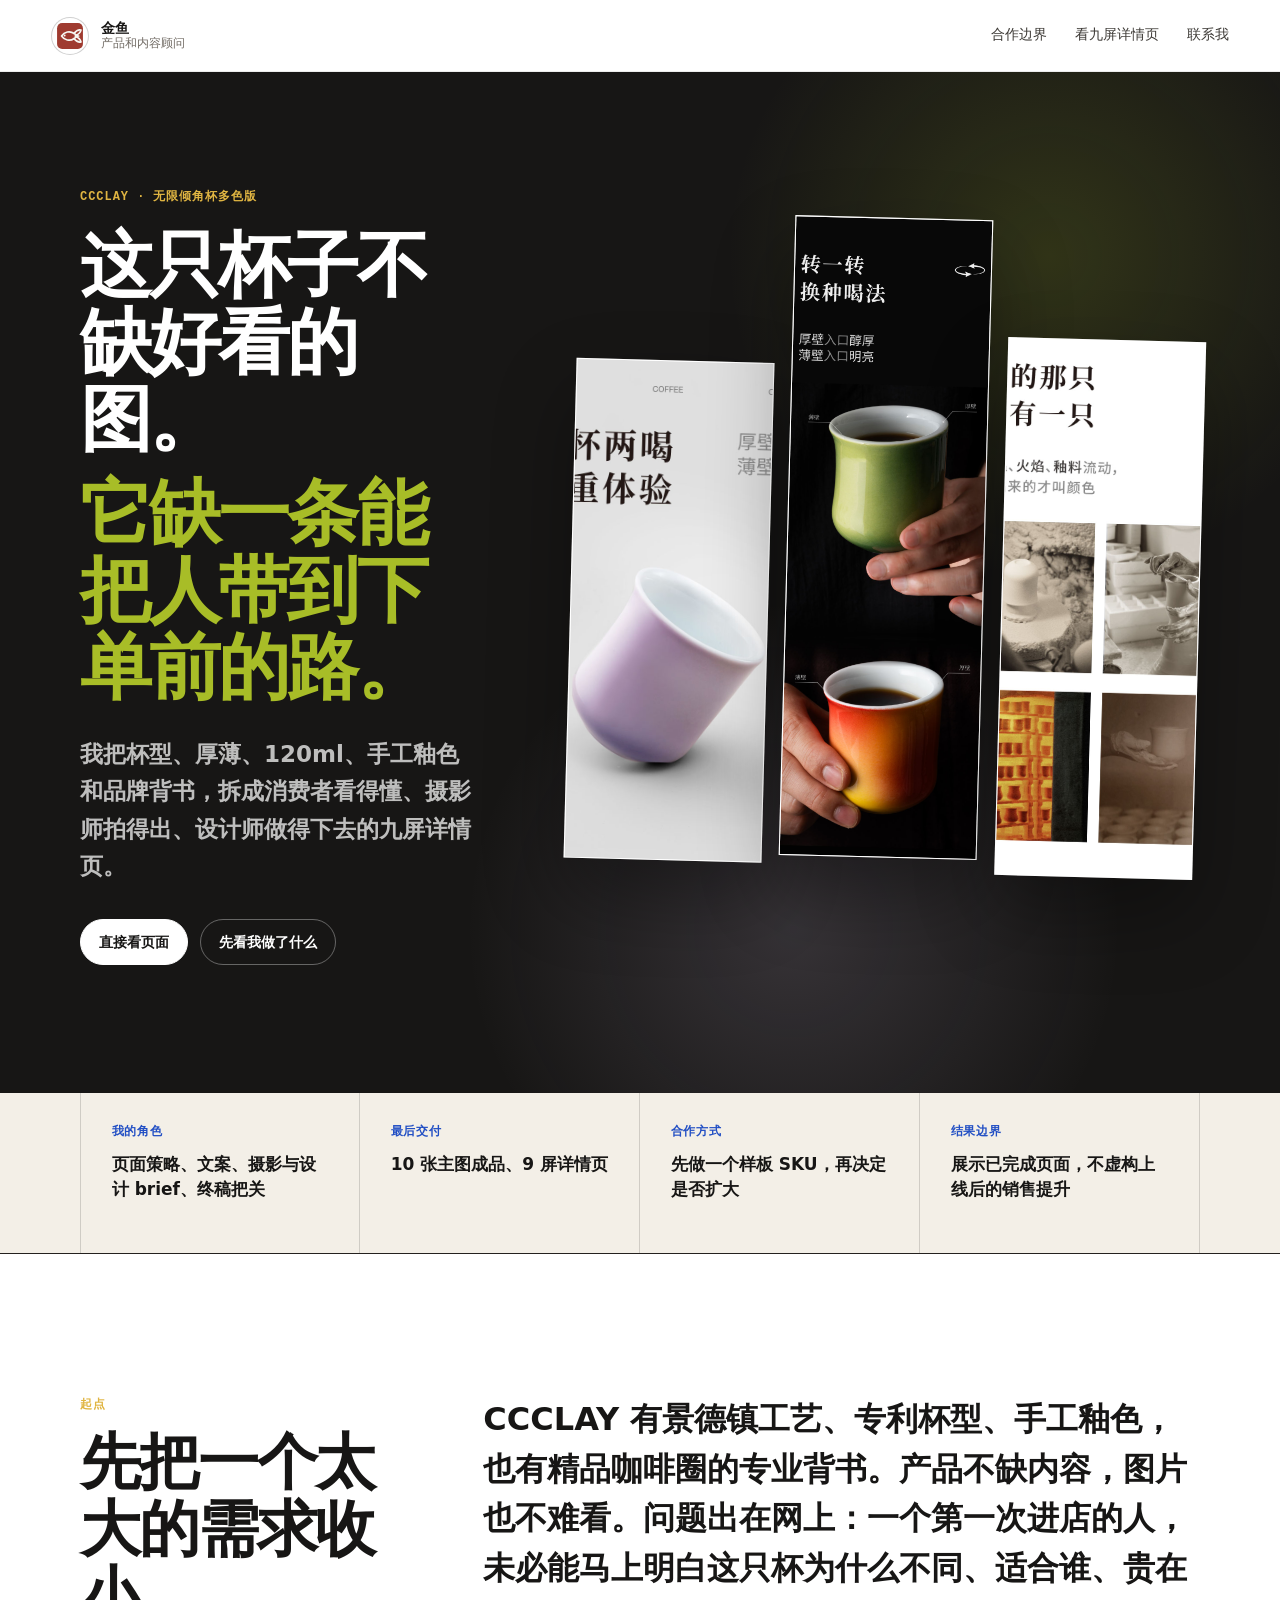
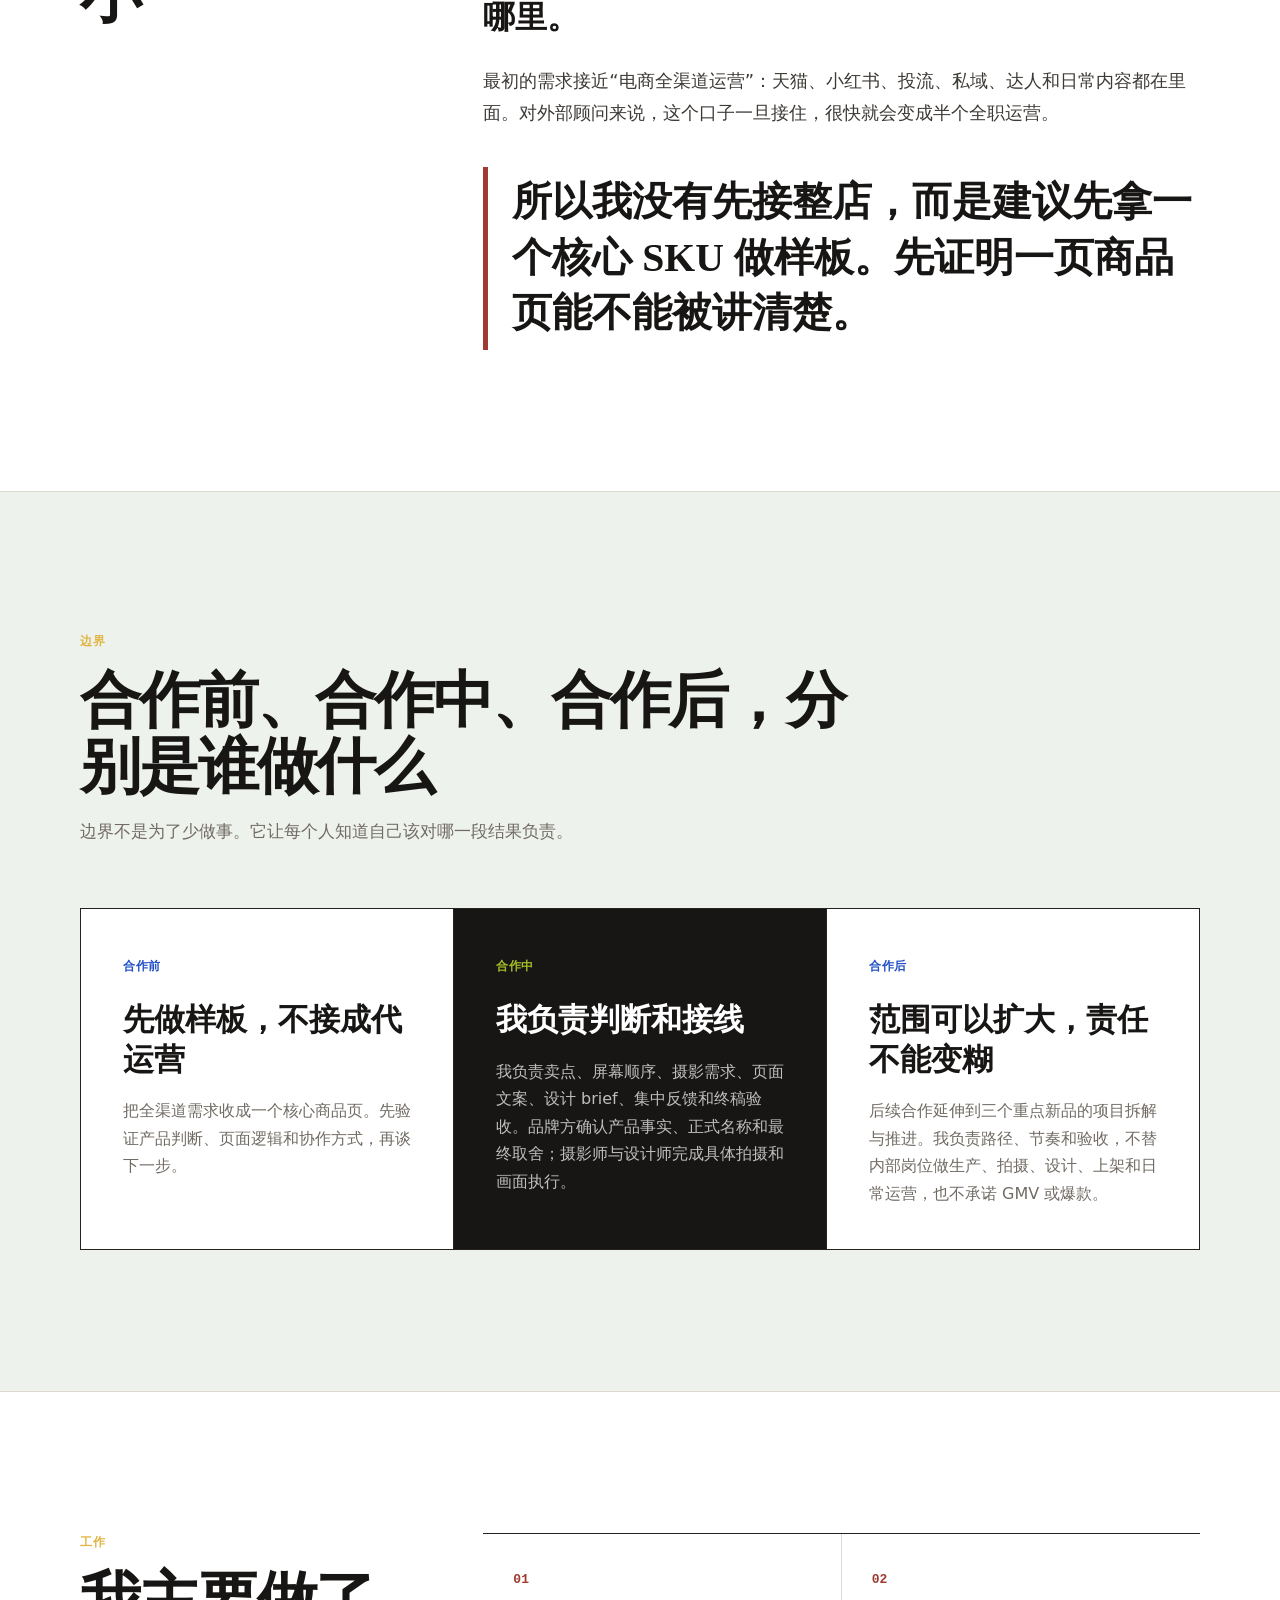
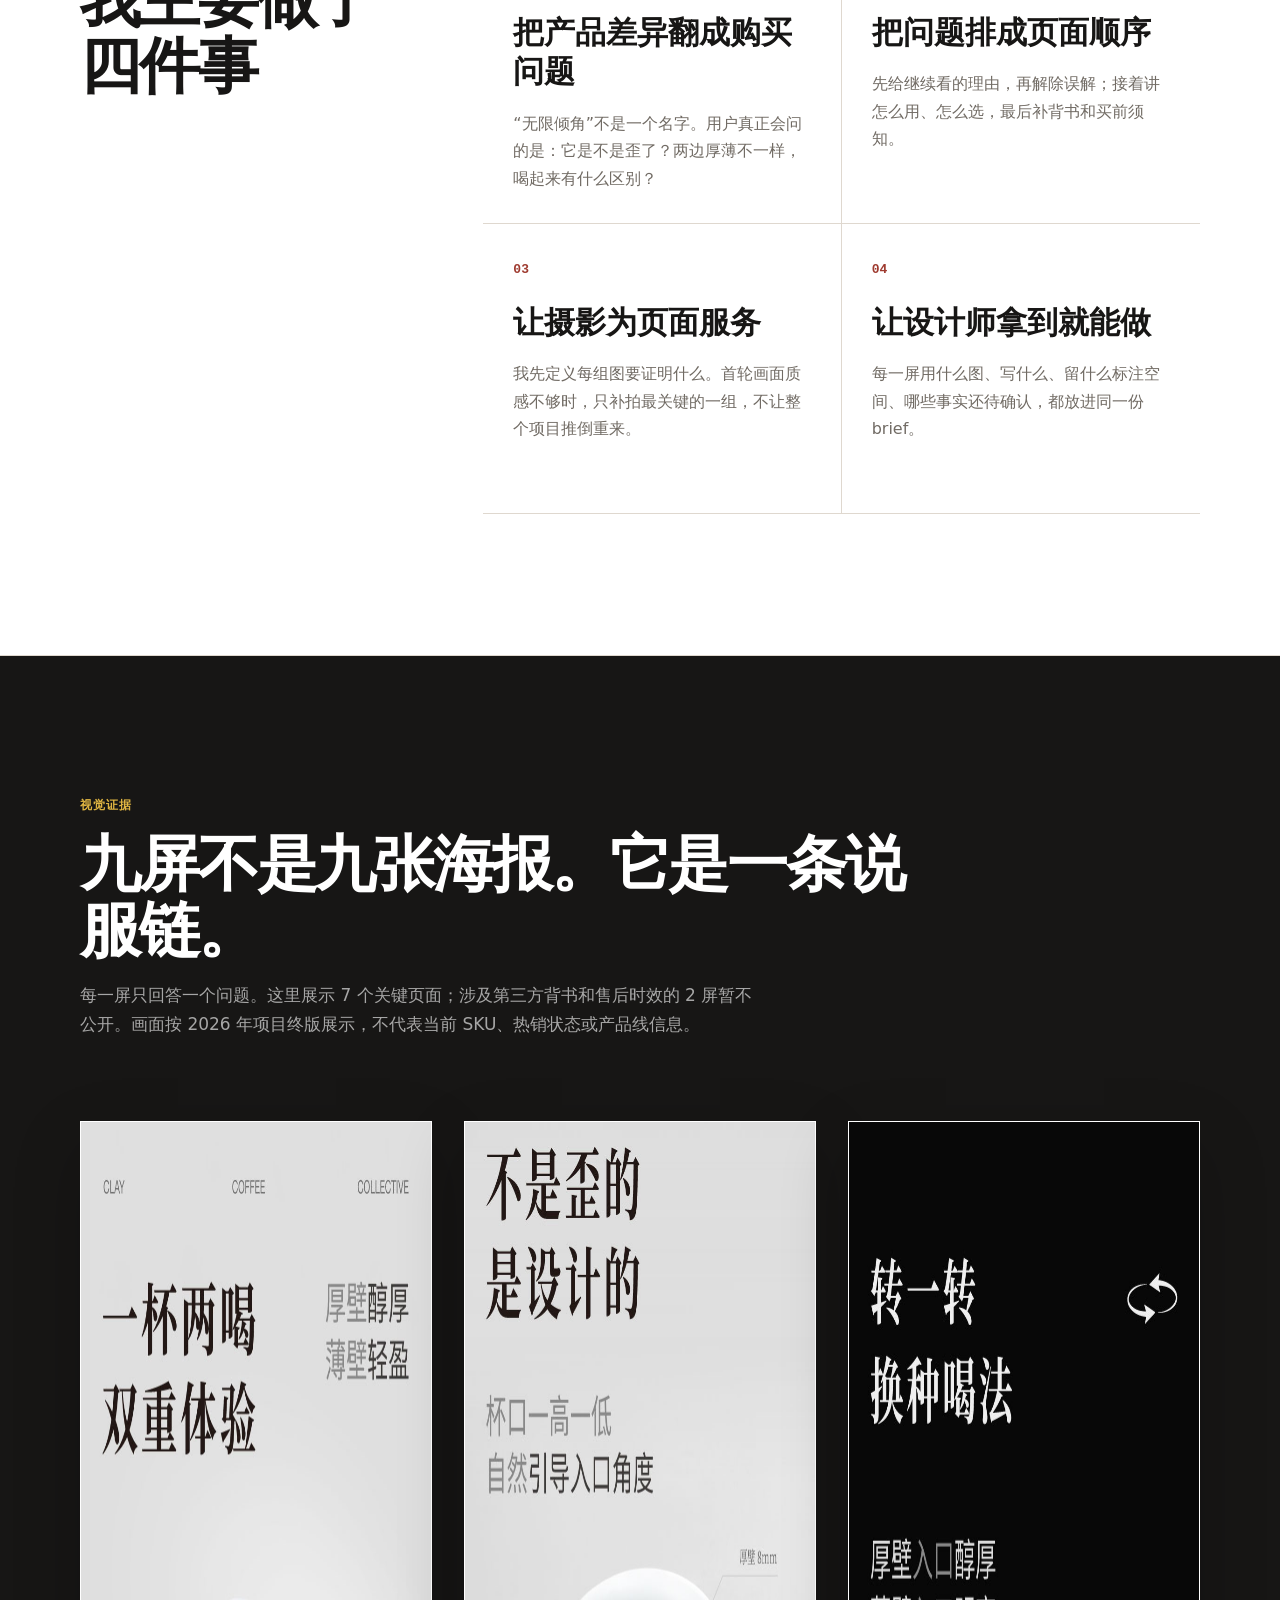
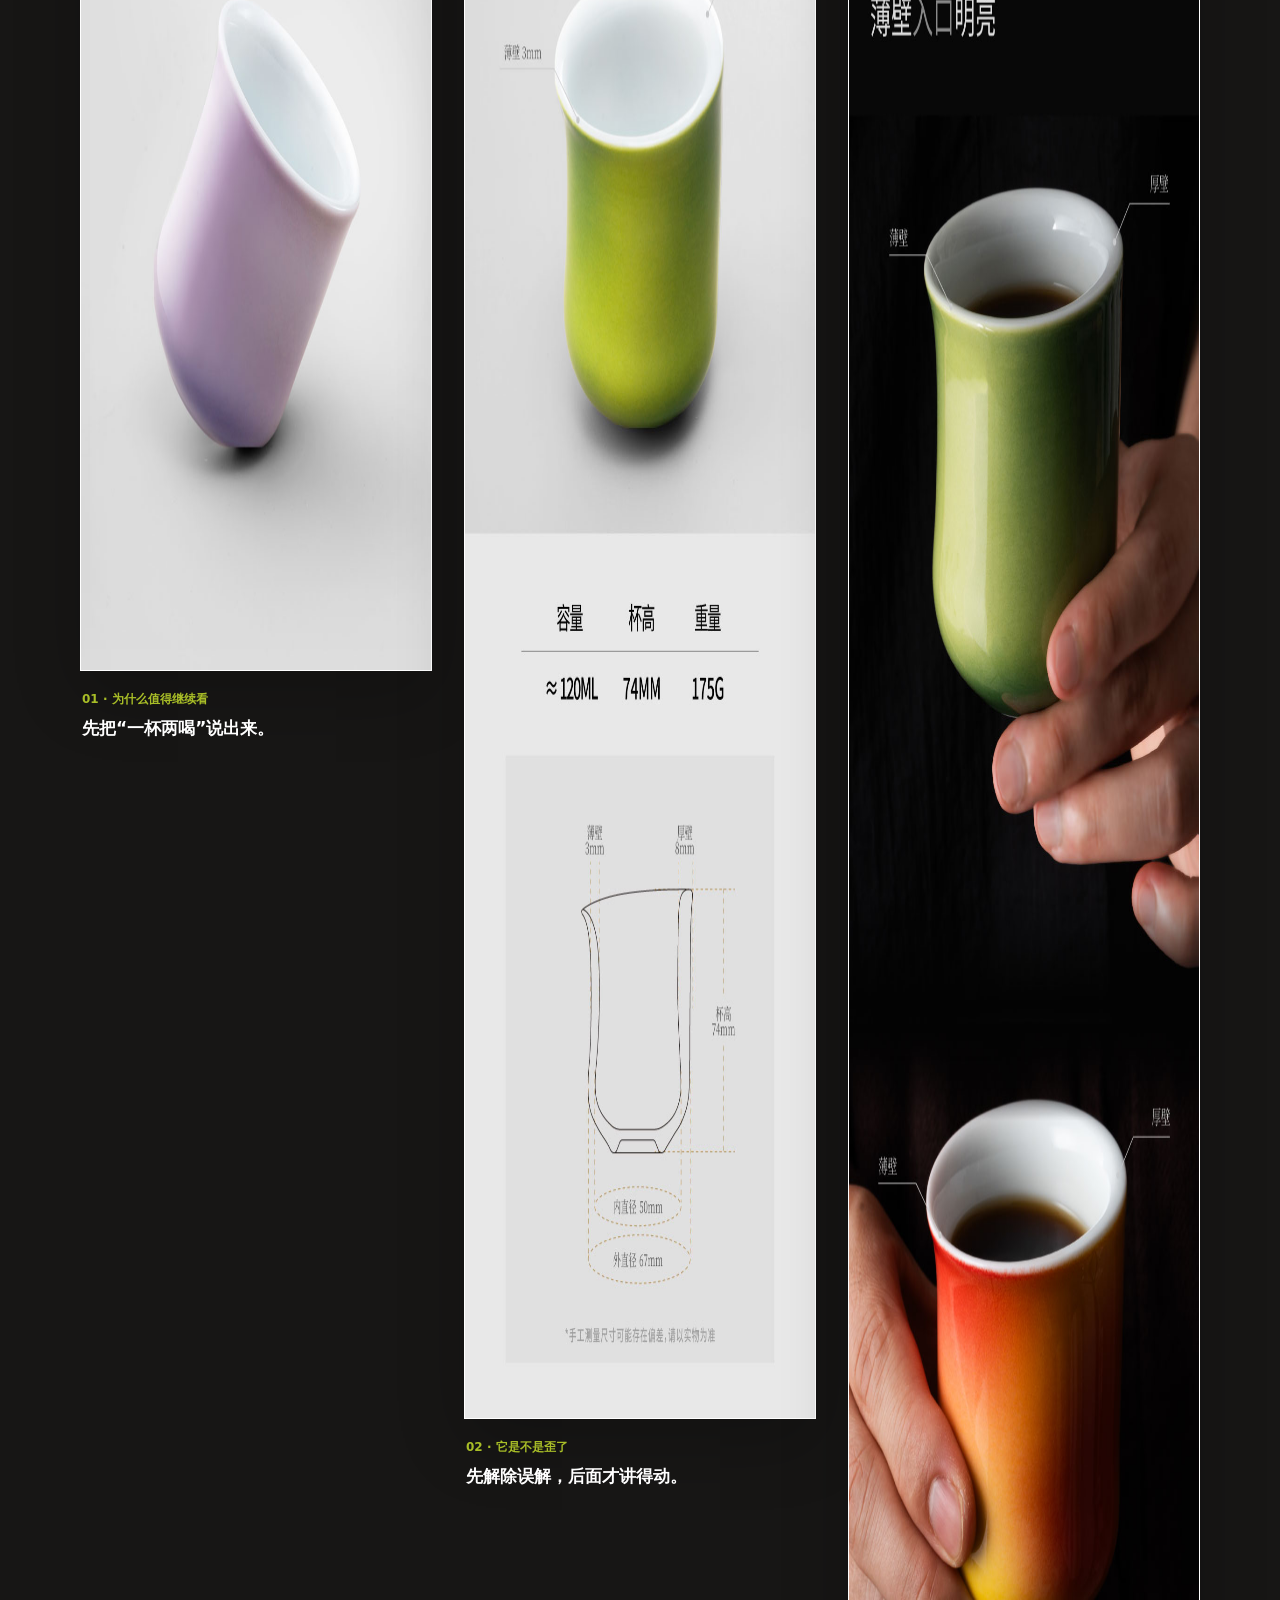
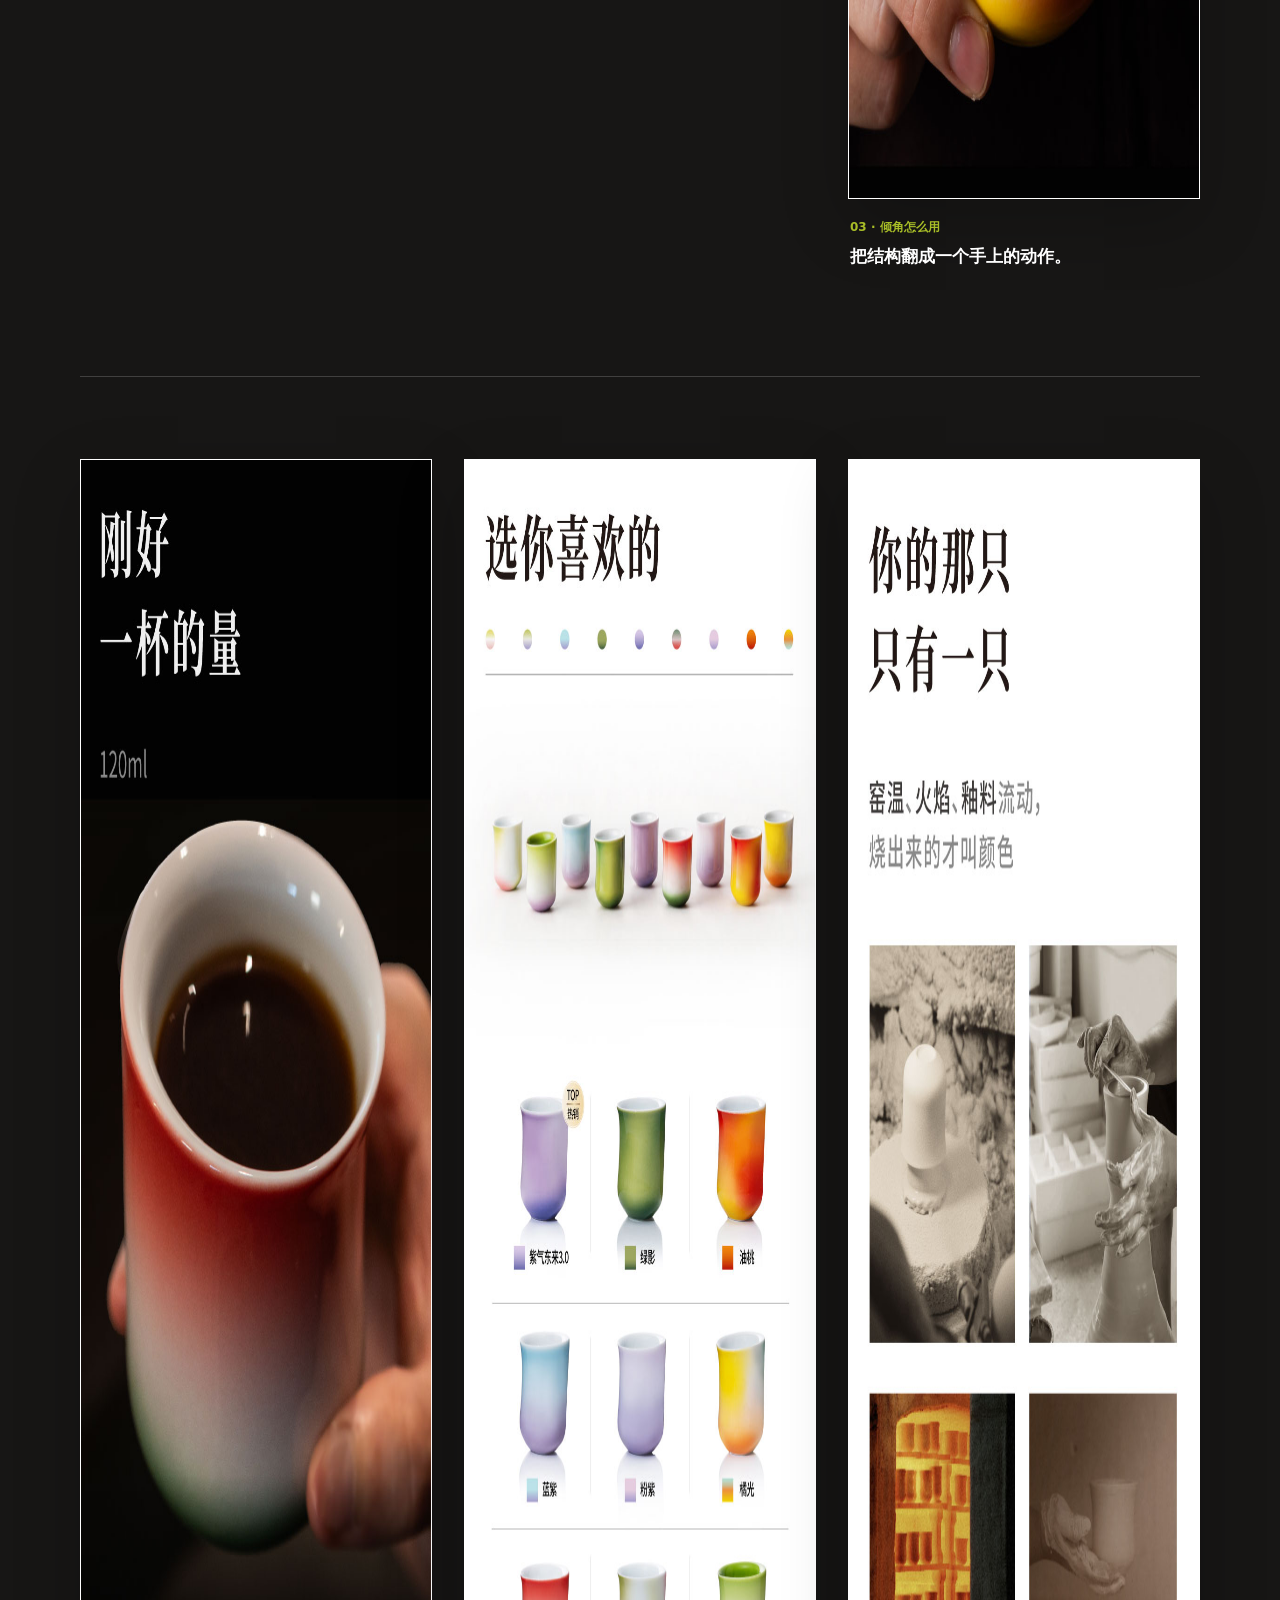
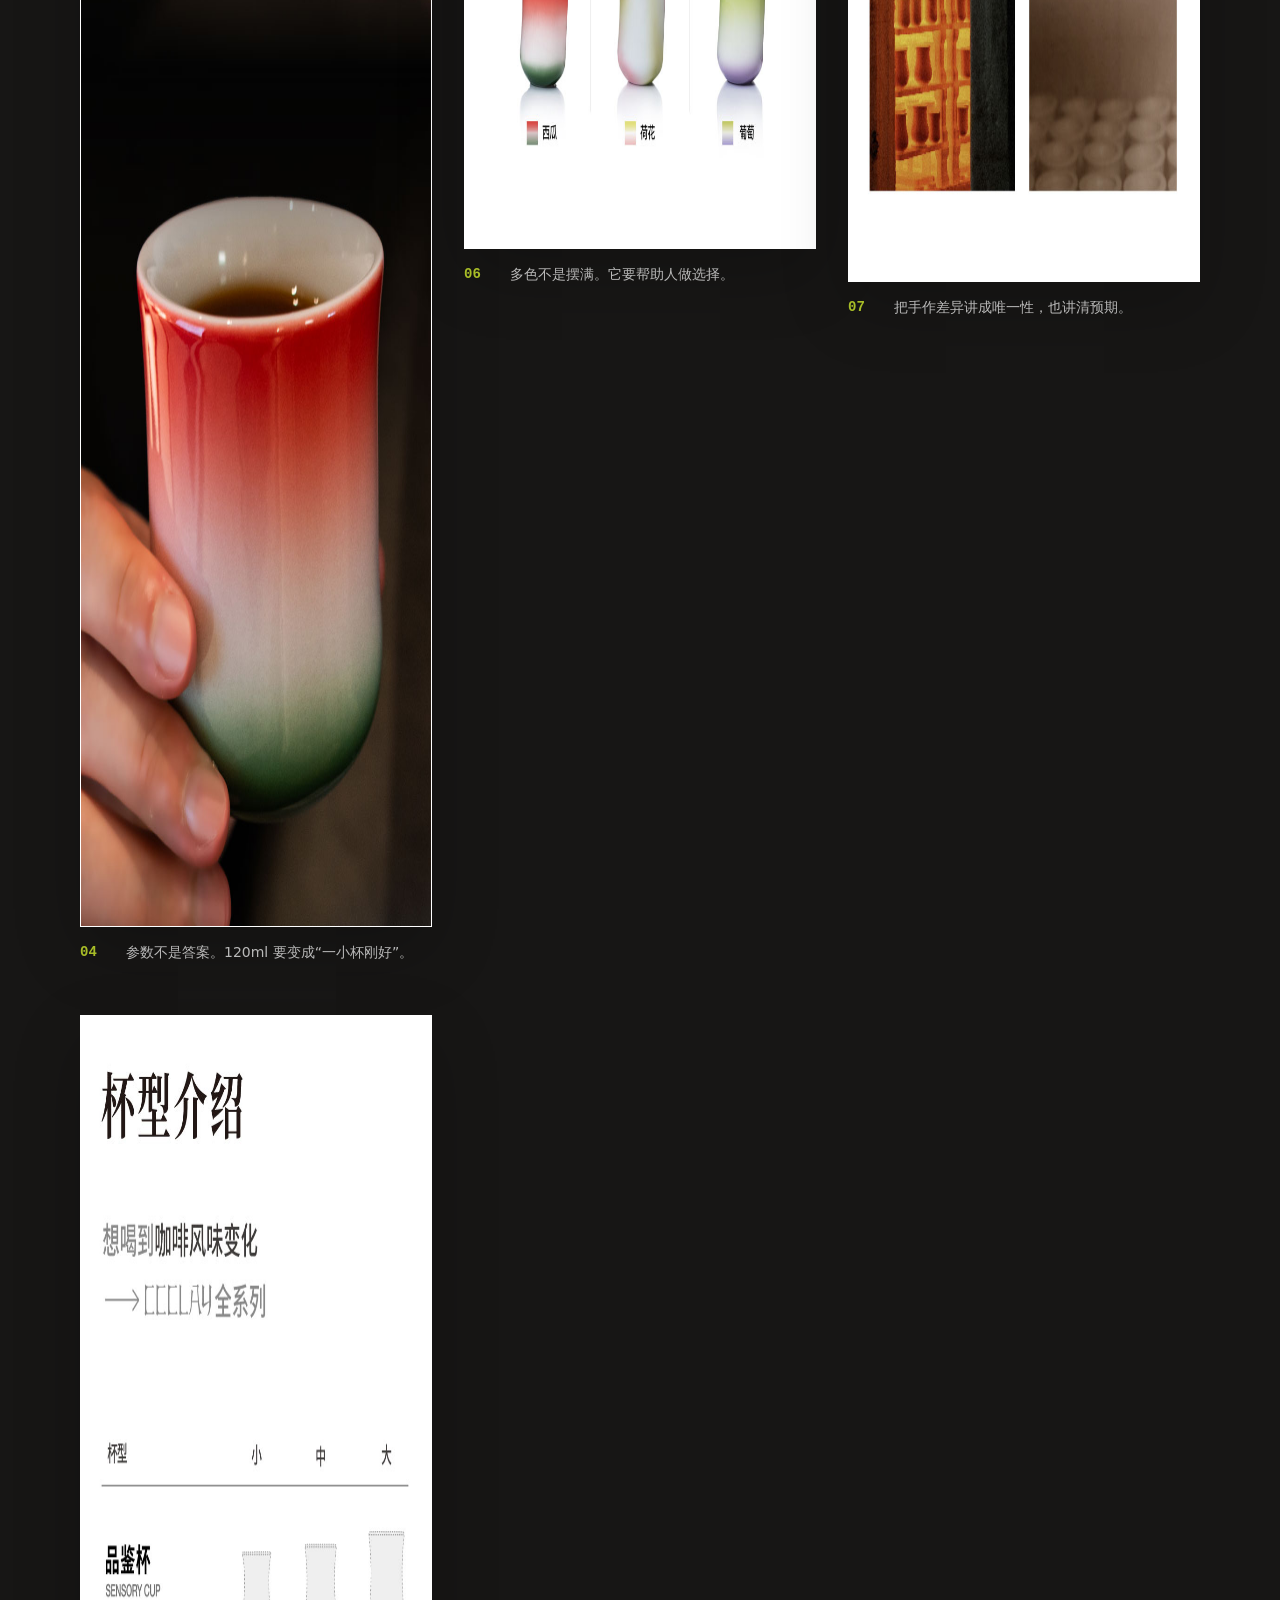
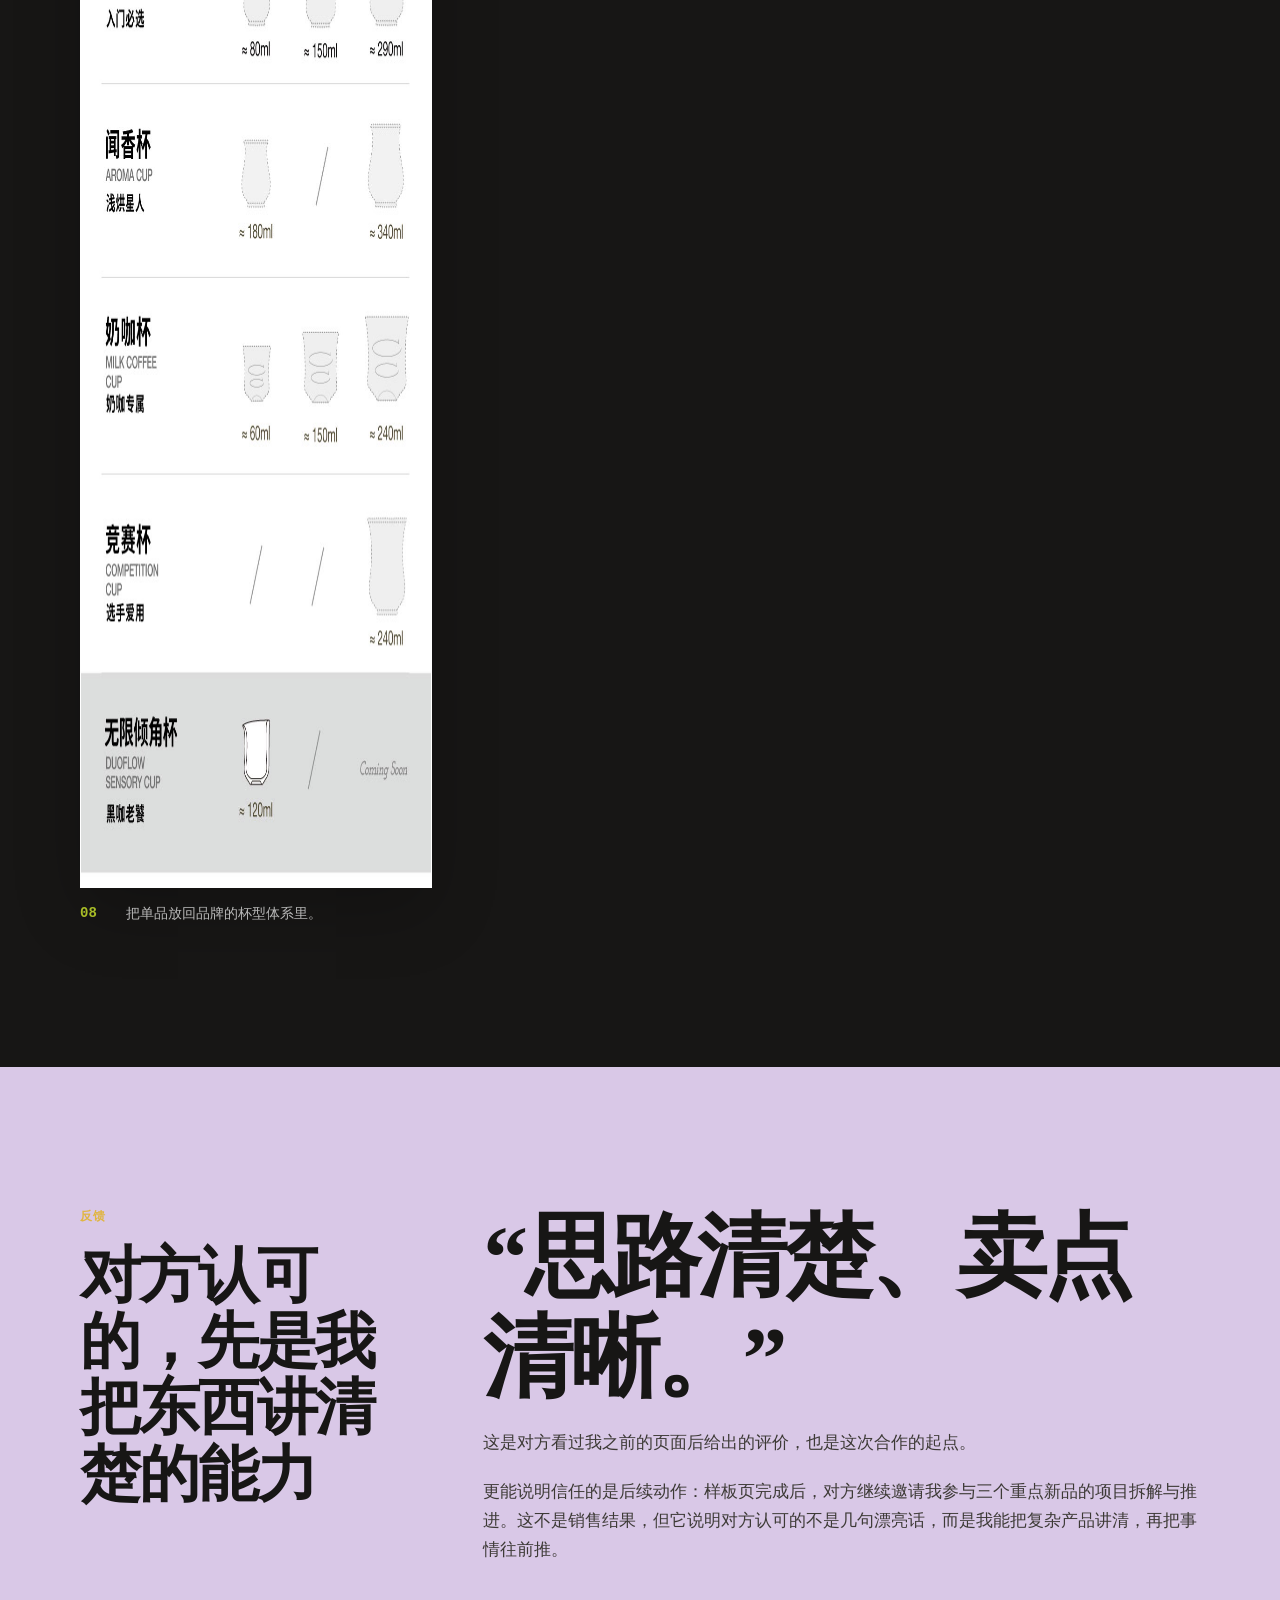
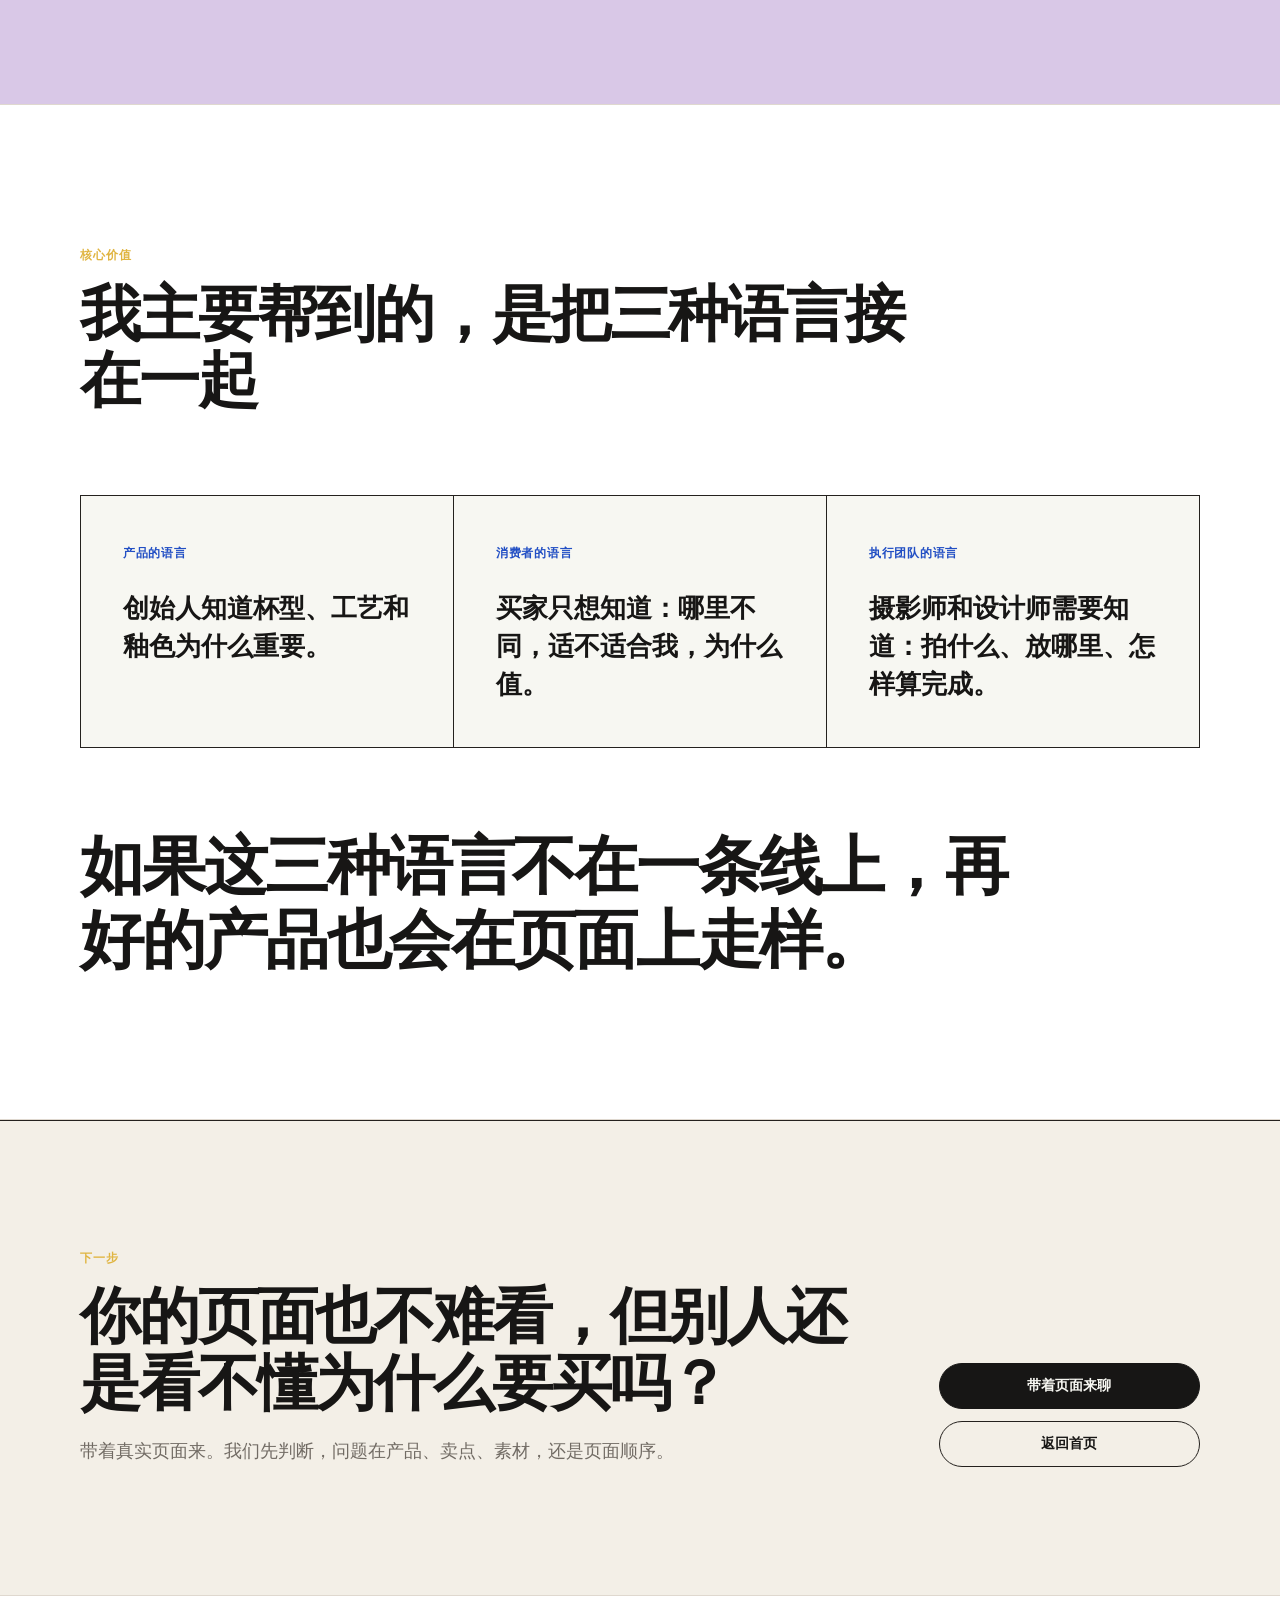
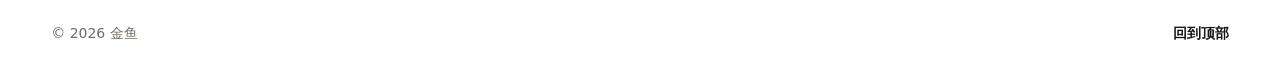
==== work/ccclay/index.html @ 34e86afd "Publish product operating case studies" ====
<!doctype html>
<html lang="zh-CN">
  <head>
    <meta charset="utf-8" />
    <meta name="viewport" content="width=device-width, initial-scale=1" />
    <title>CCCLAY 无限倾角杯案例｜金鱼</title>
    <meta
      name="description"
      content="我如何把一个有产品力、却不容易在线上讲清楚的咖啡杯，拆成消费者看得懂、摄影师拍得出、设计师做得下去的商品页。"
    />
    <link rel="canonical" href="https://siyaoworks.com/work/ccclay/" />
    <meta property="og:type" content="article" />
    <meta property="og:title" content="CCCLAY 无限倾角杯：从产品判断到九屏详情页" />
    <meta
      property="og:description"
      content="页面策略、转化文案、摄影需求、设计 brief 与合作边界。"
    />
    <meta property="og:url" content="https://siyaoworks.com/work/ccclay/" />
    <meta property="og:image" content="https://siyaoworks.com/ccclay-case-hero.webp" />
    <link rel="icon" href="../../goldfish-mark.svg" type="image/svg+xml" />
    <link rel="stylesheet" href="../../styles.css" />
    <link rel="stylesheet" href="./case.css" />
  </head>
  <body class="case-study-page">
    <a class="skip-link" href="#case-main">跳到案例正文</a>

    <header class="site-header" aria-label="主导航">
      <a class="brand" href="../../" aria-label="返回金鱼首页">
        <span class="brand-mark">
          <img src="../../goldfish-mark.svg" alt="" />
        </span>
        <span class="brand-text">
          <strong>金鱼</strong>
          <small>产品和内容顾问</small>
        </span>
      </a>
      <nav class="nav-links case-nav" aria-label="案例页导航">
        <a href="#scope">合作边界</a>
        <a href="#detail-page">看九屏详情页</a>
        <a href="../../#contact">联系我</a>
      </nav>
    </header>

    <main id="case-main">
      <article>
        <header class="case-hero">
          <div class="section-shell case-hero-grid">
            <div class="case-hero-copy">
              <p class="case-eyebrow">CCCLAY · 无限倾角杯多色版</p>
              <h1 class="case-title">
                这只杯子不缺好看的图。
                <span>它缺一条能把人带到下单前的路。</span>
              </h1>
              <p class="case-lead">
                我把杯型、厚薄、120ml、手工釉色和品牌背书，拆成消费者看得懂、摄影师拍得出、设计师做得下去的九屏详情页。
              </p>
              <div class="case-actions" aria-label="案例主要行动">
                <a class="button case-button-primary" href="#detail-page">直接看页面</a>
                <a class="button case-button-ghost" href="#scope">先看我做了什么</a>
              </div>
            </div>

            <div class="case-hero-collage" aria-label="CCCLAY 详情页局部预览">
              <figure>
                <img
                  src="./assets/detail-01-core-promise.jpg"
                  alt="详情页首屏，一杯两喝，双重体验"
                  width="750"
                  height="1150"
                />
              </figure>
              <figure>
                <img
                  src="./assets/detail-03-turn-to-taste.jpg"
                  alt="详情页第三屏，转一转，换种喝法"
                  width="750"
                  height="2278"
                />
              </figure>
              <figure>
                <img
                  src="./assets/detail-07-handmade.jpg"
                  alt="详情页第七屏，用制作过程解释每只杯子的手工差异"
                  width="750"
                  height="1423"
                />
              </figure>
            </div>
          </div>
        </header>

        <section class="case-facts" aria-label="项目摘要">
          <div class="section-shell case-facts-grid">
            <div>
              <span>我的角色</span>
              <strong>页面策略、文案、摄影与设计 brief、终稿把关</strong>
            </div>
            <div>
              <span>最后交付</span>
              <strong>10 张主图成品、9 屏详情页</strong>
            </div>
            <div>
              <span>合作方式</span>
              <strong>先做一个样板 SKU，再决定是否扩大</strong>
            </div>
            <div>
              <span>结果边界</span>
              <strong>展示已完成页面，不虚构上线后的销售提升</strong>
            </div>
          </div>
        </section>

        <section class="case-chapter" aria-labelledby="starting-point-title">
          <div class="section-shell case-chapter-grid">
            <header class="case-chapter-heading">
              <p class="case-index">起点</p>
              <h2 id="starting-point-title">先把一个太大的需求收小</h2>
            </header>
            <div class="case-prose case-prose-large">
              <p>
                CCCLAY 有景德镇工艺、专利杯型、手工釉色，也有精品咖啡圈的专业背书。产品不缺内容，图片也不难看。问题出在网上：一个第一次进店的人，未必能马上明白这只杯为什么不同、适合谁、贵在哪里。
              </p>
              <p>
                最初的需求接近“电商全渠道运营”：天猫、小红书、投流、私域、达人和日常内容都在里面。对外部顾问来说，这个口子一旦接住，很快就会变成半个全职运营。
              </p>
              <blockquote>
                所以我没有先接整店，而是建议先拿一个核心 SKU 做样板。先证明一页商品页能不能被讲清楚。
              </blockquote>
            </div>
          </div>
        </section>

        <section class="case-chapter case-chapter-tinted" id="scope" aria-labelledby="scope-title">
          <div class="section-shell">
            <header class="case-chapter-heading case-chapter-heading-wide">
              <p class="case-index">边界</p>
              <h2 id="scope-title">合作前、合作中、合作后，分别是谁做什么</h2>
              <p>边界不是为了少做事。它让每个人知道自己该对哪一段结果负责。</p>
            </header>

            <div class="boundary-grid">
              <article>
                <span>合作前</span>
                <h3>先做样板，不接成代运营</h3>
                <p>把全渠道需求收成一个核心商品页。先验证产品判断、页面逻辑和协作方式，再谈下一步。</p>
              </article>
              <article class="boundary-card-primary">
                <span>合作中</span>
                <h3>我负责判断和接线</h3>
                <p>
                  我负责卖点、屏幕顺序、摄影需求、页面文案、设计 brief、集中反馈和终稿验收。品牌方确认产品事实、正式名称和最终取舍；摄影师与设计师完成具体拍摄和画面执行。
                </p>
              </article>
              <article>
                <span>合作后</span>
                <h3>范围可以扩大，责任不能变糊</h3>
                <p>
                  后续合作延伸到三个重点新品的项目拆解与推进。我负责路径、节奏和验收，不替内部岗位做生产、拍摄、设计、上架和日常运营，也不承诺 GMV 或爆款。
                </p>
              </article>
            </div>
          </div>
        </section>

        <section class="case-chapter" aria-labelledby="work-title">
          <div class="section-shell case-chapter-grid">
            <header class="case-chapter-heading">
              <p class="case-index">工作</p>
              <h2 id="work-title">我主要做了四件事</h2>
            </header>
            <div class="work-grid">
              <article>
                <span>01</span>
                <h3>把产品差异翻成购买问题</h3>
                <p>“无限倾角”不是一个名字。用户真正会问的是：它是不是歪了？两边厚薄不一样，喝起来有什么区别？</p>
              </article>
              <article>
                <span>02</span>
                <h3>把问题排成页面顺序</h3>
                <p>先给继续看的理由，再解除误解；接着讲怎么用、怎么选，最后补背书和买前须知。</p>
              </article>
              <article>
                <span>03</span>
                <h3>让摄影为页面服务</h3>
                <p>我先定义每组图要证明什么。首轮画面质感不够时，只补拍最关键的一组，不让整个项目推倒重来。</p>
              </article>
              <article>
                <span>04</span>
                <h3>让设计师拿到就能做</h3>
                <p>每一屏用什么图、写什么、留什么标注空间、哪些事实还待确认，都放进同一份 brief。</p>
              </article>
            </div>
          </div>
        </section>

        <section class="case-visual-story" id="detail-page" aria-labelledby="detail-page-title">
          <div class="section-shell">
            <header class="case-story-heading">
              <p class="case-index">视觉证据</p>
              <h2 id="detail-page-title">九屏不是九张海报。它是一条说服链。</h2>
              <p>
                每一屏只回答一个问题。这里展示 7 个关键页面；涉及第三方背书和售后时效的 2 屏暂不公开。画面按 2026 年项目终版展示，不代表当前 SKU、热销状态或产品线信息。
              </p>
            </header>

            <div class="key-screen-grid">
              <a class="screen-card" href="./assets/detail-01-core-promise.jpg" target="_blank" rel="noreferrer">
                <figure>
                  <img
                    src="./assets/detail-01-core-promise.jpg"
                    alt="详情页第一屏，一杯两喝，双重体验"
                    width="750"
                    height="1150"
                    loading="lazy"
                  />
                  <figcaption>
                    <span>01 · 为什么值得继续看</span>
                    <strong>先把“一杯两喝”说出来。</strong>
                  </figcaption>
                </figure>
              </a>
              <a class="screen-card" href="./assets/detail-02-not-crooked.jpg" target="_blank" rel="noreferrer">
                <figure>
                  <img
                    src="./assets/detail-02-not-crooked.jpg"
                    alt="详情页第二屏，不是歪的，是设计的"
                    width="750"
                    height="1898"
                    loading="lazy"
                  />
                  <figcaption>
                    <span>02 · 它是不是歪了</span>
                    <strong>先解除误解，后面才讲得动。</strong>
                  </figcaption>
                </figure>
              </a>
              <a class="screen-card" href="./assets/detail-03-turn-to-taste.jpg" target="_blank" rel="noreferrer">
                <figure>
                  <img
                    src="./assets/detail-03-turn-to-taste.jpg"
                    alt="详情页第三屏，转一转，换种喝法"
                    width="750"
                    height="2278"
                    loading="lazy"
                  />
                  <figcaption>
                    <span>03 · 倾角怎么用</span>
                    <strong>把结构翻成一个手上的动作。</strong>
                  </figcaption>
                </figure>
              </a>
            </div>

            <div class="screen-gallery">
              <a href="./assets/detail-04-just-enough.jpg" target="_blank" rel="noreferrer">
                <figure>
                  <img
                    src="./assets/detail-04-just-enough.jpg"
                    alt="详情页第四屏，用一小杯刚好的场景解释 120ml 容量"
                    width="750"
                    height="2068"
                    loading="lazy"
                  />
                  <figcaption><strong>04</strong><span>参数不是答案。120ml 要变成“一小杯刚好”。</span></figcaption>
                </figure>
              </a>
              <a href="./assets/detail-06-colors.jpg" target="_blank" rel="noreferrer">
                <figure>
                  <img
                    src="./assets/detail-06-colors.jpg"
                    alt="详情页第六屏，用统一排列帮助用户比较不同釉色"
                    width="750"
                    height="1390"
                    loading="lazy"
                  />
                  <figcaption><strong>06</strong><span>多色不是摆满。它要帮助人做选择。</span></figcaption>
                </figure>
              </a>
              <a href="./assets/detail-07-handmade.jpg" target="_blank" rel="noreferrer">
                <figure>
                  <img
                    src="./assets/detail-07-handmade.jpg"
                    alt="详情页第七屏，用手工制作过程解释每只杯子的差异"
                    width="750"
                    height="1423"
                    loading="lazy"
                  />
                  <figcaption><strong>07</strong><span>把手作差异讲成唯一性，也讲清预期。</span></figcaption>
                </figure>
              </a>
              <a href="./assets/detail-08-cup-guide.jpg" target="_blank" rel="noreferrer">
                <figure>
                  <img
                    src="./assets/detail-08-cup-guide.jpg"
                    alt="详情页第八屏，展示 CCCLAY 不同杯型与饮用方式"
                    width="750"
                    height="1473"
                    loading="lazy"
                  />
                  <figcaption><strong>08</strong><span>把单品放回品牌的杯型体系里。</span></figcaption>
                </figure>
              </a>
            </div>
          </div>
        </section>

        <section class="case-chapter case-feedback" aria-labelledby="feedback-title">
          <div class="section-shell feedback-grid">
            <header class="case-chapter-heading">
              <p class="case-index">反馈</p>
              <h2 id="feedback-title">对方认可的，先是我把东西讲清楚的能力</h2>
            </header>
            <div class="feedback-copy">
              <blockquote>“思路清楚、卖点清晰。”</blockquote>
              <p>这是对方看过我之前的页面后给出的评价，也是这次合作的起点。</p>
              <p>
                更能说明信任的是后续动作：样板页完成后，对方继续邀请我参与三个重点新品的项目拆解与推进。这不是销售结果，但它说明对方认可的不是几句漂亮话，而是我能把复杂产品讲清，再把事情往前推。
              </p>
            </div>
          </div>
        </section>

        <section class="case-chapter case-value" aria-labelledby="value-title">
          <div class="section-shell">
            <header class="case-story-heading case-story-heading-light">
              <p class="case-index">核心价值</p>
              <h2 id="value-title">我主要帮到的，是把三种语言接在一起</h2>
            </header>

            <div class="value-grid">
              <article>
                <span>产品的语言</span>
                <p>创始人知道杯型、工艺和釉色为什么重要。</p>
              </article>
              <article>
                <span>消费者的语言</span>
                <p>买家只想知道：哪里不同，适不适合我，为什么值。</p>
              </article>
              <article>
                <span>执行团队的语言</span>
                <p>摄影师和设计师需要知道：拍什么、放哪里、怎样算完成。</p>
              </article>
            </div>

            <p class="value-closing">
              如果这三种语言不在一条线上，再好的产品也会在页面上走样。
            </p>
          </div>
        </section>

        <section class="case-cta" aria-labelledby="case-cta-title">
          <div class="section-shell case-cta-grid">
            <div>
              <p class="case-index">下一步</p>
              <h2 id="case-cta-title">你的页面也不难看，但别人还是看不懂为什么要买吗？</h2>
              <p>带着真实页面来。我们先判断，问题在产品、卖点、素材，还是页面顺序。</p>
            </div>
            <div class="case-actions">
              <a class="button primary" href="../../#contact">带着页面来聊</a>
              <a class="button ghost" href="../../">返回首页</a>
            </div>
          </div>
        </section>
      </article>
    </main>

    <footer class="site-footer">
      <span>© 2026 金鱼</span>
      <a href="#case-main">回到顶部</a>
    </footer>

    <script src="../../script.js"></script>
  </body>
</html>
---- styles.css ----
:root {
  --paper: #f7f7f2;
  --surface: #ffffff;
  --paper-warm: #eef2ec;
  --ink: #171615;
  --soft-ink: #3d3a36;
  --muted: #716b64;
  --line: #dfd8cf;
  --line-dark: #24211e;
  --blue: #224fc4;
  --red: #9f3b30;
  --green: #254f43;
  --yellow: #e0b542;
  --shadow: 0 24px 64px rgba(23, 22, 21, 0.08);
  color: var(--ink);
  background: var(--paper);
  font-family:
    "Inter", "Noto Sans SC", "Microsoft YaHei", "PingFang SC", system-ui,
    sans-serif;
}

* {
  box-sizing: border-box;
}

html {
  scroll-behavior: smooth;
}

section[id] {
  scroll-margin-top: 92px;
}

body {
  margin: 0;
  min-width: 320px;
  background: var(--paper);
  color: var(--ink);
  line-height: 1.7;
}

body::selection {
  background: var(--yellow);
  color: var(--ink);
}

a {
  color: inherit;
  text-decoration: none;
}

.skip-link {
  position: fixed;
  z-index: 100;
  top: 10px;
  left: 10px;
  transform: translateY(-160%);
  border: 2px solid var(--ink);
  background: #ffffff;
  color: var(--ink);
  padding: 10px 14px;
  font-weight: 850;
}

.skip-link:focus {
  transform: translateY(0);
}

a:focus-visible,
button:focus-visible {
  outline: 3px solid var(--blue);
  outline-offset: 4px;
}

img {
  max-width: 100%;
  display: block;
}

h1,
h2,
h3,
p {
  overflow-wrap: anywhere;
}

.site-header {
  position: sticky;
  z-index: 20;
  top: 0;
  display: flex;
  align-items: center;
  justify-content: space-between;
  gap: 24px;
  min-height: 72px;
  padding: 14px clamp(20px, 4vw, 56px);
  border-bottom: 1px solid rgba(23, 22, 21, 0.08);
  background: rgba(247, 247, 242, 0.9);
  backdrop-filter: blur(18px);
}

.brand {
  display: inline-flex;
  align-items: center;
  gap: 12px;
  min-width: max-content;
}

.brand-mark {
  display: grid;
  width: 38px;
  height: 38px;
  place-items: center;
  border: 1px solid rgba(23, 22, 21, 0.2);
  border-radius: 50%;
  background: #ffffff;
  overflow: hidden;
}

.brand-mark img {
  width: 100%;
  height: 100%;
  object-fit: contain;
}

.brand-text {
  display: grid;
  gap: 1px;
  line-height: 1.1;
}

.brand-text strong {
  font-size: 14px;
}

.brand-text small {
  color: var(--muted);
  font-size: 12px;
}

.nav-links {
  display: flex;
  align-items: center;
  gap: clamp(14px, 2.2vw, 28px);
  color: var(--soft-ink);
  font-size: 14px;
}

.nav-links a {
  border-bottom: 1px solid transparent;
}

.nav-links a:hover {
  border-color: currentColor;
}

.section-shell {
  width: min(1120px, calc(100% - 44px));
  margin: 0 auto;
}

.hero {
  display: grid;
  min-height: calc(88svh - 72px);
  align-items: center;
  padding: clamp(58px, 8vw, 102px) 0 clamp(46px, 8vw, 96px);
  border-bottom: 1px solid var(--line);
  background:
    linear-gradient(90deg, rgba(23, 22, 21, 0.035) 1px, transparent 1px),
    linear-gradient(180deg, #ffffff 0%, var(--paper) 100%);
  background-size: 84px 84px, auto;
}

.hero-grid {
  display: grid;
  grid-template-columns: minmax(0, 0.95fr) minmax(360px, 0.72fr);
  gap: clamp(38px, 6vw, 84px);
  align-items: center;
}

.kicker {
  margin: 0 0 18px;
  color: var(--blue);
  font-size: 12px;
  font-weight: 900;
  letter-spacing: 0.08em;
  text-transform: uppercase;
}

h1 {
  display: grid;
  gap: 10px;
  margin: 0;
  line-height: 0.98;
}

h1 span {
  font-family:
    "Noto Serif SC", "Source Han Serif SC", "Songti SC", "SimSun", serif;
  font-size: clamp(70px, 11vw, 132px);
  font-weight: 800;
}

h1 em {
  color: var(--red);
  font-size: clamp(30px, 4.5vw, 56px);
  font-style: normal;
  font-weight: 850;
}

.hero-lead {
  max-width: 780px;
  margin: 34px 0 0;
  color: var(--soft-ink);
  font-size: clamp(22px, 2.8vw, 34px);
  font-weight: 750;
  line-height: 1.38;
}

.hero-sublead {
  max-width: 620px;
  margin: 18px 0 0;
  color: var(--muted);
  font-size: 17px;
  font-weight: 650;
  line-height: 1.62;
}

.hero-actions {
  display: flex;
  flex-wrap: wrap;
  gap: 12px;
  margin-top: 34px;
}

.button {
  display: inline-flex;
  min-height: 46px;
  align-items: center;
  justify-content: center;
  border: 1px solid var(--line-dark);
  border-radius: 999px;
  padding: 10px 18px;
  font-size: 14px;
  font-weight: 850;
  line-height: 1.2;
  transition:
    transform 160ms ease,
    background 160ms ease,
    color 160ms ease,
    border-color 160ms ease;
}

.button:hover {
  transform: translateY(-1px);
}

.button.primary {
  border-color: var(--ink);
  background: var(--ink);
  color: var(--paper);
}

.button.ghost {
  background: transparent;
  color: var(--ink);
}

.button.text-link {
  border-color: transparent;
  background: transparent;
  color: var(--green);
  padding-inline: 8px;
}

.button.text-link:hover {
  color: var(--blue);
}

.hero-visual {
  position: relative;
  min-height: 520px;
}

.hero-visual img {
  width: 100%;
  height: min(62vh, 640px);
  min-height: 430px;
  border: 1px solid var(--line-dark);
  object-fit: cover;
  object-position: 58% 50%;
  box-shadow: 0 28px 80px rgba(23, 22, 21, 0.12);
}

.visual-note {
  position: absolute;
  right: clamp(16px, 3vw, 34px);
  bottom: clamp(16px, 3vw, 34px);
  width: min(310px, calc(100% - 32px));
  border: 1px solid var(--line-dark);
  background: rgba(255, 255, 255, 0.94);
  padding: 18px;
  backdrop-filter: blur(14px);
}

.visual-note span {
  display: block;
  color: var(--red);
  font-size: 12px;
  font-weight: 900;
  letter-spacing: 0.04em;
}

.visual-note strong {
  display: block;
  margin-top: 8px;
  font-size: 24px;
  line-height: 1.18;
}

.snapshot {
  padding: clamp(40px, 6vw, 72px) 0;
  border-bottom: 1px solid var(--line);
  background: var(--paper-warm);
}

.snapshot-grid {
  display: grid;
  grid-template-columns: minmax(0, 1fr) minmax(280px, 0.64fr);
  gap: clamp(28px, 6vw, 72px);
  align-items: center;
}

.snapshot p {
  margin: 0;
  font-size: clamp(20px, 2.5vw, 31px);
  font-weight: 800;
  line-height: 1.42;
}

.signal-list {
  display: flex;
  flex-wrap: wrap;
  gap: 8px;
}

.signal-list span {
  border: 1px solid rgba(23, 22, 21, 0.18);
  border-radius: 999px;
  padding: 8px 12px;
  background: rgba(255, 255, 255, 0.72);
  font-size: 13px;
  font-weight: 800;
}

.featured-work {
  padding: clamp(72px, 10vw, 132px) 0;
  border-bottom: 1px solid var(--line-dark);
  background:
    radial-gradient(circle at 80% 18%, rgba(224, 181, 66, 0.13), transparent 24%),
    var(--ink);
  color: #ffffff;
}

.featured-work-grid {
  display: grid;
  grid-template-columns: minmax(300px, 0.72fr) minmax(520px, 1.28fr);
  gap: clamp(46px, 7vw, 96px);
  align-items: center;
}

.featured-work .kicker {
  color: var(--yellow);
}

.featured-work-copy h2 {
  max-width: 660px;
  margin: 0;
  font-family:
    "Noto Serif SC", "Source Han Serif SC", "Songti SC", "SimSun", serif;
  font-size: clamp(42px, 5.5vw, 76px);
  line-height: 1.08;
  letter-spacing: -0.035em;
}

.featured-work-lead {
  max-width: 650px;
  margin: 26px 0 0;
  color: rgba(255, 255, 255, 0.72);
  font-size: clamp(18px, 1.8vw, 23px);
  font-weight: 650;
  line-height: 1.68;
}

.featured-work-role {
  max-width: 620px;
  margin: 24px 0 0;
  border-left: 3px solid var(--yellow);
  padding-left: 16px;
  color: rgba(255, 255, 255, 0.7);
  font-size: 14px;
  font-weight: 750;
}

.featured-work-actions {
  display: flex;
  flex-wrap: wrap;
  gap: 12px;
  margin-top: 32px;
}

.featured-work-actions .button.primary {
  border-color: #ffffff;
  background: #ffffff;
  color: var(--ink);
}

.featured-work-actions .button.text-link {
  color: var(--yellow);
}

.featured-work-visual {
  display: grid;
  grid-template-columns: minmax(0, 1.25fr) minmax(220px, 0.75fr);
  grid-template-rows: repeat(2, minmax(0, 1fr));
  gap: 14px;
  height: 640px;
  min-height: 0;
}

.featured-work-tile {
  position: relative;
  overflow: hidden;
  min-height: 0;
  border: 1px solid rgba(255, 255, 255, 0.26);
  background: #ffffff;
}

.featured-work-tile-main {
  grid-row: 1 / 3;
}

.featured-work-tile figure {
  height: 100%;
  margin: 0;
}

.featured-work-tile img {
  width: 100%;
  height: 100%;
  object-fit: cover;
  object-position: top;
  transition: transform 220ms ease;
}

.featured-work-tile:hover img {
  transform: scale(1.025);
}

.featured-work-tile figcaption {
  position: absolute;
  right: 12px;
  bottom: 12px;
  left: 12px;
  border: 1px solid rgba(255, 255, 255, 0.34);
  background: rgba(23, 22, 21, 0.84);
  color: #ffffff;
  padding: 10px 12px;
  backdrop-filter: blur(12px);
  font-size: 13px;
  font-weight: 800;
  line-height: 1.4;
}

.routing-case {
  position: relative;
  overflow: hidden;
  padding: clamp(76px, 10vw, 132px) 0;
  border-bottom: 1px solid var(--line-dark);
  background:
    linear-gradient(90deg, rgba(23, 22, 21, 0.045) 1px, transparent 1px),
    linear-gradient(180deg, #f3f0e8 0%, #ffffff 100%);
  background-size: 72px 72px, auto;
}

.routing-case::before {
  position: absolute;
  top: 0;
  right: clamp(22px, 5vw, 72px);
  width: 1px;
  height: 100%;
  background: rgba(23, 22, 21, 0.12);
  content: "";
}

.routing-case-heading {
  display: grid;
  grid-template-columns: minmax(0, 1.15fr) minmax(280px, 0.55fr);
  gap: clamp(32px, 7vw, 88px);
  align-items: end;
}

.routing-case-heading h2 {
  max-width: 850px;
  margin: 0;
  font-family:
    "Noto Serif SC", "Source Han Serif SC", "Songti SC", "SimSun", serif;
  font-size: clamp(40px, 5.6vw, 74px);
  line-height: 1.08;
  letter-spacing: -0.035em;
}

.routing-case-heading > p {
  margin: 0 0 7px;
  color: var(--soft-ink);
  font-size: clamp(17px, 1.7vw, 21px);
  font-weight: 680;
  line-height: 1.62;
}

.fault-router {
  display: grid;
  grid-template-columns: minmax(0, 1fr) 128px minmax(330px, 0.72fr);
  margin-top: clamp(42px, 7vw, 78px);
  border: 1px solid var(--line-dark);
  background: #ffffff;
  box-shadow: 0 30px 80px rgba(23, 22, 21, 0.09);
}

.fault-signals {
  display: grid;
  margin: 0;
  padding: 0;
  list-style: none;
}

.fault-signals li {
  position: relative;
  display: grid;
  grid-template-columns: 54px minmax(0, 1fr);
  gap: clamp(16px, 3vw, 34px);
  align-items: center;
  min-height: 118px;
  padding: 22px clamp(22px, 3.2vw, 40px);
  border-bottom: 1px solid var(--line);
}

.fault-signals li:last-child {
  border-bottom: 0;
}

.fault-signals li::after {
  position: absolute;
  top: 50%;
  right: -1px;
  width: clamp(28px, 4vw, 58px);
  height: 1px;
  background: var(--line-dark);
  content: "";
}

.fault-index {
  display: grid;
  width: 46px;
  height: 46px;
  place-items: center;
  border: 1px solid var(--line-dark);
  border-radius: 50%;
  color: var(--blue);
  font-family: ui-monospace, "SFMono-Regular", Consolas, monospace;
  font-size: 12px;
  font-weight: 900;
}

.fault-signals li:nth-child(2) .fault-index {
  color: var(--red);
}

.fault-signals li:nth-child(3) .fault-index {
  color: var(--green);
}

.fault-signals li:nth-child(4) .fault-index {
  color: #8a6514;
}

.fault-signals p {
  max-width: 650px;
  margin: 0;
  color: var(--ink);
  font-size: clamp(17px, 1.7vw, 22px);
  font-weight: 780;
  line-height: 1.48;
}

.fault-junction {
  position: relative;
  display: grid;
  place-items: center;
  border-right: 1px solid var(--line-dark);
  border-left: 1px solid var(--line-dark);
  background:
    linear-gradient(var(--line-dark), var(--line-dark)) center / 1px calc(100% - 116px) no-repeat,
    #f0ede5;
}

.fault-junction::after {
  position: absolute;
  top: 50%;
  right: -1px;
  left: 50%;
  height: 1px;
  background: var(--line-dark);
  content: "";
}

.fault-junction span {
  z-index: 1;
  writing-mode: vertical-rl;
  border: 1px solid var(--line-dark);
  border-radius: 999px;
  background: var(--paper);
  padding: 15px 8px;
  color: var(--muted);
  font-size: 11px;
  font-weight: 900;
  letter-spacing: 0.12em;
}

.route-destination {
  position: relative;
  display: grid;
  align-content: center;
  min-height: 100%;
  padding: clamp(30px, 4.6vw, 58px);
  background: var(--ink);
  color: #ffffff;
  transition:
    background 180ms ease,
    transform 180ms ease;
}

.route-destination::before {
  position: absolute;
  top: 50%;
  left: -7px;
  width: 13px;
  height: 13px;
  transform: translateY(-50%) rotate(45deg);
  background: var(--yellow);
  content: "";
}

.route-destination:hover {
  background: #292623;
}

.route-destination-label {
  color: var(--yellow);
  font-family: ui-monospace, "SFMono-Regular", Consolas, monospace;
  font-size: 12px;
  font-weight: 900;
  letter-spacing: 0.07em;
  text-transform: uppercase;
}

.route-destination strong {
  display: block;
  margin-top: 22px;
  font-family:
    "Noto Serif SC", "Source Han Serif SC", "Songti SC", "SimSun", serif;
  font-size: clamp(28px, 3.3vw, 46px);
  line-height: 1.2;
  letter-spacing: -0.025em;
}

.route-proof {
  display: block;
  margin-top: 28px;
  border-top: 1px solid rgba(255, 255, 255, 0.24);
  padding-top: 18px;
  color: rgba(255, 255, 255, 0.64);
  font-size: 13px;
  font-weight: 760;
  line-height: 1.65;
}

.route-closing {
  display: block;
  margin-top: 22px;
  color: rgba(255, 255, 255, 0.82);
  font-size: 16px;
  line-height: 1.6;
}

.route-action {
  display: inline-flex;
  width: max-content;
  align-items: center;
  gap: 12px;
  margin-top: 30px;
  border-bottom: 1px solid var(--yellow);
  padding-bottom: 5px;
  color: var(--yellow);
  font-size: 14px;
  font-weight: 900;
}

.section {
  padding: clamp(76px, 10vw, 132px) 0;
}

.split-layout {
  display: grid;
  grid-template-columns: minmax(220px, 0.38fr) minmax(0, 1fr);
  gap: clamp(36px, 7vw, 92px);
  align-items: start;
}

.section-heading {
  position: sticky;
  top: 104px;
}

.section-heading.wide {
  position: static;
  max-width: 770px;
  margin-bottom: clamp(34px, 5vw, 56px);
}

.section-heading h2 {
  margin: 0;
  font-family:
    "Noto Serif SC", "Source Han Serif SC", "Songti SC", "SimSun", serif;
  font-size: clamp(38px, 5.4vw, 72px);
  line-height: 1.05;
}

.section-heading p:not(.kicker) {
  margin: 18px 0 0;
  color: var(--muted);
  font-size: 17px;
}

.fit-list {
  display: grid;
  border-top: 1px solid var(--line-dark);
}

.fit-list article {
  display: grid;
  grid-template-columns: 54px minmax(0, 0.92fr) minmax(240px, 0.8fr);
  gap: clamp(18px, 4vw, 48px);
  padding: 28px 0;
  border-bottom: 1px solid var(--line);
}

.fit-list span {
  color: var(--blue);
  font-size: 13px;
  font-weight: 900;
}

.fit-list h3,
.case-body h3,
.service-grid h3,
.resource-list h3 {
  margin: 0;
  color: var(--ink);
  font-size: clamp(21px, 2vw, 28px);
  line-height: 1.28;
}

.fit-list p,
.case-body p,
.case-body li,
.service-grid p,
.resource-list p,
.about-copy p,
.contact-layout p {
  color: var(--muted);
  font-size: 16px;
}

.fit-list p {
  margin: 0;
}

.case-section {
  border-top: 1px solid var(--line);
  border-bottom: 1px solid var(--line);
  background: var(--surface);
}

.services-section {
  border-top: 1px solid var(--line);
  background: #ffffff;
}

.service-grid {
  display: grid;
  grid-template-columns: repeat(4, minmax(0, 1fr));
  border: 1px solid var(--line);
  background: var(--line);
  gap: 1px;
}

.service-grid article {
  display: grid;
  min-height: 310px;
  align-content: start;
  gap: 16px;
  padding: clamp(22px, 3vw, 34px);
  background: #ffffff;
}

.service-grid span {
  color: var(--blue);
  font-size: 13px;
  font-weight: 900;
}

.service-grid p {
  margin: 0;
}

.resources-section {
  background: var(--green);
  color: var(--paper);
}

.resources-section .kicker {
  color: var(--yellow);
}

.resources-section .section-heading h2 {
  color: var(--paper);
}

.resources-section .section-heading p:not(.kicker) {
  color: rgba(247, 247, 242, 0.72);
}

.resources-layout {
  display: grid;
  grid-template-columns: minmax(220px, 0.36fr) minmax(0, 1fr);
  gap: clamp(36px, 7vw, 92px);
  align-items: start;
}

.resource-list {
  display: grid;
  border-top: 1px solid rgba(247, 247, 242, 0.5);
}

.resource-list article {
  display: grid;
  grid-template-columns: minmax(240px, 0.46fr) minmax(0, 1fr);
  gap: clamp(20px, 5vw, 58px);
  padding: 30px 0;
  border-bottom: 1px solid rgba(247, 247, 242, 0.22);
}

.resource-list span {
  display: inline-flex;
  margin-bottom: 10px;
  border: 1px solid rgba(247, 247, 242, 0.46);
  border-radius: 999px;
  padding: 5px 10px;
  color: var(--yellow);
  font-size: 12px;
  font-weight: 900;
}

.resource-list h3 {
  color: var(--paper);
}

.resource-list p {
  margin: 0;
  color: rgba(247, 247, 242, 0.72);
}

.case-list {
  display: grid;
  border-top: 1px solid var(--line-dark);
}

.case-item {
  display: grid;
  grid-template-columns: minmax(200px, 0.42fr) minmax(0, 1fr);
  gap: clamp(26px, 6vw, 86px);
  padding: clamp(30px, 5vw, 58px) 0;
  border-bottom: 1px solid var(--line);
}

.case-meta {
  display: flex;
  align-content: flex-start;
  flex-wrap: wrap;
  gap: 8px;
}

.case-meta-stack {
  display: grid;
  align-content: start;
  gap: 14px;
}

.case-tag-row {
  display: flex;
  flex-wrap: wrap;
  gap: 8px;
}

.case-meta span {
  border: 1px solid var(--line-dark);
  border-radius: 999px;
  padding: 7px 11px;
  background: var(--paper);
  font-size: 13px;
  font-weight: 800;
}

.case-thumb {
  display: grid;
  gap: 8px;
  margin: 8px 0 0;
}

.case-thumb img {
  width: 100%;
  aspect-ratio: 4 / 3;
  border: 1px solid var(--line-dark);
  object-fit: cover;
  object-position: 50% 78%;
  background: var(--paper-warm);
}

.case-thumb figcaption,
.case-media-grid figcaption {
  color: var(--muted);
  font-size: 13px;
  line-height: 1.45;
}

.case-action {
  display: inline-flex;
  width: max-content;
  min-height: 42px;
  align-items: center;
  justify-content: center;
  border: 1px solid var(--ink);
  border-radius: 999px;
  padding: 9px 15px;
  background: var(--ink);
  color: var(--paper);
  font-size: 13px;
  font-weight: 850;
  line-height: 1.2;
  transition:
    transform 160ms ease,
    background 160ms ease,
    color 160ms ease;
}

.case-action:hover {
  transform: translateY(-1px);
}

.case-body p {
  margin: 14px 0 0;
}

.case-body ul {
  display: grid;
  gap: 7px;
  margin: 20px 0 0;
  padding-left: 18px;
}

.case-body li::marker {
  color: var(--red);
}

body.has-open-dialog {
  overflow: hidden;
}

.case-dialog {
  width: min(1080px, calc(100% - 32px));
  max-height: min(900px, calc(100dvh - 32px));
  border: 0;
  background: transparent;
  color: var(--ink);
  outline: none;
  padding: 0;
}

.case-dialog::backdrop {
  background: rgba(23, 22, 21, 0.62);
  backdrop-filter: blur(8px);
}

.case-dialog-panel {
  position: relative;
  overflow: auto;
  max-height: min(900px, calc(100dvh - 32px));
  border: 1px solid var(--line-dark);
  background: var(--paper);
  outline: none;
  box-shadow: 0 34px 90px rgba(23, 22, 21, 0.28);
}

.dialog-close {
  position: sticky;
  z-index: 2;
  top: 16px;
  float: right;
  display: grid;
  width: 42px;
  height: 42px;
  margin: 16px 16px -58px 0;
  place-items: center;
  border: 1px solid var(--line-dark);
  border-radius: 50%;
  background: rgba(251, 250, 247, 0.94);
  color: var(--ink);
  cursor: pointer;
  font-size: 26px;
  line-height: 1;
}

.case-dialog-hero {
  display: grid;
  grid-template-columns: minmax(0, 0.88fr) minmax(320px, 0.72fr);
  gap: clamp(24px, 5vw, 58px);
  align-items: end;
  padding: clamp(28px, 5vw, 58px);
  border-bottom: 1px solid var(--line);
  background: #ffffff;
}

.case-dialog-hero img {
  width: 100%;
  aspect-ratio: 4 / 3;
  border: 1px solid var(--line-dark);
  object-fit: cover;
  object-position: 50% 80%;
  background: var(--paper-warm);
}

.case-dialog-hero h2 {
  margin: 0;
  font-family:
    "Noto Serif SC", "Source Han Serif SC", "Songti SC", "SimSun", serif;
  font-size: clamp(34px, 4.8vw, 62px);
  line-height: 1.08;
}

.case-dialog-hero p:not(.kicker) {
  margin: 20px 0 0;
  color: var(--soft-ink);
  font-size: clamp(17px, 1.7vw, 22px);
  font-weight: 700;
  line-height: 1.56;
}

.case-dialog-content {
  display: grid;
  gap: clamp(26px, 4vw, 46px);
  padding: clamp(28px, 5vw, 58px);
}

.case-detail-section {
  display: grid;
  grid-template-columns: 170px minmax(0, 1fr);
  gap: clamp(22px, 4vw, 48px);
  padding-bottom: clamp(26px, 4vw, 42px);
  border-bottom: 1px solid var(--line);
}

.case-detail-section:last-child {
  padding-bottom: 0;
  border-bottom: 0;
}

.case-detail-heading {
  display: grid;
  align-content: start;
  gap: 8px;
}

.case-detail-heading span {
  color: var(--blue);
  font-size: 13px;
  font-weight: 900;
}

.case-detail-heading h3 {
  margin: 0;
  font-size: clamp(23px, 2.4vw, 34px);
  line-height: 1.2;
}

.case-detail-copy {
  display: grid;
  gap: 16px;
}

.case-detail-copy p,
.case-detail-copy li {
  margin: 0;
  color: var(--soft-ink);
  font-size: 16px;
}

.case-detail-copy blockquote {
  margin: 0;
  border-left: 4px solid var(--red);
  padding: 6px 0 6px 18px;
  color: var(--ink);
  font-size: clamp(21px, 2.4vw, 30px);
  font-weight: 850;
  line-height: 1.42;
}

.case-detail-list,
.deliverable-list {
  display: grid;
  gap: 8px;
  margin: 0;
  padding-left: 18px;
}

.case-detail-list li::marker,
.deliverable-list li::marker {
  color: var(--red);
}

.case-work-grid {
  display: grid;
  grid-template-columns: repeat(2, minmax(0, 1fr));
  gap: 1px;
  border: 1px solid var(--line);
  background: var(--line);
}

.case-work-grid div {
  min-height: 190px;
  padding: 22px;
  background: #ffffff;
}

.case-work-grid strong {
  display: block;
  margin-bottom: 10px;
  color: var(--ink);
  font-size: 18px;
}

.case-media-grid {
  display: grid;
  grid-template-columns: repeat(2, minmax(0, 1fr));
  gap: 18px;
}

.case-media-grid figure {
  display: grid;
  gap: 10px;
  margin: 0;
}

.case-media-grid img {
  width: 100%;
  aspect-ratio: 4 / 5;
  border: 1px solid var(--line-dark);
  object-fit: cover;
  background: var(--paper-warm);
}

.about-layout {
  display: grid;
  grid-template-columns: minmax(220px, 0.34fr) minmax(0, 1fr);
  gap: clamp(36px, 7vw, 92px);
}

.about-copy {
  display: grid;
  gap: 22px;
}

.about-copy p {
  margin: 0;
  color: var(--soft-ink);
  font-size: clamp(19px, 2.2vw, 26px);
  line-height: 1.62;
}

.contact-section {
  padding: clamp(76px, 10vw, 132px) 0;
  border-top: 1px solid var(--line);
  background: var(--paper-warm);
}

.contact-layout {
  display: grid;
  grid-template-columns: minmax(0, 0.92fr) minmax(340px, 0.72fr);
  gap: clamp(36px, 7vw, 92px);
  align-items: center;
}

.contact-layout h2 {
  margin: 0;
  font-family:
    "Noto Serif SC", "Source Han Serif SC", "Songti SC", "SimSun", serif;
  font-size: clamp(42px, 6vw, 82px);
  line-height: 1.06;
}

.contact-layout p {
  max-width: 660px;
  margin: 22px 0 0;
  color: var(--soft-ink);
  font-size: clamp(18px, 2vw, 24px);
}

.wechat-panel {
  display: grid;
  grid-template-columns: 184px minmax(0, 1fr);
  gap: 22px;
  align-items: center;
  border: 1px solid var(--line-dark);
  background: #ffffff;
  box-shadow: var(--shadow);
  padding: 22px;
}

.wechat-qr {
  width: 100%;
  aspect-ratio: 1;
  border: 1px solid var(--line);
  object-fit: contain;
}

.wechat-copy {
  display: grid;
  gap: 14px;
}

.wechat-copy p {
  margin: 0;
  color: var(--muted);
  font-size: 15px;
}

.wechat-copy .wechat-name {
  color: var(--ink);
  font-size: 24px;
  font-weight: 900;
  line-height: 1.2;
}

.wechat-copy .button {
  width: max-content;
}

.site-footer {
  display: flex;
  justify-content: space-between;
  gap: 18px;
  padding: 26px clamp(20px, 4vw, 56px);
  border-top: 1px solid var(--line);
  color: var(--muted);
  font-size: 14px;
}

.site-footer a {
  color: var(--ink);
  font-weight: 800;
}

@media (max-width: 960px) {
  .hero-grid,
  .snapshot-grid,
  .featured-work-grid,
  .split-layout,
  .resources-layout,
  .case-item,
  .case-dialog-hero,
  .case-detail-section,
  .about-layout,
  .contact-layout {
    grid-template-columns: 1fr;
  }

  .routing-case-heading {
    grid-template-columns: 1fr;
  }

  .routing-case-heading > p {
    max-width: 680px;
  }

  .fault-router {
    grid-template-columns: minmax(0, 1fr) 88px minmax(290px, 0.72fr);
  }

  .section-heading {
    position: static;
  }

  .featured-work-visual {
    width: min(820px, 100%);
    height: 600px;
  }

  .fit-list article {
    grid-template-columns: 48px minmax(0, 1fr);
  }

  .fit-list p {
    grid-column: 2;
  }

  .service-grid {
    grid-template-columns: repeat(2, minmax(0, 1fr));
  }

  .resource-list article {
    grid-template-columns: 1fr;
    gap: 10px;
  }

  .case-thumb img,
  .case-dialog-hero img {
    aspect-ratio: 16 / 10;
  }

  .case-work-grid,
  .case-media-grid {
    grid-template-columns: 1fr;
  }
}

@media (max-width: 700px) {
  .site-header {
    align-items: flex-start;
    gap: 16px;
    min-height: auto;
    padding: 12px 18px;
  }

  .brand-mark {
    width: 34px;
    height: 34px;
  }

  .brand-text strong {
    font-size: 13px;
  }

  .nav-links {
    max-width: 260px;
    flex-wrap: wrap;
    justify-content: flex-end;
    gap: 6px 12px;
    font-size: 13px;
  }

  .section-shell {
    width: min(100% - 32px, 1120px);
  }

  .hero {
    min-height: auto;
    padding-top: 40px;
    padding-bottom: 38px;
  }

  h1 span {
    font-size: clamp(56px, 18vw, 74px);
  }

  h1 em {
    font-size: 28px;
    line-height: 1.1;
  }

  .hero-lead {
    font-size: 21px;
  }

  .hero-sublead {
    font-size: 16px;
  }

  .button,
  .case-action,
  .wechat-copy .button {
    width: 100%;
  }

  .hero-visual img,
  .wechat-panel {
    padding: 18px;
  }

  .hero-visual {
    min-height: auto;
  }

  .hero-visual img {
    height: 320px;
    min-height: 320px;
    padding: 0;
  }

  .featured-work-visual {
    display: grid;
    grid-template-columns: repeat(3, minmax(210px, 1fr));
    grid-template-rows: 350px;
    gap: 12px;
    width: calc(100% + 16px);
    height: auto;
    min-height: auto;
    overflow-x: auto;
    overscroll-behavior-inline: contain;
    padding: 0 16px 14px 0;
    scroll-snap-type: inline mandatory;
  }

  .featured-work {
    padding-block: 64px;
  }

  .routing-case {
    padding-block: 72px;
  }

  .routing-case::before {
    display: none;
  }

  .routing-case-heading h2 {
    font-size: clamp(38px, 11.5vw, 52px);
  }

  .fault-router {
    grid-template-columns: 1fr;
  }

  .fault-signals li {
    grid-template-columns: 42px minmax(0, 1fr);
    gap: 14px;
    min-height: auto;
    padding: 20px 18px;
  }

  .fault-signals li::after {
    display: none;
  }

  .fault-index {
    width: 38px;
    height: 38px;
  }

  .fault-signals p {
    font-size: 17px;
  }

  .fault-junction {
    min-height: 76px;
    border: 0;
    border-top: 1px solid var(--line-dark);
    border-bottom: 1px solid var(--line-dark);
    background:
      linear-gradient(var(--line-dark), var(--line-dark)) center / 1px 100% no-repeat,
      #f0ede5;
  }

  .fault-junction::after {
    display: none;
  }

  .fault-junction span {
    writing-mode: horizontal-tb;
    padding: 7px 13px;
    letter-spacing: 0.08em;
  }

  .route-destination {
    min-height: 480px;
    padding: 30px 24px;
  }

  .route-destination::before {
    top: -7px;
    left: 50%;
    transform: translateX(-50%) rotate(45deg);
  }

  .featured-work-tile,
  .featured-work-tile-main {
    grid-row: auto;
    scroll-snap-align: start;
  }

  .visual-note {
    position: relative;
    right: auto;
    bottom: auto;
    width: 100%;
    margin-top: -1px;
  }

  .fit-list article {
    grid-template-columns: 1fr;
    gap: 8px;
  }

  .service-grid {
    grid-template-columns: 1fr;
  }

  .service-grid article {
    min-height: auto;
  }

  .fit-list p {
    grid-column: auto;
  }

  .wechat-panel {
    grid-template-columns: 1fr;
  }

  .case-dialog {
    width: min(100% - 20px, 1080px);
    max-height: calc(100dvh - 20px);
  }

  .case-dialog-panel {
    max-height: calc(100dvh - 20px);
  }

  .dialog-close {
    top: 12px;
    width: 38px;
    height: 38px;
    margin: 12px 12px -50px 0;
    font-size: 24px;
  }

  .case-dialog-hero,
  .case-dialog-content {
    padding: 22px;
  }

  .case-dialog-hero h2 {
    font-size: 32px;
  }

  .case-work-grid div {
    min-height: auto;
  }

  .wechat-qr {
    max-width: 240px;
  }

  .site-footer {
    flex-direction: column;
  }
}

@media (prefers-reduced-motion: reduce) {
  html {
    scroll-behavior: auto;
  }

  *,
  *::before,
  *::after {
    scroll-behavior: auto !important;
    transition-duration: 0.01ms !important;
    animation-duration: 0.01ms !important;
    animation-iteration-count: 1 !important;
  }
}
---- work/ccclay/case.css ----
.case-study-page {
  --case-lime: #a8bd27;
  --case-lilac: #d9c8e7;
  --case-cream: #f3efe7;
  background: #ffffff;
}

.case-study-page .site-header {
  background: rgba(255, 255, 255, 0.92);
}

.case-hero {
  overflow: hidden;
  padding: clamp(64px, 9vw, 128px) 0 clamp(72px, 10vw, 142px);
  background:
    radial-gradient(circle at 82% 18%, rgba(168, 189, 39, 0.18), transparent 24%),
    radial-gradient(circle at 62% 84%, rgba(217, 200, 231, 0.16), transparent 28%),
    var(--ink);
  color: #ffffff;
}

.case-hero-grid {
  display: grid;
  grid-template-columns: minmax(0, 0.78fr) minmax(520px, 1.22fr);
  gap: clamp(48px, 7vw, 100px);
  align-items: center;
}

.case-eyebrow,
.case-index {
  margin: 0;
  color: var(--yellow);
  font-family: ui-monospace, "SFMono-Regular", Consolas, monospace;
  font-size: 12px;
  font-weight: 800;
  letter-spacing: 0.08em;
  text-transform: uppercase;
}

.case-title {
  display: block;
  max-width: 760px;
  margin: 20px 0 0;
  font-family:
    "Noto Serif SC", "Source Han Serif SC", "Songti SC", "SimSun", serif;
  font-size: clamp(44px, 5.6vw, 82px);
  font-weight: 800;
  line-height: 1.08;
  letter-spacing: -0.04em;
}

.case-title span {
  display: block;
  margin-top: 0.22em;
  color: var(--case-lime);
  font: inherit;
}

.case-lead {
  max-width: 670px;
  margin: 28px 0 0;
  color: rgba(255, 255, 255, 0.72);
  font-size: clamp(18px, 1.8vw, 24px);
  font-weight: 650;
  line-height: 1.62;
}

.case-actions {
  display: flex;
  flex-wrap: wrap;
  gap: 12px;
  margin-top: 34px;
}

.case-button-primary {
  border-color: #ffffff;
  background: #ffffff;
  color: var(--ink);
}

.case-button-ghost {
  border-color: rgba(255, 255, 255, 0.34);
  color: #ffffff;
}

.case-hero-collage {
  display: grid;
  grid-template-columns: repeat(3, minmax(0, 1fr));
  gap: clamp(10px, 1.4vw, 18px);
  align-items: center;
  height: 640px;
  transform: rotate(1.5deg);
}

.case-hero-collage figure {
  overflow: hidden;
  height: 82%;
  margin: 0;
  border: 1px solid rgba(255, 255, 255, 0.3);
  background: #ffffff;
  box-shadow: 0 34px 80px rgba(0, 0, 0, 0.32);
}

.case-hero-collage figure:nth-child(1) {
  height: 78%;
  transform: translateY(8%);
}

.case-hero-collage figure:nth-child(2) {
  height: 100%;
  transform: translateY(-6%);
}

.case-hero-collage figure:nth-child(3) {
  height: 84%;
  transform: translateY(5%);
}

.case-hero-collage img {
  width: 100%;
  height: 100%;
  object-fit: cover;
  object-position: top;
}

.case-facts {
  border-bottom: 1px solid var(--line-dark);
  background: var(--case-cream);
}

.case-facts-grid {
  display: grid;
  grid-template-columns: repeat(4, minmax(0, 1fr));
}

.case-facts-grid div {
  display: grid;
  align-content: start;
  gap: 10px;
  min-height: 160px;
  padding: 28px clamp(18px, 2.4vw, 34px);
  border-right: 1px solid rgba(23, 22, 21, 0.16);
}

.case-facts-grid div:first-child {
  border-left: 1px solid rgba(23, 22, 21, 0.16);
}

.case-facts-grid span,
.boundary-grid > article > span,
.value-grid article > span {
  color: var(--blue);
  font-size: 12px;
  font-weight: 900;
  letter-spacing: 0.06em;
}

.case-facts-grid strong {
  font-size: 17px;
  line-height: 1.48;
}

.case-chapter {
  padding: clamp(82px, 11vw, 152px) 0;
  border-bottom: 1px solid var(--line);
}

.case-chapter-grid,
.feedback-grid {
  display: grid;
  grid-template-columns: minmax(230px, 0.42fr) minmax(0, 1fr);
  gap: clamp(42px, 8vw, 112px);
  align-items: start;
}

.case-chapter-heading {
  position: sticky;
  top: 106px;
}

.case-chapter-heading h2,
.case-story-heading h2,
.case-cta h2 {
  margin: 14px 0 0;
  font-family:
    "Noto Serif SC", "Source Han Serif SC", "Songti SC", "SimSun", serif;
  font-size: clamp(36px, 4.8vw, 68px);
  line-height: 1.08;
  letter-spacing: -0.035em;
}

.case-chapter-heading-wide {
  position: static;
  max-width: 820px;
  margin-bottom: clamp(36px, 5vw, 62px);
}

.case-chapter-heading-wide > p:last-child,
.case-story-heading > p:last-child {
  max-width: 680px;
  margin: 18px 0 0;
  color: var(--muted);
  font-size: 17px;
}

.case-prose {
  display: grid;
  gap: 22px;
}

.case-prose p {
  margin: 0;
  color: var(--soft-ink);
  font-size: 18px;
  line-height: 1.78;
}

.case-prose-large > p:first-child {
  color: var(--ink);
  font-size: clamp(22px, 2.5vw, 32px);
  font-weight: 760;
  line-height: 1.55;
}

.case-prose blockquote {
  margin: 16px 0 0;
  border-left: 5px solid var(--red);
  padding: 8px 0 8px 24px;
  color: var(--ink);
  font-family:
    "Noto Serif SC", "Source Han Serif SC", "Songti SC", "SimSun", serif;
  font-size: clamp(25px, 3.1vw, 42px);
  font-weight: 780;
  line-height: 1.4;
}

.case-chapter-tinted {
  background: #eef2ec;
}

.boundary-grid {
  display: grid;
  grid-template-columns: repeat(3, minmax(0, 1fr));
  gap: 1px;
  border: 1px solid var(--line-dark);
  background: var(--line-dark);
}

.boundary-grid article {
  min-height: 330px;
  padding: clamp(26px, 3.5vw, 42px);
  background: #ffffff;
}

.boundary-grid .boundary-card-primary {
  background: var(--ink);
  color: #ffffff;
}

.boundary-grid .boundary-card-primary > span {
  color: var(--case-lime);
}

.boundary-grid h3,
.work-grid h3 {
  margin: 22px 0 0;
  font-size: clamp(23px, 2.4vw, 32px);
  line-height: 1.28;
}

.boundary-grid p,
.work-grid p {
  margin: 18px 0 0;
  color: var(--muted);
  font-size: 16px;
  line-height: 1.72;
}

.boundary-card-primary p {
  color: rgba(255, 255, 255, 0.72);
}

.work-grid {
  display: grid;
  grid-template-columns: repeat(2, minmax(0, 1fr));
  border-top: 1px solid var(--line-dark);
}

.work-grid article {
  min-height: 290px;
  padding: 30px;
  border-right: 1px solid var(--line);
  border-bottom: 1px solid var(--line);
}

.work-grid article:nth-child(2n) {
  border-right: 0;
}

.work-grid article > span {
  color: var(--red);
  font-family: ui-monospace, "SFMono-Regular", Consolas, monospace;
  font-size: 13px;
  font-weight: 900;
}

.case-visual-story {
  padding: clamp(82px, 11vw, 152px) 0;
  background: var(--ink);
  color: #ffffff;
}

.case-story-heading {
  max-width: 880px;
  margin-bottom: clamp(44px, 7vw, 82px);
}

.case-story-heading > p:last-child {
  color: rgba(255, 255, 255, 0.62);
}

.key-screen-grid {
  display: grid;
  grid-template-columns: repeat(3, minmax(0, 1fr));
  gap: clamp(16px, 2.6vw, 32px);
  align-items: start;
}

.screen-card,
.screen-gallery > a {
  display: block;
}

.screen-card figure,
.screen-gallery figure {
  margin: 0;
}

.screen-card img,
.screen-gallery img {
  width: 100%;
  border: 1px solid rgba(255, 255, 255, 0.26);
  background: #ffffff;
  box-shadow: 0 24px 64px rgba(0, 0, 0, 0.2);
  transition: transform 180ms ease;
}

.screen-card:hover img,
.screen-gallery a:hover img {
  transform: translateY(-4px);
}

.screen-card figcaption {
  display: grid;
  gap: 6px;
  padding: 18px 2px 0;
}

.screen-card figcaption span {
  color: var(--case-lime);
  font-size: 12px;
  font-weight: 900;
}

.screen-card figcaption strong {
  font-size: 17px;
  line-height: 1.45;
}

.screen-gallery {
  display: grid;
  grid-template-columns: repeat(3, minmax(0, 1fr));
  gap: clamp(28px, 4vw, 50px) clamp(16px, 2.6vw, 32px);
  align-items: start;
  margin-top: clamp(64px, 9vw, 108px);
  padding-top: clamp(52px, 7vw, 82px);
  border-top: 1px solid rgba(255, 255, 255, 0.18);
}

.screen-gallery figcaption {
  display: grid;
  grid-template-columns: 36px minmax(0, 1fr);
  gap: 10px;
  padding-top: 14px;
  color: rgba(255, 255, 255, 0.7);
  font-size: 14px;
}

.screen-gallery figcaption strong {
  color: var(--case-lime);
  font-family: ui-monospace, "SFMono-Regular", Consolas, monospace;
}

.case-feedback {
  background: var(--case-lilac);
}

.feedback-copy {
  display: grid;
  gap: 20px;
}

.feedback-copy blockquote {
  margin: 0;
  font-family:
    "Noto Serif SC", "Source Han Serif SC", "Songti SC", "SimSun", serif;
  font-size: clamp(46px, 7vw, 98px);
  font-weight: 800;
  line-height: 1.12;
  letter-spacing: -0.04em;
}

.feedback-copy p {
  max-width: 720px;
  margin: 0;
  color: var(--soft-ink);
  font-size: 17px;
}

.case-value {
  background: #ffffff;
}

.case-story-heading-light > p:last-child {
  color: var(--muted);
}

.value-grid {
  display: grid;
  grid-template-columns: repeat(3, minmax(0, 1fr));
  gap: 1px;
  border: 1px solid var(--line-dark);
  background: var(--line-dark);
}

.value-grid article {
  min-height: 230px;
  padding: clamp(26px, 3.5vw, 42px);
  background: var(--paper);
}

.value-grid p {
  margin: 24px 0 0;
  color: var(--ink);
  font-family:
    "Noto Serif SC", "Source Han Serif SC", "Songti SC", "SimSun", serif;
  font-size: clamp(21px, 2vw, 28px);
  font-weight: 760;
  line-height: 1.5;
}

.value-closing {
  max-width: 960px;
  margin: clamp(48px, 7vw, 82px) 0 0;
  font-family:
    "Noto Serif SC", "Source Han Serif SC", "Songti SC", "SimSun", serif;
  font-size: clamp(34px, 5vw, 70px);
  font-weight: 800;
  line-height: 1.16;
  letter-spacing: -0.035em;
}

.case-cta {
  padding: clamp(72px, 10vw, 132px) 0;
  border-top: 1px solid var(--line-dark);
  background: var(--case-cream);
}

.case-cta-grid {
  display: grid;
  grid-template-columns: minmax(0, 1fr) minmax(260px, 0.34fr);
  gap: clamp(38px, 7vw, 92px);
  align-items: end;
}

.case-cta h2 {
  max-width: 850px;
}

.case-cta p:not(.case-index) {
  max-width: 680px;
  margin: 20px 0 0;
  color: var(--muted);
  font-size: 18px;
}

.case-cta .case-actions {
  display: grid;
  margin: 0;
}

@media (max-width: 960px) {
  .case-hero-grid,
  .case-chapter-grid,
  .feedback-grid,
  .case-cta-grid {
    grid-template-columns: 1fr;
  }

  .case-hero-copy {
    max-width: 820px;
  }

  .case-hero-collage {
    width: min(760px, 100%);
    margin: 20px auto 0;
  }

  .case-facts-grid {
    grid-template-columns: repeat(2, minmax(0, 1fr));
  }

  .case-facts-grid div:nth-child(2) {
    border-right: 1px solid rgba(23, 22, 21, 0.16);
  }

  .case-facts-grid div:nth-child(n + 3) {
    border-top: 1px solid rgba(23, 22, 21, 0.16);
  }

  .case-chapter-heading {
    position: static;
  }

  .boundary-grid,
  .value-grid {
    grid-template-columns: 1fr;
  }

  .boundary-grid article,
  .value-grid article {
    min-height: auto;
  }
}

@media (max-width: 700px) {
  .case-nav a:first-child {
    display: none;
  }

  .case-title {
    font-size: clamp(40px, 13vw, 58px);
  }

  .case-hero {
    padding-top: 58px;
  }

  .case-hero-collage {
    width: calc(100% + 54px);
    height: 460px;
    margin-left: -27px;
  }

  .case-facts-grid,
  .work-grid,
  .key-screen-grid,
  .screen-gallery {
    grid-template-columns: 1fr;
  }

  .case-facts-grid div {
    min-height: auto;
    border-right: 1px solid rgba(23, 22, 21, 0.16);
    border-bottom: 1px solid rgba(23, 22, 21, 0.16);
  }

  .case-facts-grid div:last-child {
    border-bottom: 0;
  }

  .work-grid article {
    min-height: auto;
    border-right: 0;
  }

  .screen-card,
  .screen-gallery > a {
    width: min(100%, 520px);
    margin-inline: auto;
  }

  .case-cta .case-actions {
    width: 100%;
  }
}

@media (prefers-reduced-motion: reduce) {
  .case-hero-collage {
    transform: none;
  }

  .screen-card img,
  .screen-gallery img {
    transition: none;
  }
}
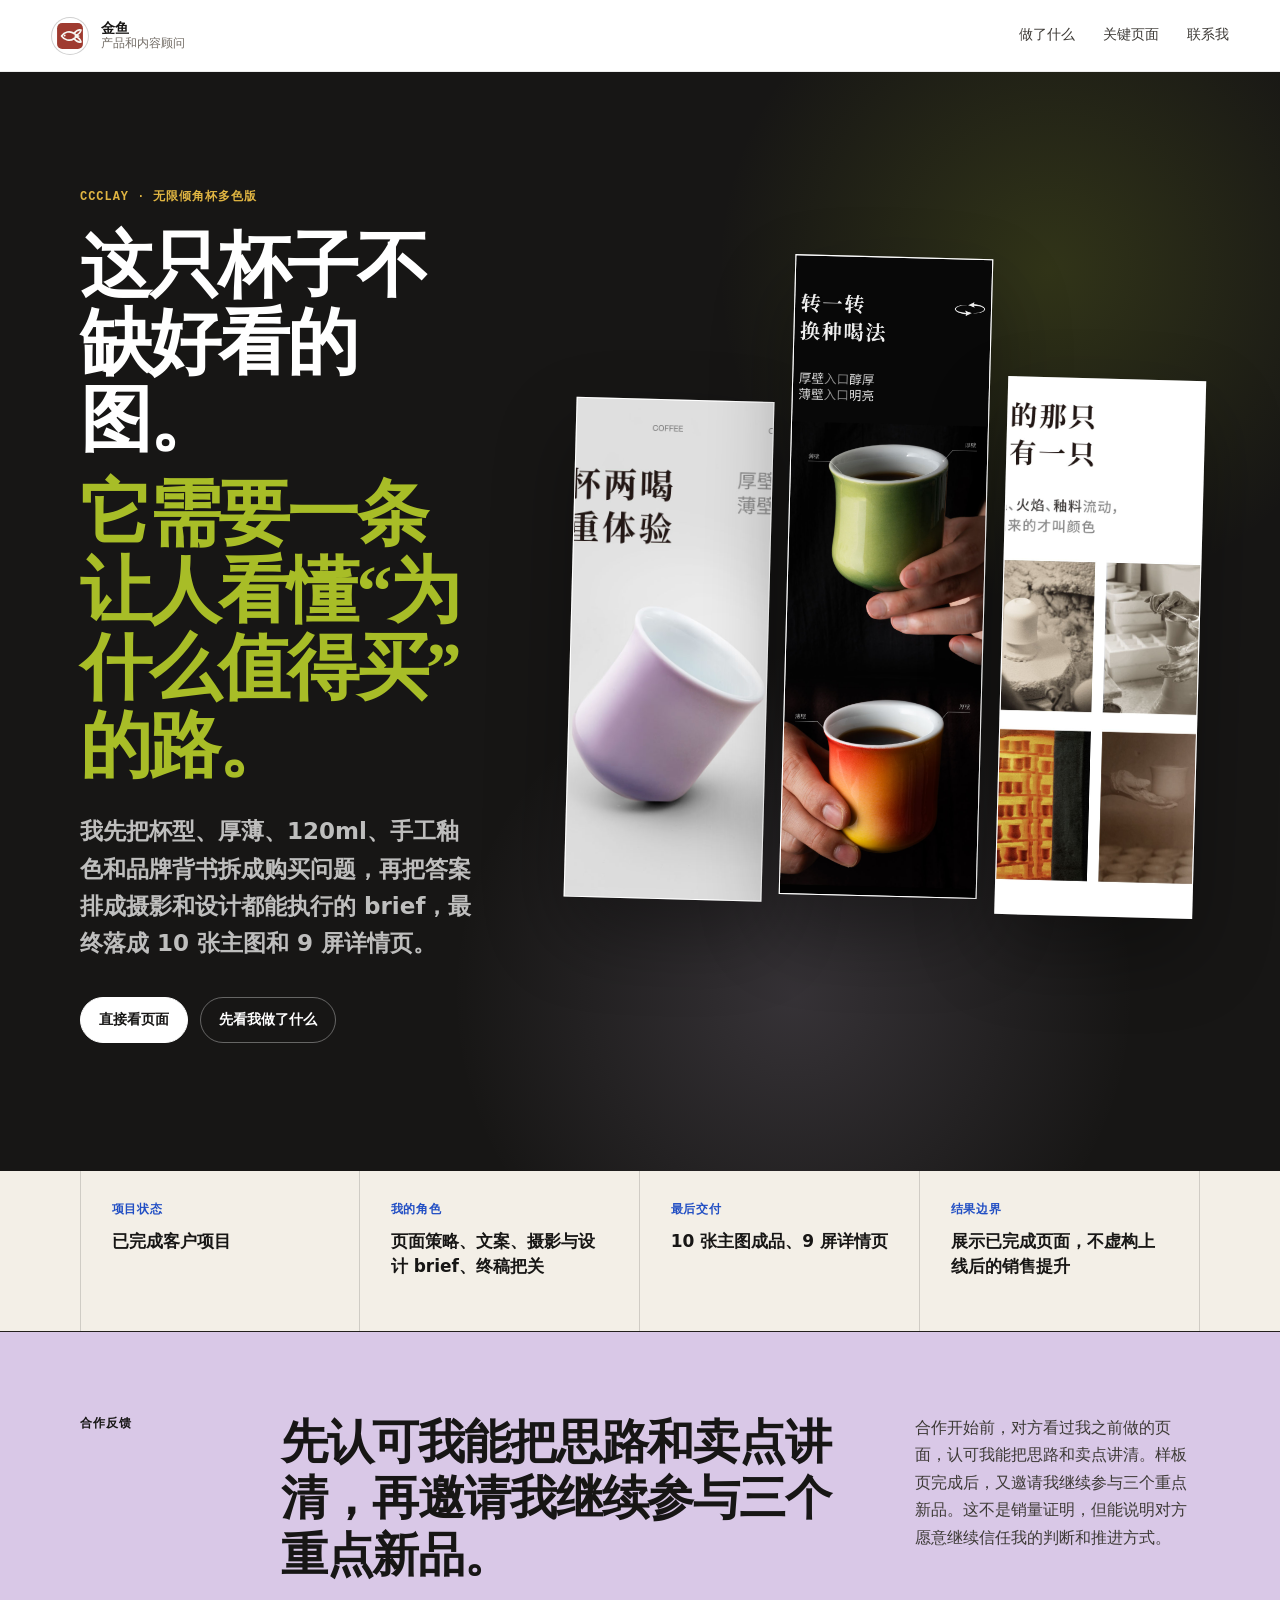
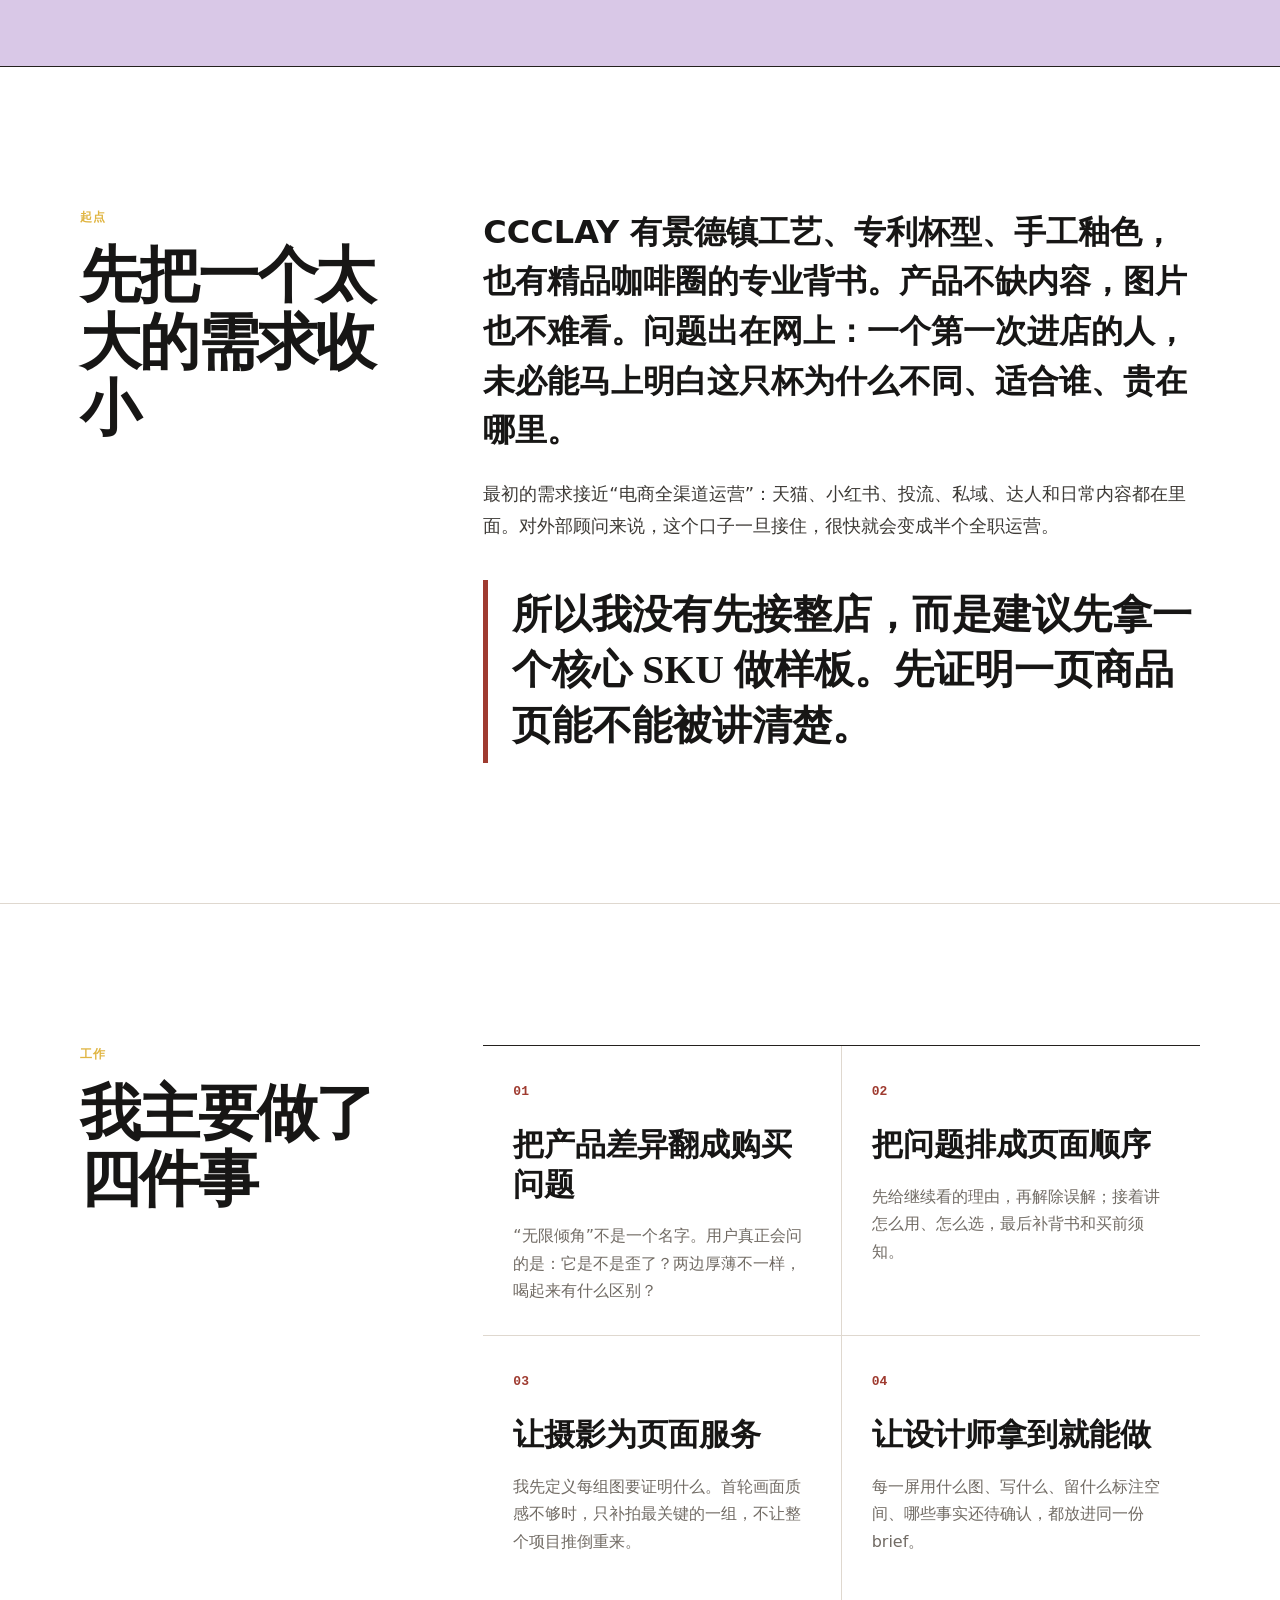
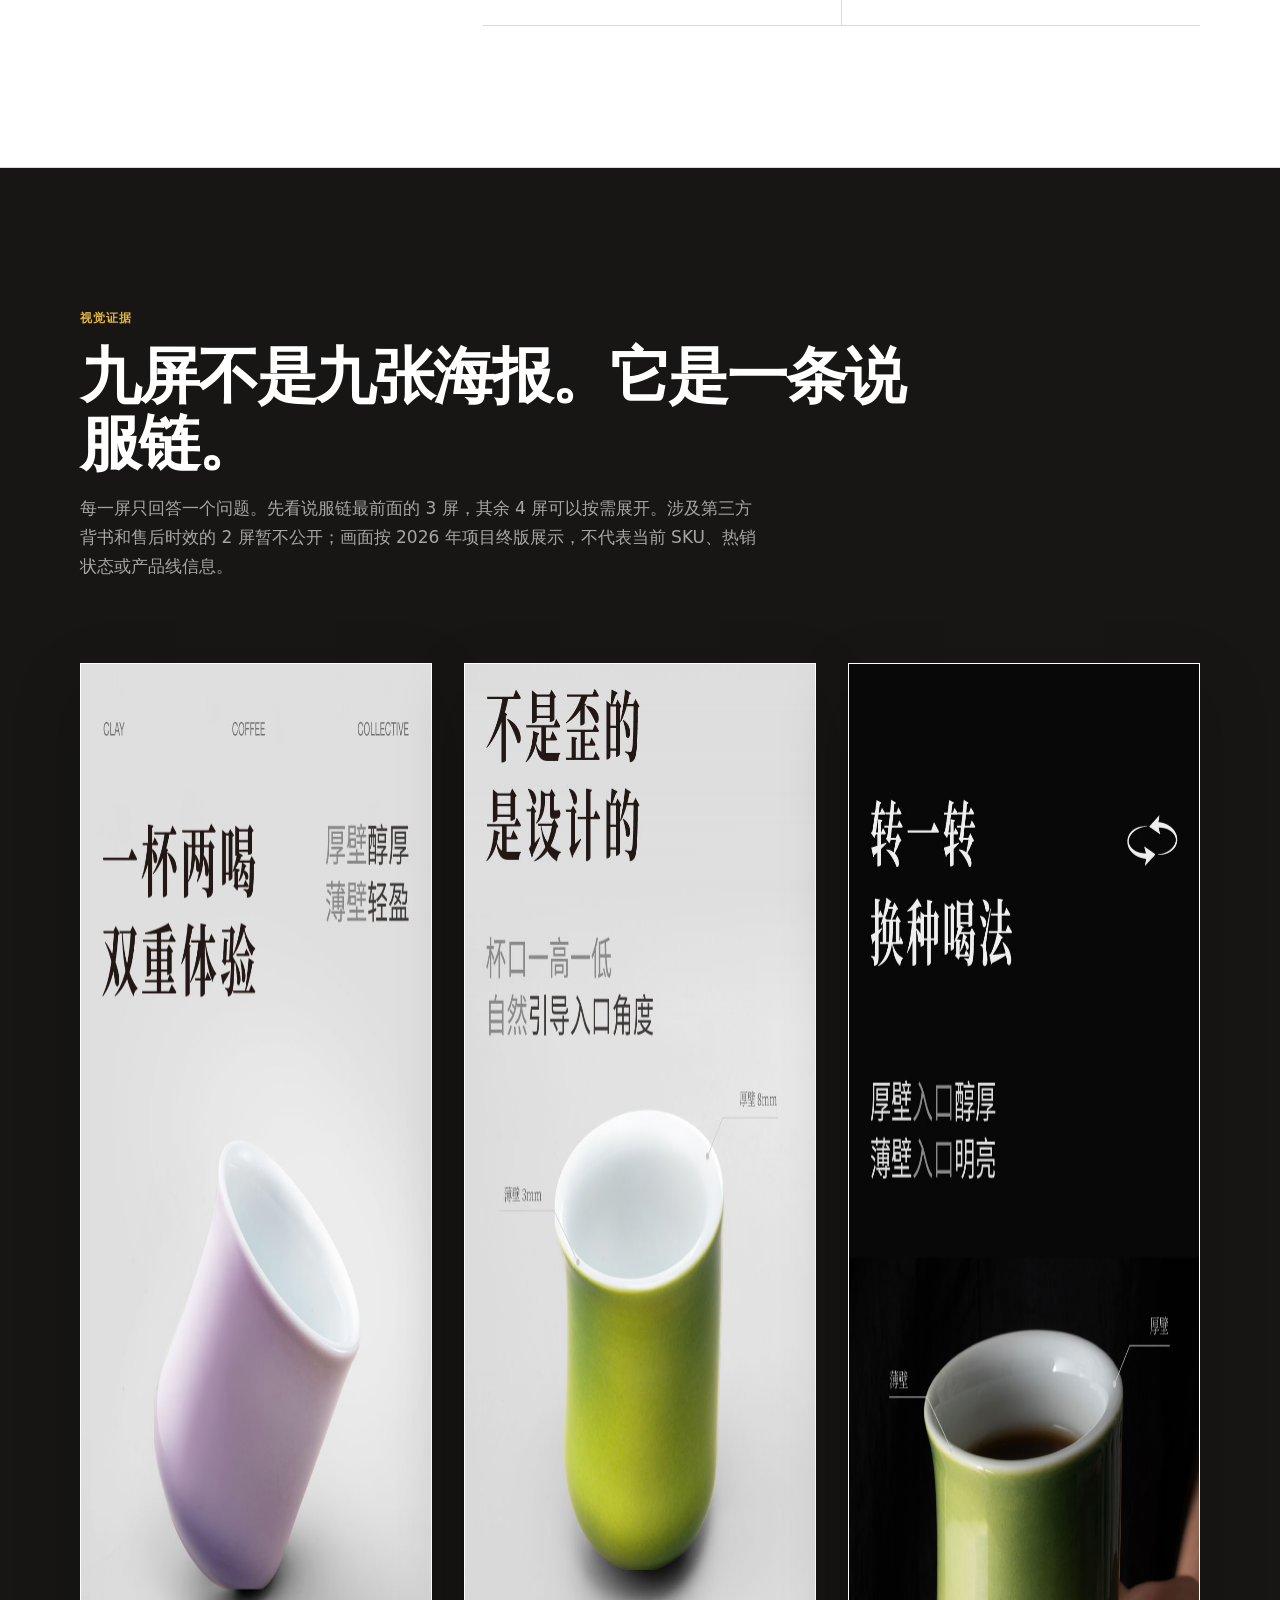
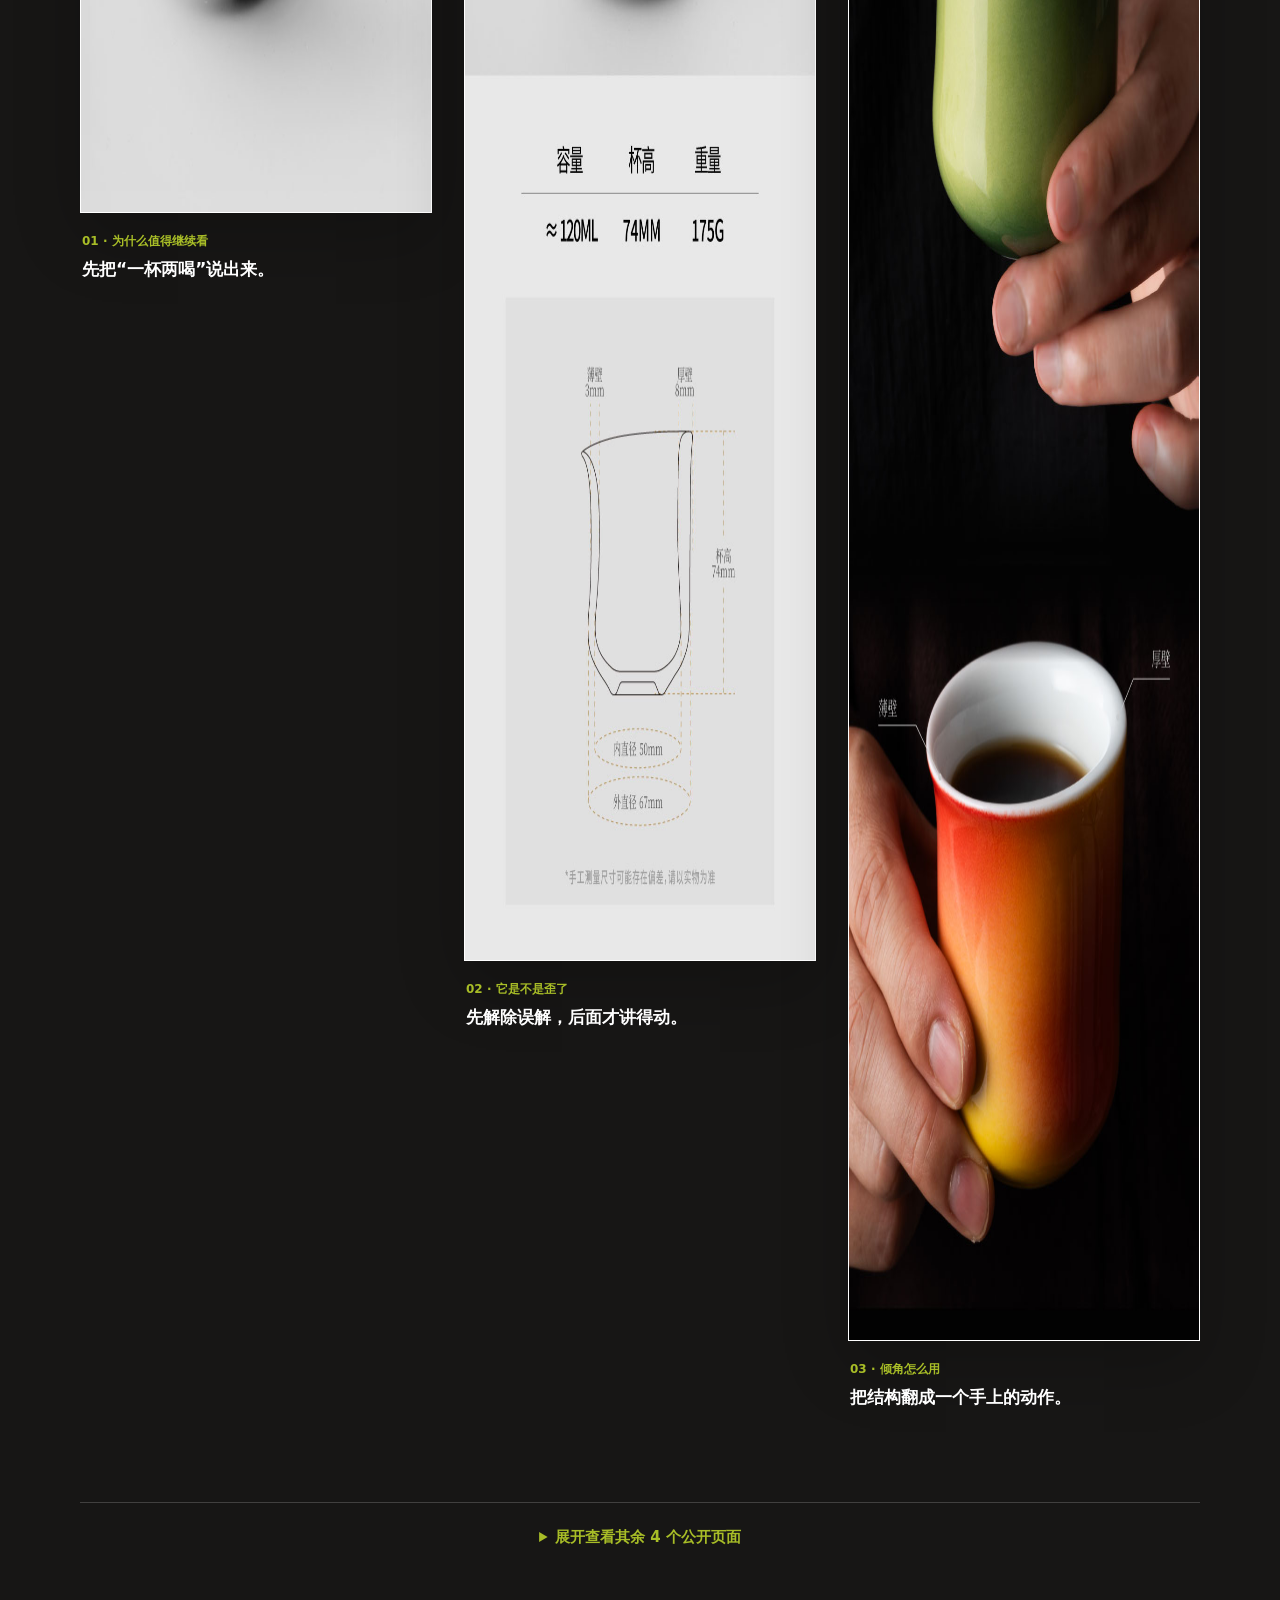
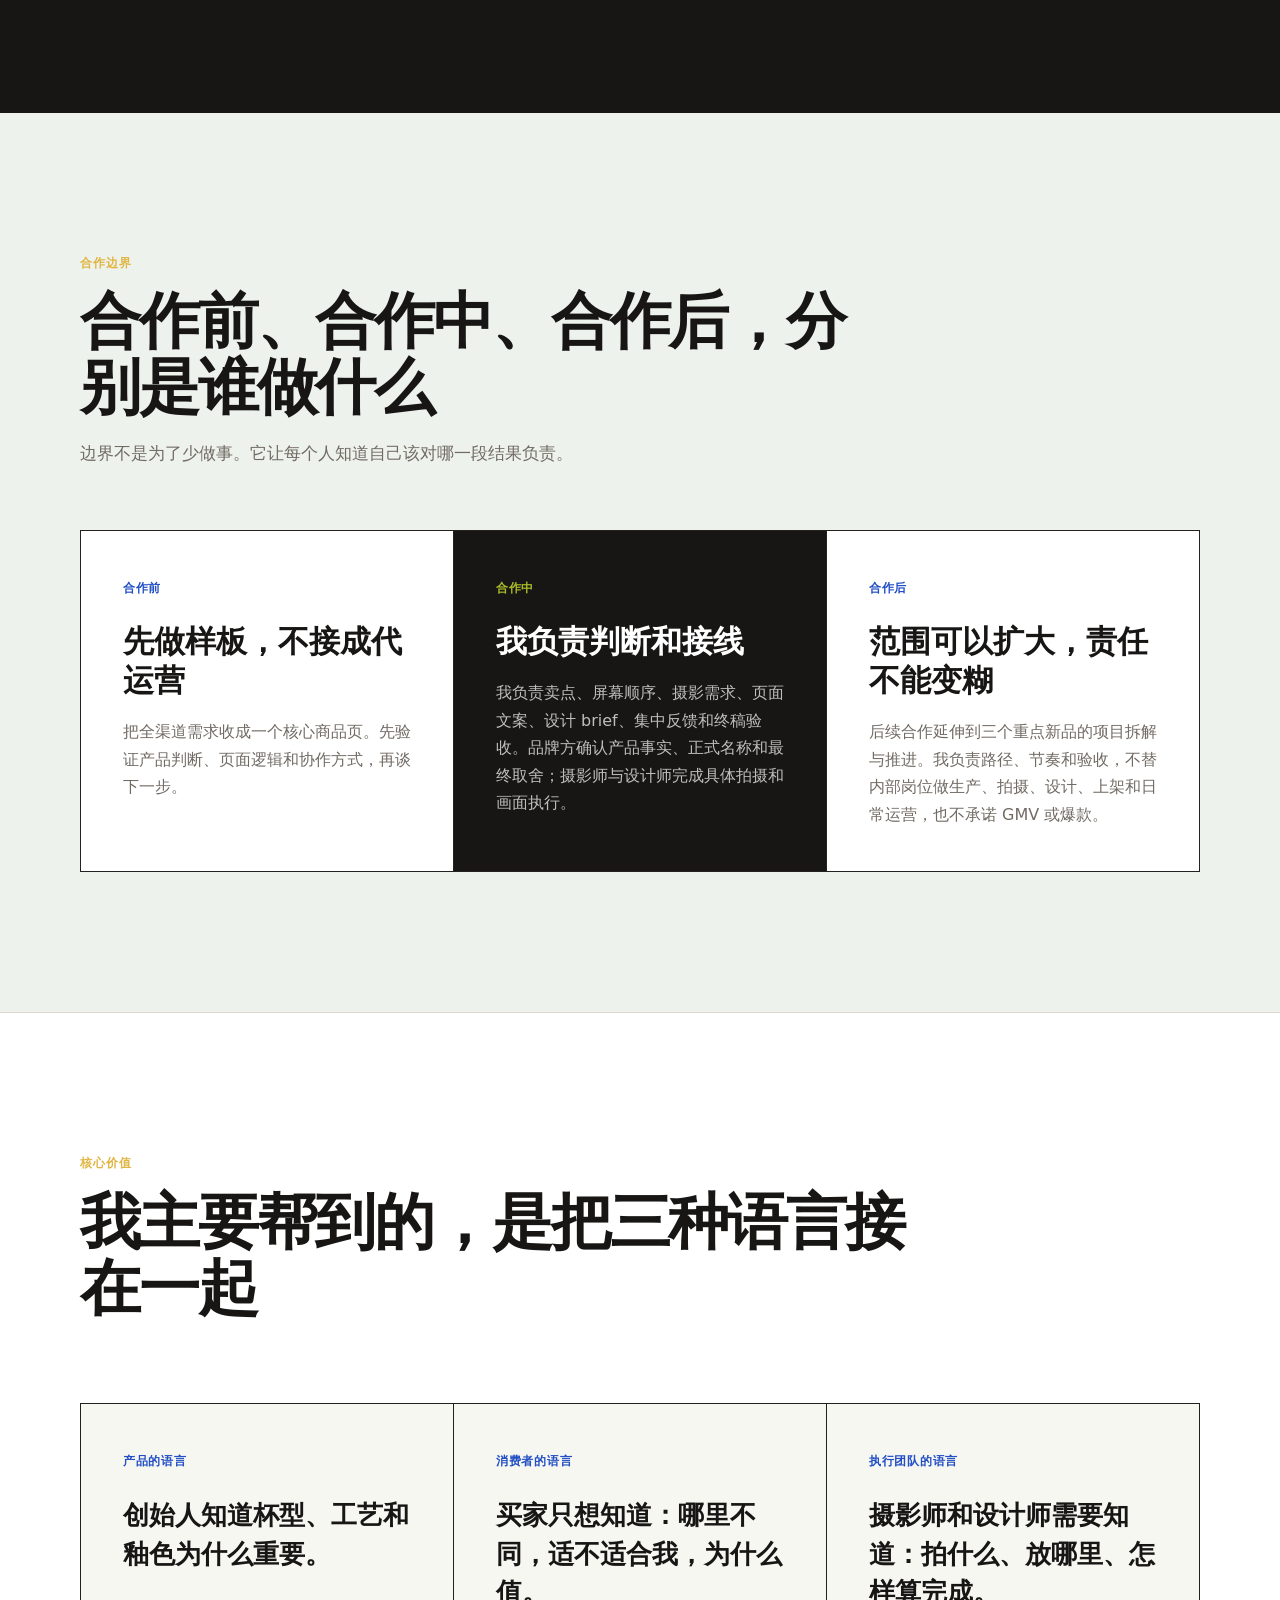
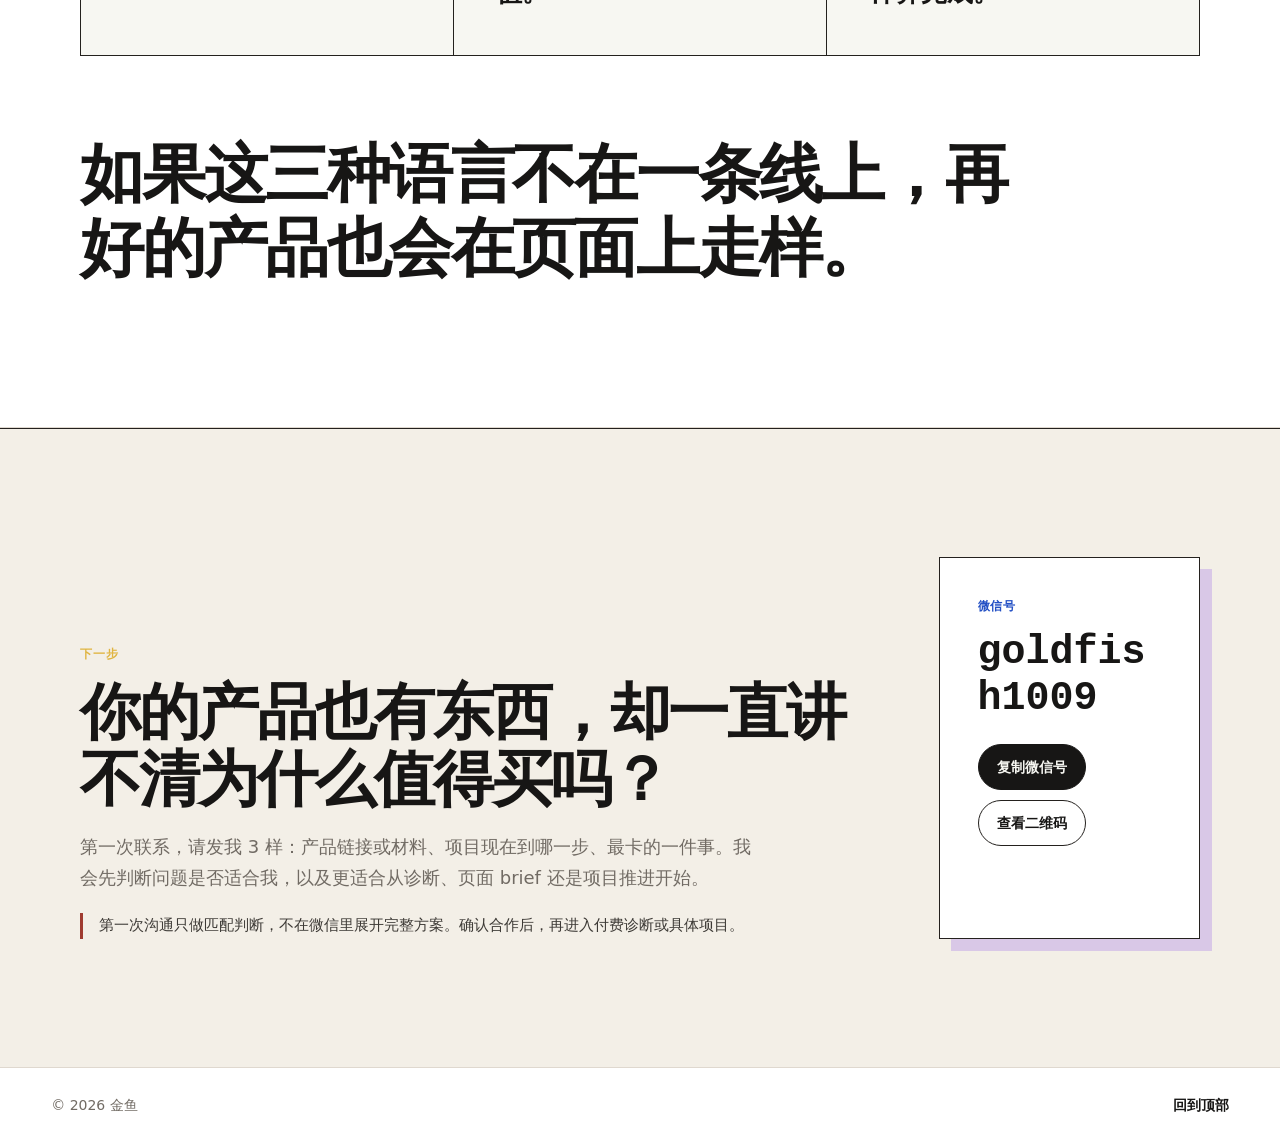
==== commit 757041ec: "Clarify consulting path and CC case" ====
--- a/work/ccclay/index.html
+++ b/work/ccclay/index.html
@@ -35,9 +35,9 @@
         </span>
       </a>
       <nav class="nav-links case-nav" aria-label="案例页导航">
-        <a href="#scope">合作边界</a>
-        <a href="#detail-page">看九屏详情页</a>
-        <a href="../../#contact">联系我</a>
+        <a href="#work">做了什么</a>
+        <a href="#detail-page">关键页面</a>
+        <a href="#case-contact">联系我</a>
       </nav>
     </header>
 
@@ -49,14 +49,14 @@
               <p class="case-eyebrow">CCCLAY · 无限倾角杯多色版</p>
               <h1 class="case-title">
                 这只杯子不缺好看的图。
-                <span>它缺一条能把人带到下单前的路。</span>
+                <span>它需要一条让人看懂“为什么值得买”的路。</span>
               </h1>
               <p class="case-lead">
-                我把杯型、厚薄、120ml、手工釉色和品牌背书，拆成消费者看得懂、摄影师拍得出、设计师做得下去的九屏详情页。
+                我先把杯型、厚薄、120ml、手工釉色和品牌背书拆成购买问题，再把答案排成摄影和设计都能执行的 brief，最终落成 10 张主图和 9 屏详情页。
               </p>
               <div class="case-actions" aria-label="案例主要行动">
                 <a class="button case-button-primary" href="#detail-page">直接看页面</a>
-                <a class="button case-button-ghost" href="#scope">先看我做了什么</a>
+                <a class="button case-button-ghost" href="#work">先看我做了什么</a>
               </div>
             </div>
 
@@ -92,6 +92,10 @@
         <section class="case-facts" aria-label="项目摘要">
           <div class="section-shell case-facts-grid">
             <div>
+              <span>项目状态</span>
+              <strong>已完成客户项目</strong>
+            </div>
+            <div>
               <span>我的角色</span>
               <strong>页面策略、文案、摄影与设计 brief、终稿把关</strong>
             </div>
@@ -100,13 +104,19 @@
               <strong>10 张主图成品、9 屏详情页</strong>
             </div>
             <div>
-              <span>合作方式</span>
-              <strong>先做一个样板 SKU，再决定是否扩大</strong>
-            </div>
-            <div>
               <span>结果边界</span>
               <strong>展示已完成页面，不虚构上线后的销售提升</strong>
             </div>
+          </div>
+        </section>
+
+        <section class="case-feedback-compact" aria-labelledby="feedback-title">
+          <div class="section-shell trust-strip">
+            <p class="case-index">合作反馈</p>
+            <h2 id="feedback-title">先认可我能把思路和卖点讲清，再邀请我继续参与三个重点新品。</h2>
+            <p>
+              合作开始前，对方看过我之前做的页面，认可我能把思路和卖点讲清。样板页完成后，又邀请我继续参与三个重点新品。这不是销量证明，但能说明对方愿意继续信任我的判断和推进方式。
+            </p>
           </div>
         </section>
 
@@ -130,39 +140,7 @@
           </div>
         </section>
 
-        <section class="case-chapter case-chapter-tinted" id="scope" aria-labelledby="scope-title">
-          <div class="section-shell">
-            <header class="case-chapter-heading case-chapter-heading-wide">
-              <p class="case-index">边界</p>
-              <h2 id="scope-title">合作前、合作中、合作后，分别是谁做什么</h2>
-              <p>边界不是为了少做事。它让每个人知道自己该对哪一段结果负责。</p>
-            </header>
-
-            <div class="boundary-grid">
-              <article>
-                <span>合作前</span>
-                <h3>先做样板，不接成代运营</h3>
-                <p>把全渠道需求收成一个核心商品页。先验证产品判断、页面逻辑和协作方式，再谈下一步。</p>
-              </article>
-              <article class="boundary-card-primary">
-                <span>合作中</span>
-                <h3>我负责判断和接线</h3>
-                <p>
-                  我负责卖点、屏幕顺序、摄影需求、页面文案、设计 brief、集中反馈和终稿验收。品牌方确认产品事实、正式名称和最终取舍；摄影师与设计师完成具体拍摄和画面执行。
-                </p>
-              </article>
-              <article>
-                <span>合作后</span>
-                <h3>范围可以扩大，责任不能变糊</h3>
-                <p>
-                  后续合作延伸到三个重点新品的项目拆解与推进。我负责路径、节奏和验收，不替内部岗位做生产、拍摄、设计、上架和日常运营，也不承诺 GMV 或爆款。
-                </p>
-              </article>
-            </div>
-          </div>
-        </section>
-
-        <section class="case-chapter" aria-labelledby="work-title">
+        <section class="case-chapter" id="work" aria-labelledby="work-title">
           <div class="section-shell case-chapter-grid">
             <header class="case-chapter-heading">
               <p class="case-index">工作</p>
@@ -199,7 +177,7 @@
               <p class="case-index">视觉证据</p>
               <h2 id="detail-page-title">九屏不是九张海报。它是一条说服链。</h2>
               <p>
-                每一屏只回答一个问题。这里展示 7 个关键页面；涉及第三方背书和售后时效的 2 屏暂不公开。画面按 2026 年项目终版展示，不代表当前 SKU、热销状态或产品线信息。
+                每一屏只回答一个问题。先看说服链最前面的 3 屏，其余 4 屏可以按需展开。涉及第三方背书和售后时效的 2 屏暂不公开；画面按 2026 年项目终版展示，不代表当前 SKU、热销状态或产品线信息。
               </p>
             </header>
 
@@ -251,71 +229,93 @@
               </a>
             </div>
 
-            <div class="screen-gallery">
-              <a href="./assets/detail-04-just-enough.jpg" target="_blank" rel="noreferrer">
-                <figure>
-                  <img
-                    src="./assets/detail-04-just-enough.jpg"
-                    alt="详情页第四屏，用一小杯刚好的场景解释 120ml 容量"
-                    width="750"
-                    height="2068"
-                    loading="lazy"
-                  />
-                  <figcaption><strong>04</strong><span>参数不是答案。120ml 要变成“一小杯刚好”。</span></figcaption>
-                </figure>
-              </a>
-              <a href="./assets/detail-06-colors.jpg" target="_blank" rel="noreferrer">
-                <figure>
-                  <img
-                    src="./assets/detail-06-colors.jpg"
-                    alt="详情页第六屏，用统一排列帮助用户比较不同釉色"
-                    width="750"
-                    height="1390"
-                    loading="lazy"
-                  />
-                  <figcaption><strong>06</strong><span>多色不是摆满。它要帮助人做选择。</span></figcaption>
-                </figure>
-              </a>
-              <a href="./assets/detail-07-handmade.jpg" target="_blank" rel="noreferrer">
-                <figure>
-                  <img
-                    src="./assets/detail-07-handmade.jpg"
-                    alt="详情页第七屏，用手工制作过程解释每只杯子的差异"
-                    width="750"
-                    height="1423"
-                    loading="lazy"
-                  />
-                  <figcaption><strong>07</strong><span>把手作差异讲成唯一性，也讲清预期。</span></figcaption>
-                </figure>
-              </a>
-              <a href="./assets/detail-08-cup-guide.jpg" target="_blank" rel="noreferrer">
-                <figure>
-                  <img
-                    src="./assets/detail-08-cup-guide.jpg"
-                    alt="详情页第八屏，展示 CCCLAY 不同杯型与饮用方式"
-                    width="750"
-                    height="1473"
-                    loading="lazy"
-                  />
-                  <figcaption><strong>08</strong><span>把单品放回品牌的杯型体系里。</span></figcaption>
-                </figure>
-              </a>
-            </div>
-          </div>
-        </section>
-
-        <section class="case-chapter case-feedback" aria-labelledby="feedback-title">
-          <div class="section-shell feedback-grid">
-            <header class="case-chapter-heading">
-              <p class="case-index">反馈</p>
-              <h2 id="feedback-title">对方认可的，先是我把东西讲清楚的能力</h2>
-            </header>
-            <div class="feedback-copy">
-              <blockquote>“思路清楚、卖点清晰。”</blockquote>
-              <p>这是对方看过我之前的页面后给出的评价，也是这次合作的起点。</p>
-              <p>
-                更能说明信任的是后续动作：样板页完成后，对方继续邀请我参与三个重点新品的项目拆解与推进。这不是销售结果，但它说明对方认可的不是几句漂亮话，而是我能把复杂产品讲清，再把事情往前推。
-              </p>
+            <details class="screen-details">
+              <summary>
+                <span class="summary-closed">展开查看其余 4 个公开页面</span>
+                <span class="summary-open">收起其余 4 个公开页面</span>
+              </summary>
+              <div class="screen-gallery">
+                <a href="./assets/detail-04-just-enough.jpg" target="_blank" rel="noreferrer">
+                  <figure>
+                    <img
+                      src="./assets/detail-04-just-enough.jpg"
+                      alt="详情页第四屏，用一小杯刚好的场景解释 120ml 容量"
+                      width="750"
+                      height="2068"
+                      loading="lazy"
+                    />
+                    <figcaption><strong>04</strong><span>参数不是答案。120ml 要变成“一小杯刚好”。</span></figcaption>
+                  </figure>
+                </a>
+                <a href="./assets/detail-06-colors.jpg" target="_blank" rel="noreferrer">
+                  <figure>
+                    <img
+                      src="./assets/detail-06-colors.jpg"
+                      alt="详情页第六屏，用统一排列帮助用户比较不同釉色"
+                      width="750"
+                      height="1390"
+                      loading="lazy"
+                    />
+                    <figcaption><strong>06</strong><span>多色不是摆满。它要帮助人做选择。</span></figcaption>
+                  </figure>
+                </a>
+                <a href="./assets/detail-07-handmade.jpg" target="_blank" rel="noreferrer">
+                  <figure>
+                    <img
+                      src="./assets/detail-07-handmade.jpg"
+                      alt="详情页第七屏，用手工制作过程解释每只杯子的差异"
+                      width="750"
+                      height="1423"
+                      loading="lazy"
+                    />
+                    <figcaption><strong>07</strong><span>把手作差异讲成唯一性，也讲清预期。</span></figcaption>
+                  </figure>
+                </a>
+                <a href="./assets/detail-08-cup-guide.jpg" target="_blank" rel="noreferrer">
+                  <figure>
+                    <img
+                      src="./assets/detail-08-cup-guide.jpg"
+                      alt="详情页第八屏，展示 CCCLAY 不同杯型与饮用方式"
+                      width="750"
+                      height="1473"
+                      loading="lazy"
+                    />
+                    <figcaption><strong>08</strong><span>把单品放回品牌的杯型体系里。</span></figcaption>
+                  </figure>
+                </a>
+              </div>
+            </details>
+          </div>
+        </section>
+
+        <section class="case-chapter case-chapter-tinted" id="scope" aria-labelledby="scope-title">
+          <div class="section-shell">
+            <header class="case-chapter-heading case-chapter-heading-wide">
+              <p class="case-index">合作边界</p>
+              <h2 id="scope-title">合作前、合作中、合作后，分别是谁做什么</h2>
+              <p>边界不是为了少做事。它让每个人知道自己该对哪一段结果负责。</p>
+            </header>
+
+            <div class="boundary-grid">
+              <article>
+                <span>合作前</span>
+                <h3>先做样板，不接成代运营</h3>
+                <p>把全渠道需求收成一个核心商品页。先验证产品判断、页面逻辑和协作方式，再谈下一步。</p>
+              </article>
+              <article class="boundary-card-primary">
+                <span>合作中</span>
+                <h3>我负责判断和接线</h3>
+                <p>
+                  我负责卖点、屏幕顺序、摄影需求、页面文案、设计 brief、集中反馈和终稿验收。品牌方确认产品事实、正式名称和最终取舍；摄影师与设计师完成具体拍摄和画面执行。
+                </p>
+              </article>
+              <article>
+                <span>合作后</span>
+                <h3>范围可以扩大，责任不能变糊</h3>
+                <p>
+                  后续合作延伸到三个重点新品的项目拆解与推进。我负责路径、节奏和验收，不替内部岗位做生产、拍摄、设计、上架和日常运营，也不承诺 GMV 或爆款。
+                </p>
+              </article>
             </div>
           </div>
         </section>
@@ -348,16 +348,26 @@
           </div>
         </section>
 
-        <section class="case-cta" aria-labelledby="case-cta-title">
+        <section class="case-cta" id="case-contact" aria-labelledby="case-cta-title">
           <div class="section-shell case-cta-grid">
             <div>
               <p class="case-index">下一步</p>
-              <h2 id="case-cta-title">你的页面也不难看，但别人还是看不懂为什么要买吗？</h2>
-              <p>带着真实页面来。我们先判断，问题在产品、卖点、素材，还是页面顺序。</p>
-            </div>
-            <div class="case-actions">
-              <a class="button primary" href="../../#contact">带着页面来聊</a>
-              <a class="button ghost" href="../../">返回首页</a>
+              <h2 id="case-cta-title">你的产品也有东西，却一直讲不清为什么值得买吗？</h2>
+              <p>
+                第一次联系，请发我 3 样：产品链接或材料、项目现在到哪一步、最卡的一件事。我会先判断问题是否适合我，以及更适合从诊断、页面 brief 还是项目推进开始。
+              </p>
+              <p class="case-contact-boundary">
+                第一次沟通只做匹配判断，不在微信里展开完整方案。确认合作后，再进入付费诊断或具体项目。
+              </p>
+            </div>
+            <div class="case-contact-card" aria-label="微信联系方式">
+              <span>微信号</span>
+              <strong>goldfish1009</strong>
+              <div class="case-contact-actions">
+                <button class="button primary" type="button" data-copy-text="goldfish1009">复制微信号</button>
+                <a class="button ghost" href="../../#contact">查看二维码</a>
+              </div>
+              <p class="copy-status" aria-live="polite"></p>
             </div>
           </div>
         </section>
--- a/styles.css
+++ b/styles.css
@@ -1589,3 +1589,202 @@
     animation-iteration-count: 1 !important;
   }
 }
+
+/* 2026-08 conversion-path refinement */
+
+.hero-title span {
+  max-width: 780px;
+  font-size: clamp(56px, 8vw, 104px);
+  line-height: 1.02;
+}
+
+.hero-title em {
+  max-width: 780px;
+  font-size: clamp(28px, 4vw, 50px);
+  line-height: 1.15;
+}
+
+.hero-visual-case {
+  display: block;
+  color: inherit;
+}
+
+.hero-visual-case img {
+  object-position: center;
+}
+
+.snapshot .kicker {
+  margin-bottom: 12px;
+  color: var(--blue);
+  font-size: 12px;
+  line-height: 1.2;
+}
+
+.snapshot-title {
+  max-width: 620px;
+  margin: 0;
+  font-family:
+    "Noto Serif SC", "Source Han Serif SC", "Songti SC", "SimSun", serif;
+  font-size: clamp(32px, 4.4vw, 58px);
+  line-height: 1.12;
+  letter-spacing: -0.03em;
+}
+
+.signal-list-problems {
+  display: grid;
+  grid-template-columns: repeat(2, minmax(0, 1fr));
+}
+
+.signal-list-problems span {
+  display: flex;
+  min-height: 64px;
+  align-items: center;
+  border-radius: 0;
+  padding: 12px 14px;
+  background: rgba(255, 255, 255, 0.82);
+  line-height: 1.45;
+}
+
+.service-grid-three {
+  grid-template-columns: repeat(3, minmax(0, 1fr));
+}
+
+.service-grid-three article {
+  min-height: 390px;
+}
+
+.service-result {
+  margin-top: auto !important;
+  border-top: 1px solid var(--line);
+  padding-top: 18px;
+  color: var(--ink) !important;
+}
+
+.service-result strong {
+  color: var(--red);
+}
+
+.cooperation-section {
+  border-top: 1px solid var(--line-dark);
+  border-bottom: 1px solid var(--line-dark);
+  background: var(--green);
+  color: #ffffff;
+}
+
+.cooperation-heading h2 {
+  color: #ffffff;
+}
+
+.cooperation-heading .kicker {
+  color: var(--yellow);
+}
+
+.cooperation-grid {
+  display: grid;
+  grid-template-columns: repeat(3, minmax(0, 1fr));
+  gap: 1px;
+  border: 1px solid rgba(255, 255, 255, 0.36);
+  background: rgba(255, 255, 255, 0.36);
+}
+
+.cooperation-grid article {
+  min-height: 270px;
+  padding: clamp(24px, 3.4vw, 40px);
+  background: var(--green);
+}
+
+.cooperation-grid span {
+  color: var(--yellow);
+  font-family: ui-monospace, "SFMono-Regular", Consolas, monospace;
+  font-size: 12px;
+  font-weight: 900;
+}
+
+.cooperation-grid h3 {
+  margin: 24px 0 0;
+  font-size: clamp(23px, 2.4vw, 32px);
+  line-height: 1.28;
+}
+
+.cooperation-grid p {
+  margin: 18px 0 0;
+  color: rgba(255, 255, 255, 0.74);
+  font-size: 16px;
+  line-height: 1.72;
+}
+
+.cooperation-note {
+  max-width: 780px;
+  margin: 28px 0 0;
+  color: rgba(255, 255, 255, 0.78);
+  font-size: 15px;
+}
+
+.contact-boundary {
+  font-size: 16px !important;
+}
+
+.wechat-label {
+  color: var(--red) !important;
+  font-size: 12px !important;
+  font-weight: 900;
+  letter-spacing: 0.08em;
+  text-transform: uppercase;
+}
+
+.wechat-id {
+  user-select: all;
+}
+
+.wechat-actions {
+  display: flex;
+  flex-wrap: wrap;
+  gap: 10px;
+}
+
+.wechat-actions .button {
+  width: auto;
+  cursor: pointer;
+  font-family: inherit;
+}
+
+.copy-status {
+  min-height: 1.5em;
+  color: var(--green) !important;
+  font-size: 13px !important;
+}
+
+@media (max-width: 960px) {
+  .service-grid-three,
+  .cooperation-grid {
+    grid-template-columns: 1fr;
+  }
+
+  .service-grid-three article,
+  .cooperation-grid article {
+    min-height: auto;
+  }
+}
+
+@media (max-width: 700px) {
+  .hero-title span {
+    font-size: clamp(50px, 15vw, 68px);
+  }
+
+  .hero-title em {
+    font-size: 27px;
+  }
+
+  .signal-list-problems {
+    grid-template-columns: 1fr;
+  }
+
+  .wechat-actions {
+    display: grid;
+    grid-template-columns: 1fr;
+  }
+
+  .wechat-actions .button {
+    width: 100%;
+  }
+}
--- a/work/ccclay/case.css
+++ b/work/ccclay/case.css
@@ -160,6 +160,40 @@
   line-height: 1.48;
 }
 
+.case-feedback-compact {
+  border-bottom: 1px solid var(--line-dark);
+  background: var(--case-lilac);
+}
+
+.trust-strip {
+  display: grid;
+  grid-template-columns: minmax(120px, 0.24fr) minmax(0, 1fr) minmax(240px, 0.5fr);
+  gap: clamp(28px, 5vw, 72px);
+  align-items: start;
+  padding-top: clamp(54px, 7vw, 82px);
+  padding-bottom: clamp(54px, 7vw, 82px);
+}
+
+.trust-strip .case-index {
+  color: var(--ink);
+}
+
+.trust-strip h2 {
+  margin: 0;
+  font-family:
+    "Noto Serif SC", "Source Han Serif SC", "Songti SC", "SimSun", serif;
+  font-size: clamp(28px, 3.7vw, 52px);
+  line-height: 1.2;
+  letter-spacing: -0.025em;
+}
+
+.trust-strip > p:last-child {
+  margin: 0;
+  color: var(--soft-ink);
+  font-size: 16px;
+  line-height: 1.72;
+}
+
 .case-chapter {
   padding: clamp(82px, 11vw, 152px) 0;
   border-bottom: 1px solid var(--line);
@@ -377,6 +411,50 @@
   border-top: 1px solid rgba(255, 255, 255, 0.18);
 }
 
+.screen-details {
+  margin-top: clamp(56px, 8vw, 92px);
+  border-top: 1px solid rgba(255, 255, 255, 0.18);
+}
+
+.screen-details summary {
+  width: fit-content;
+  margin: 0 auto;
+  padding: 22px 4px;
+  color: var(--case-lime);
+  font-size: 15px;
+  font-weight: 850;
+  cursor: pointer;
+}
+
+.screen-details summary:hover {
+  color: #ffffff;
+}
+
+.screen-details summary:focus-visible {
+  border-radius: 4px;
+  outline: 3px solid var(--case-lime);
+  outline-offset: 5px;
+}
+
+.screen-details[open] summary {
+  margin-bottom: clamp(28px, 4vw, 48px);
+}
+
+.screen-details .summary-open,
+.screen-details[open] .summary-closed {
+  display: none;
+}
+
+.screen-details[open] .summary-open {
+  display: inline;
+}
+
+.screen-details .screen-gallery {
+  margin-top: 0;
+  padding-top: 0;
+  border-top: 0;
+}
+
 .screen-gallery figcaption {
   display: grid;
   grid-template-columns: 36px minmax(0, 1fr);
@@ -489,10 +567,63 @@
   margin: 0;
 }
 
+.case-contact-boundary {
+  max-width: 720px !important;
+  padding-left: 16px;
+  border-left: 3px solid var(--red);
+  color: var(--soft-ink) !important;
+  font-size: 15px !important;
+}
+
+.case-contact-card {
+  display: grid;
+  gap: 14px;
+  align-content: start;
+  padding: clamp(24px, 3.4vw, 38px);
+  border: 1px solid var(--line-dark);
+  background: #ffffff;
+  box-shadow: 12px 12px 0 var(--case-lilac);
+}
+
+.case-contact-card > span {
+  color: var(--blue);
+  font-size: 12px;
+  font-weight: 900;
+  letter-spacing: 0.06em;
+}
+
+.case-contact-card > strong {
+  font-family: ui-monospace, "SFMono-Regular", Consolas, monospace;
+  font-size: clamp(27px, 3.2vw, 40px);
+  line-height: 1.15;
+  overflow-wrap: anywhere;
+}
+
+.case-contact-actions {
+  display: flex;
+  flex-wrap: wrap;
+  gap: 10px;
+  margin-top: 8px;
+}
+
+.case-contact-actions .button {
+  width: auto;
+  font-family: inherit;
+  cursor: pointer;
+}
+
+.case-contact-card .copy-status {
+  min-height: 1.5em;
+  margin: 0;
+  color: var(--green);
+  font-size: 13px;
+}
+
 @media (max-width: 960px) {
   .case-hero-grid,
   .case-chapter-grid,
   .feedback-grid,
+  .trust-strip,
   .case-cta-grid {
     grid-template-columns: 1fr;
   }
@@ -535,7 +666,7 @@
 
 @media (max-width: 700px) {
   .case-nav a:first-child {
-    display: none;
+    display: inline;
   }
 
   .case-title {
@@ -583,6 +714,14 @@
   .case-cta .case-actions {
     width: 100%;
   }
+
+  .case-contact-actions {
+    display: grid;
+  }
+
+  .case-contact-actions .button {
+    width: 100%;
+  }
 }
 
 @media (prefers-reduced-motion: reduce) {
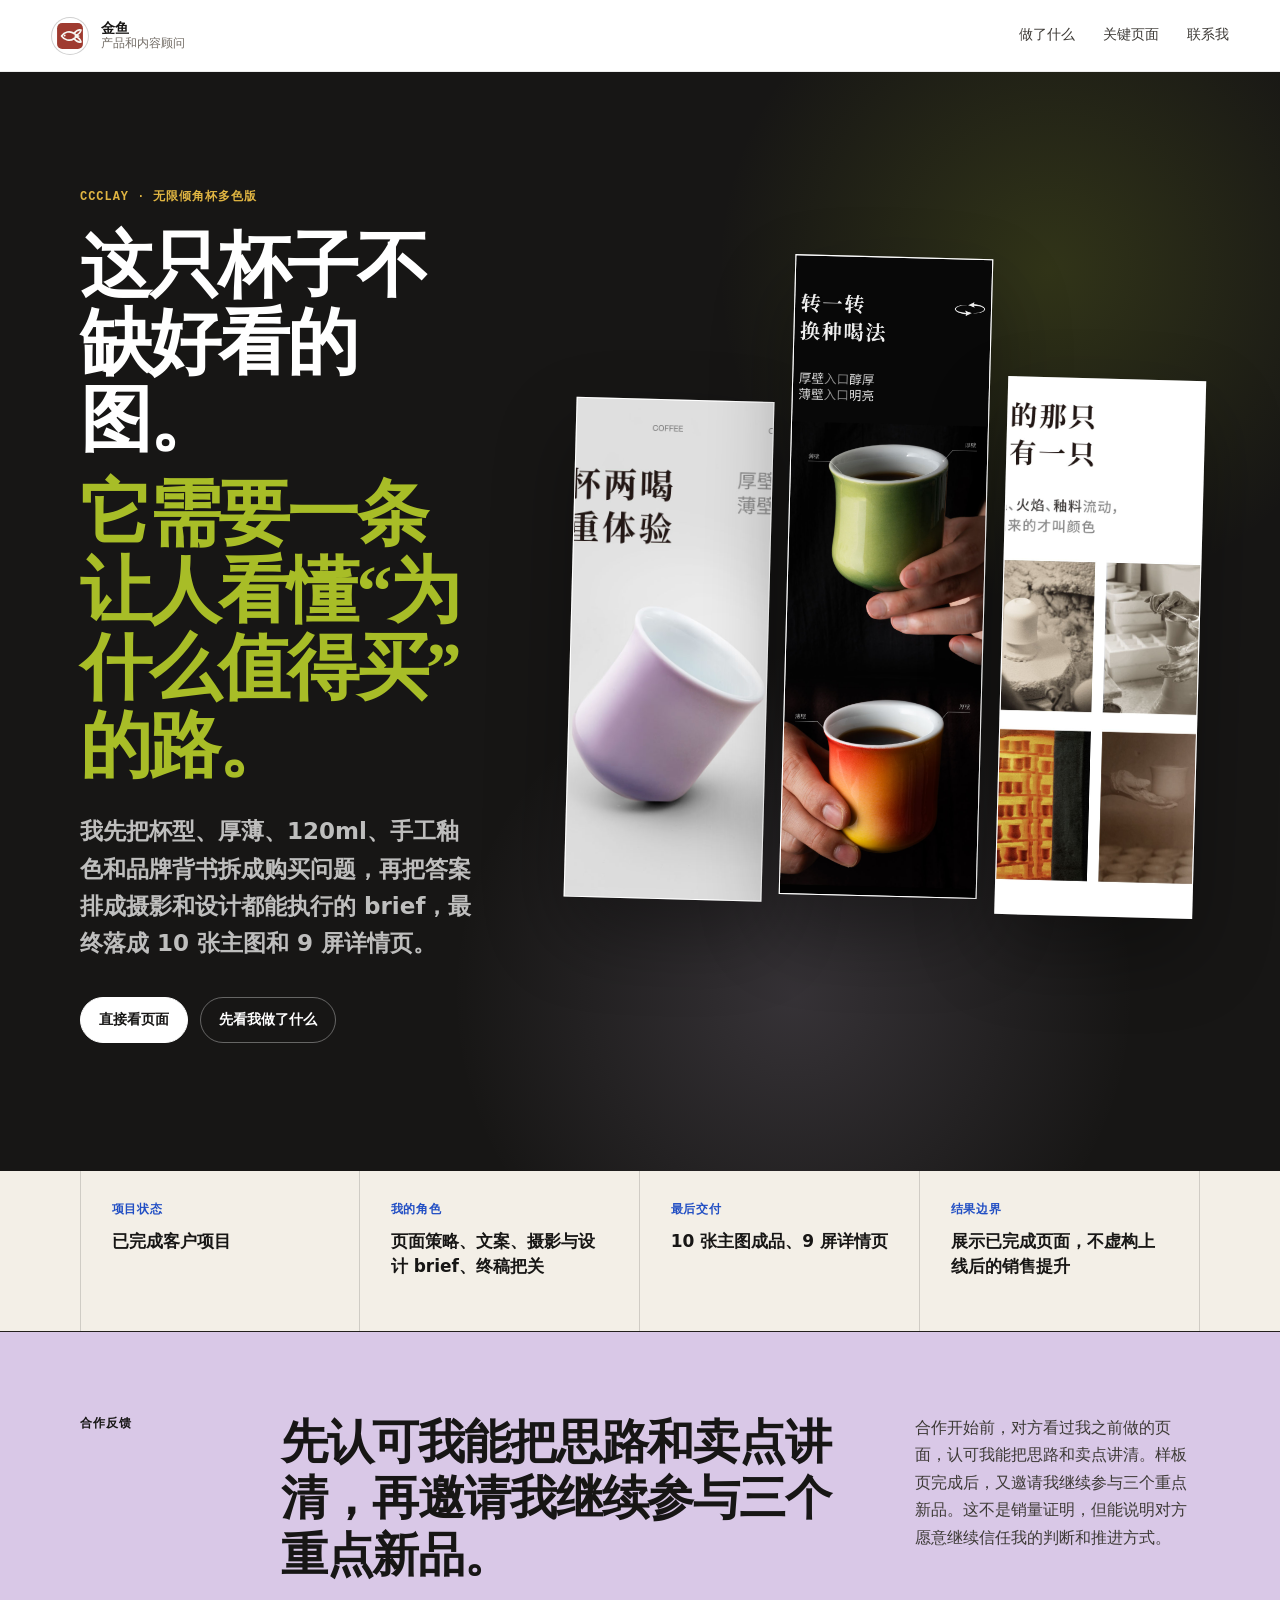
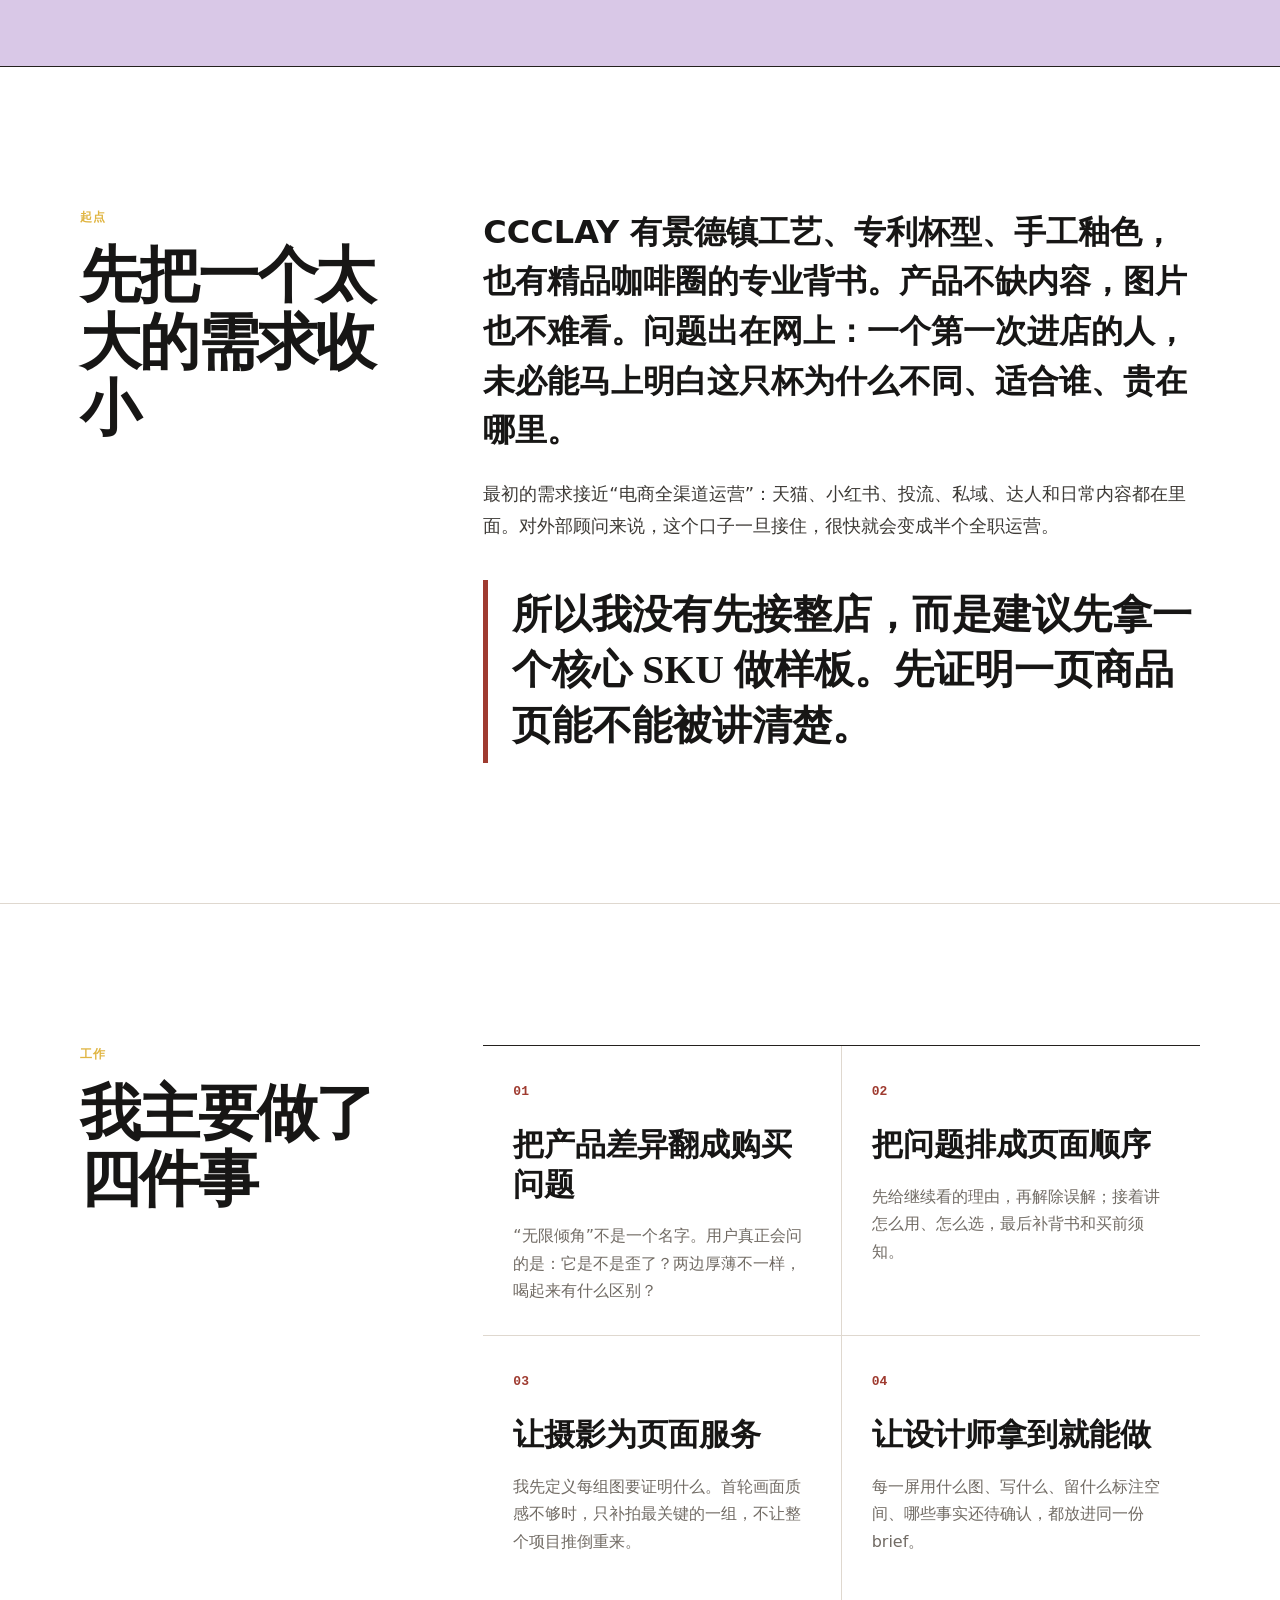
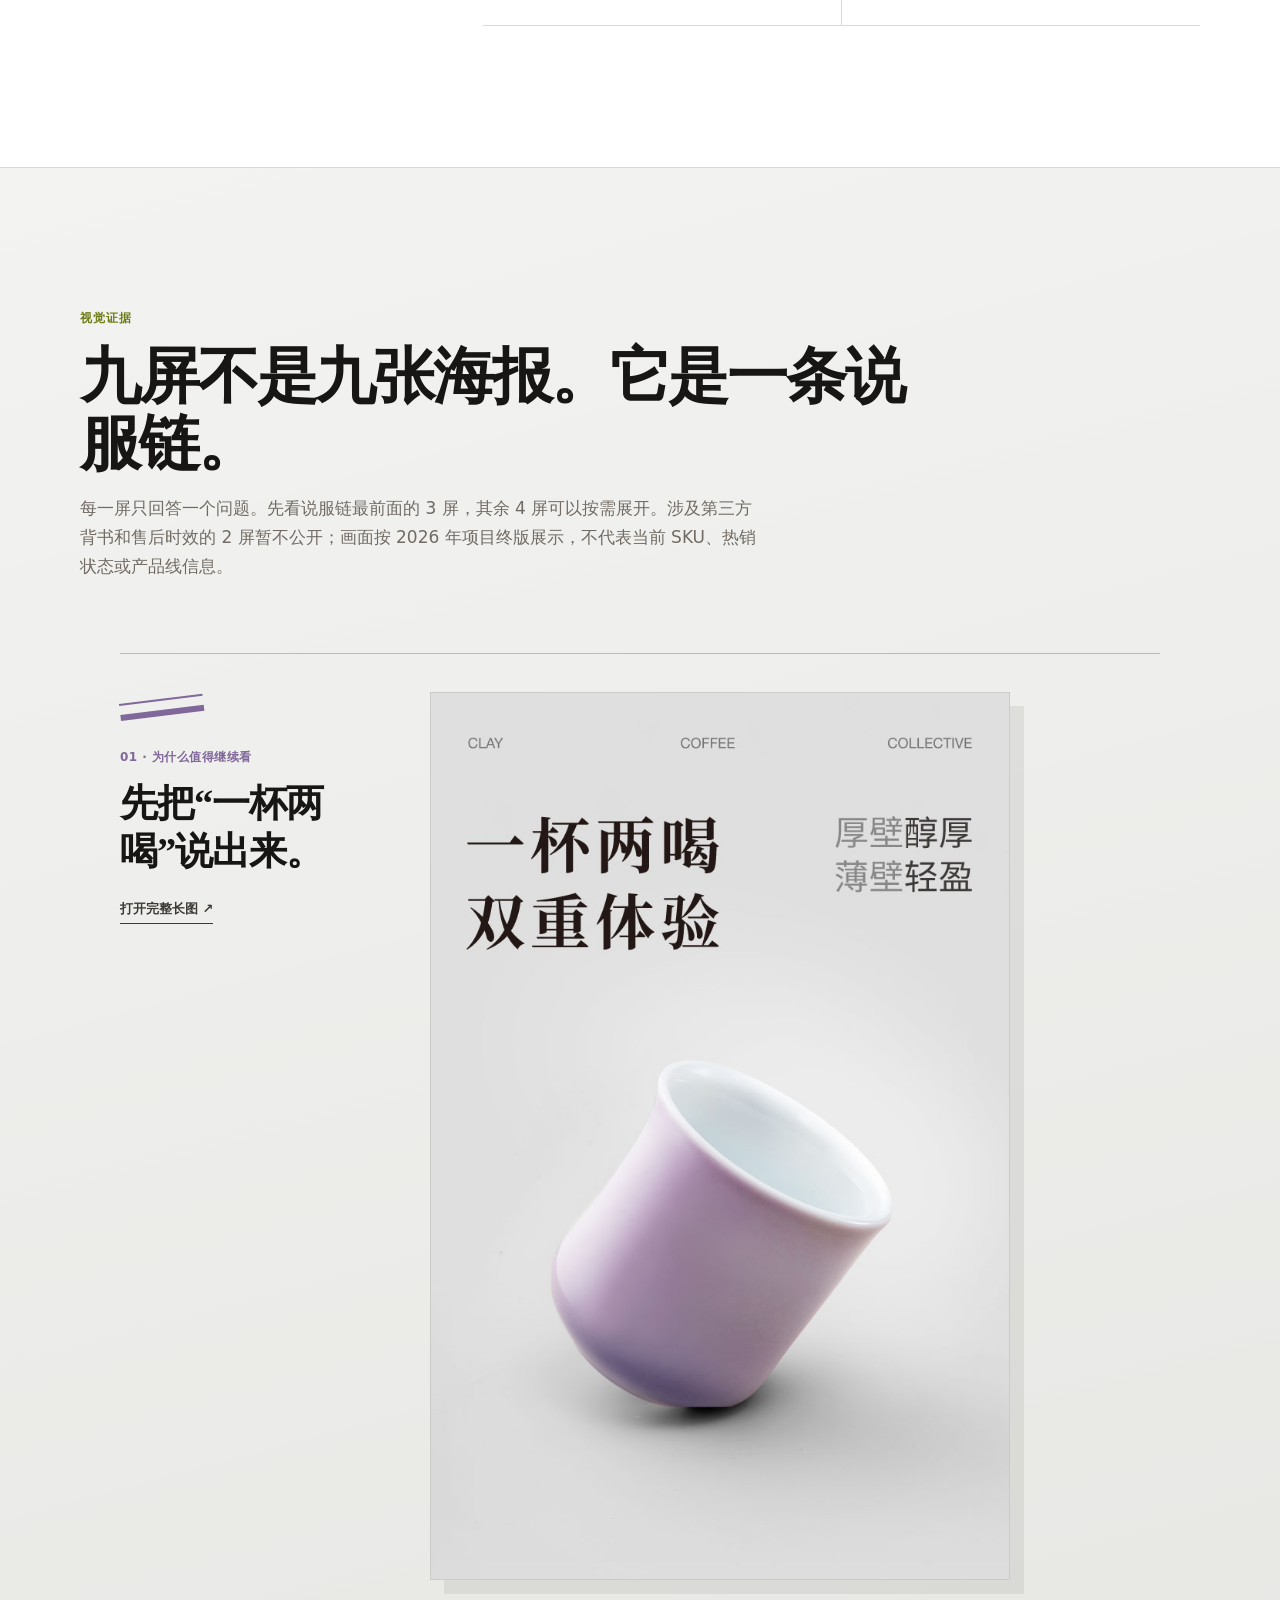
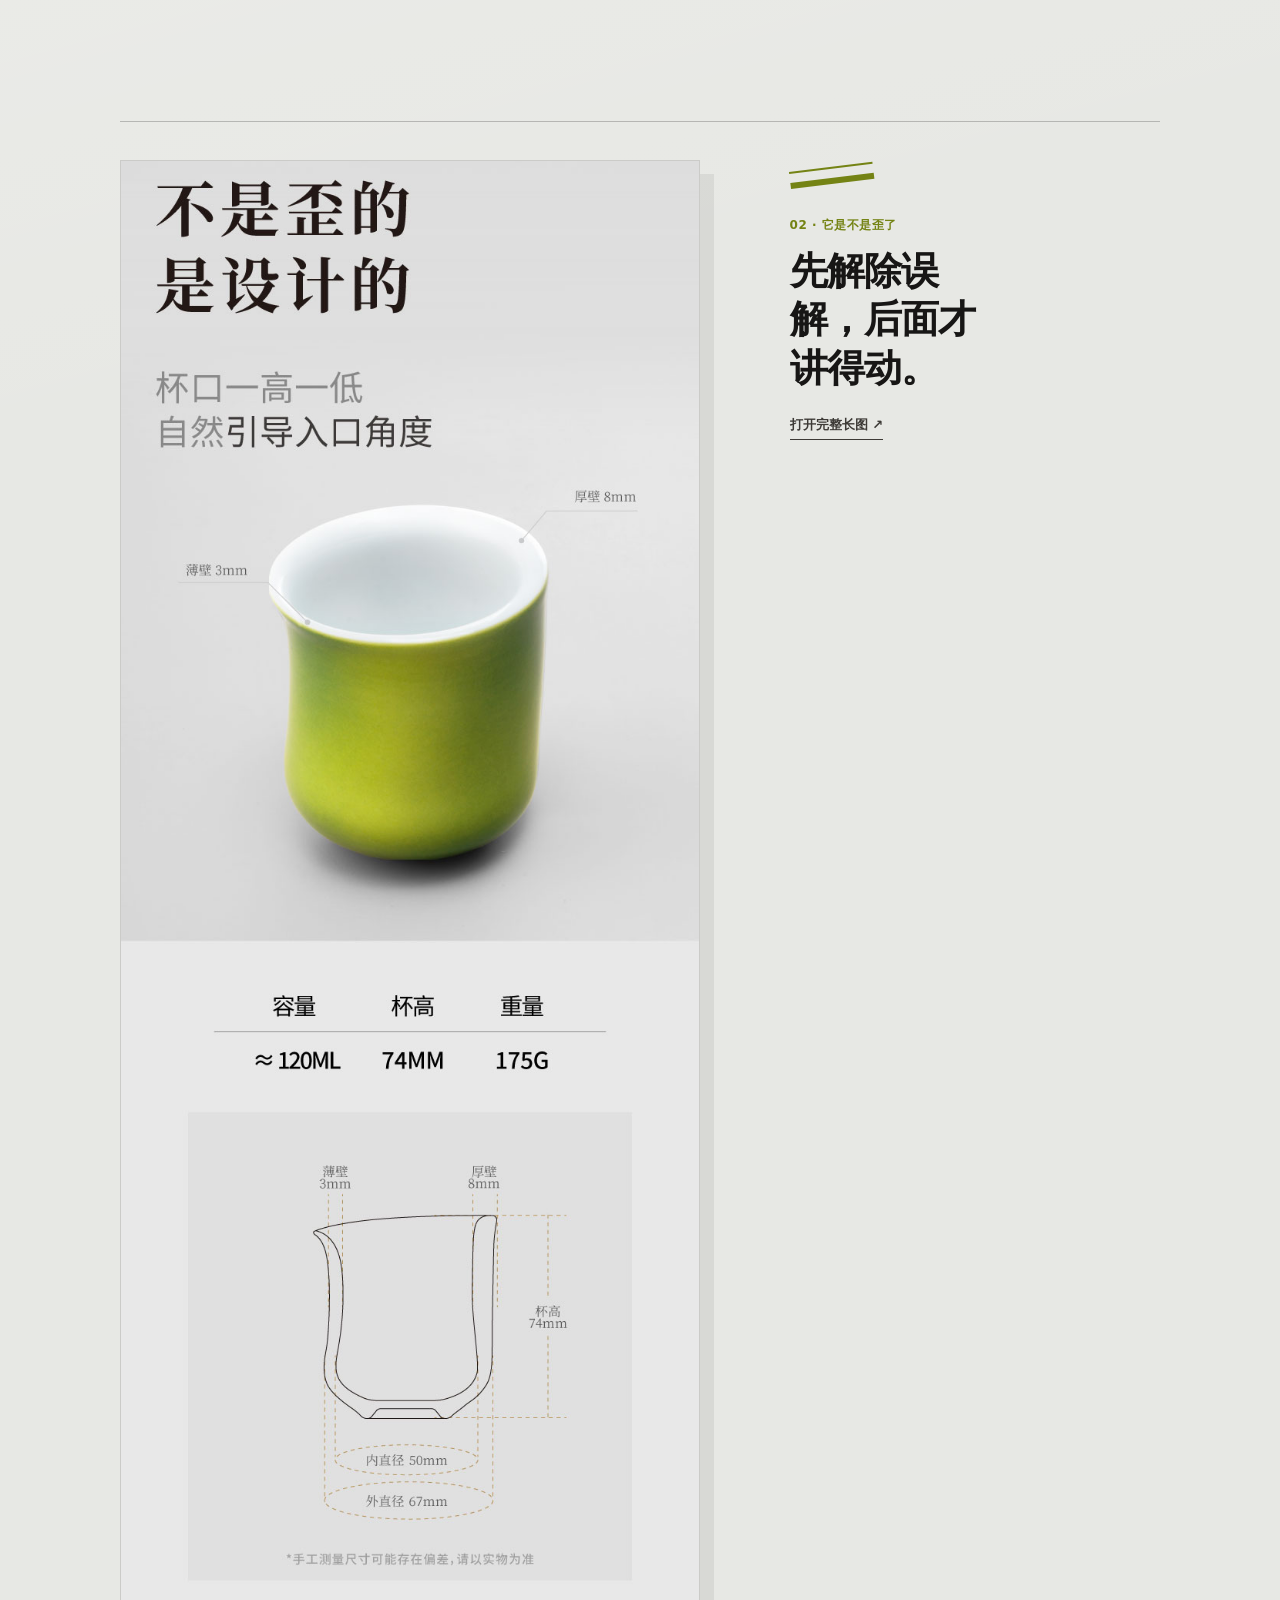
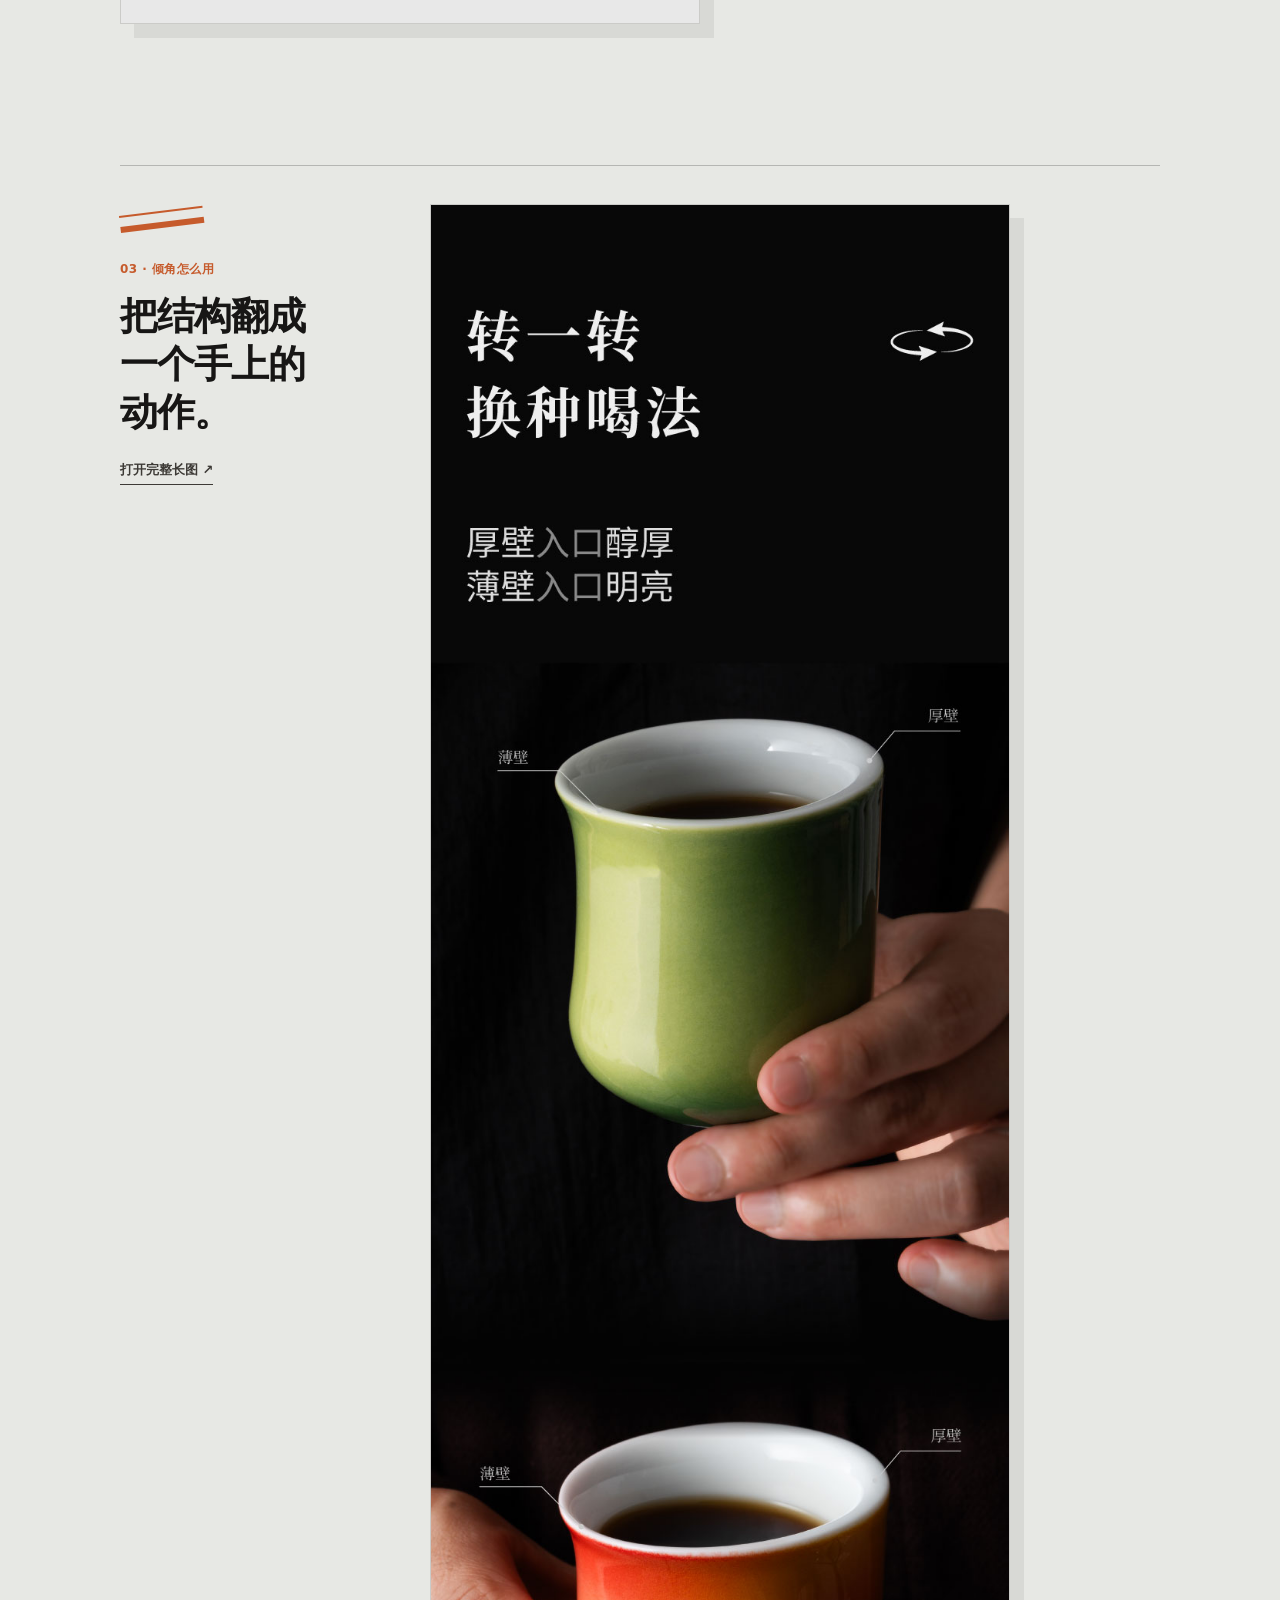
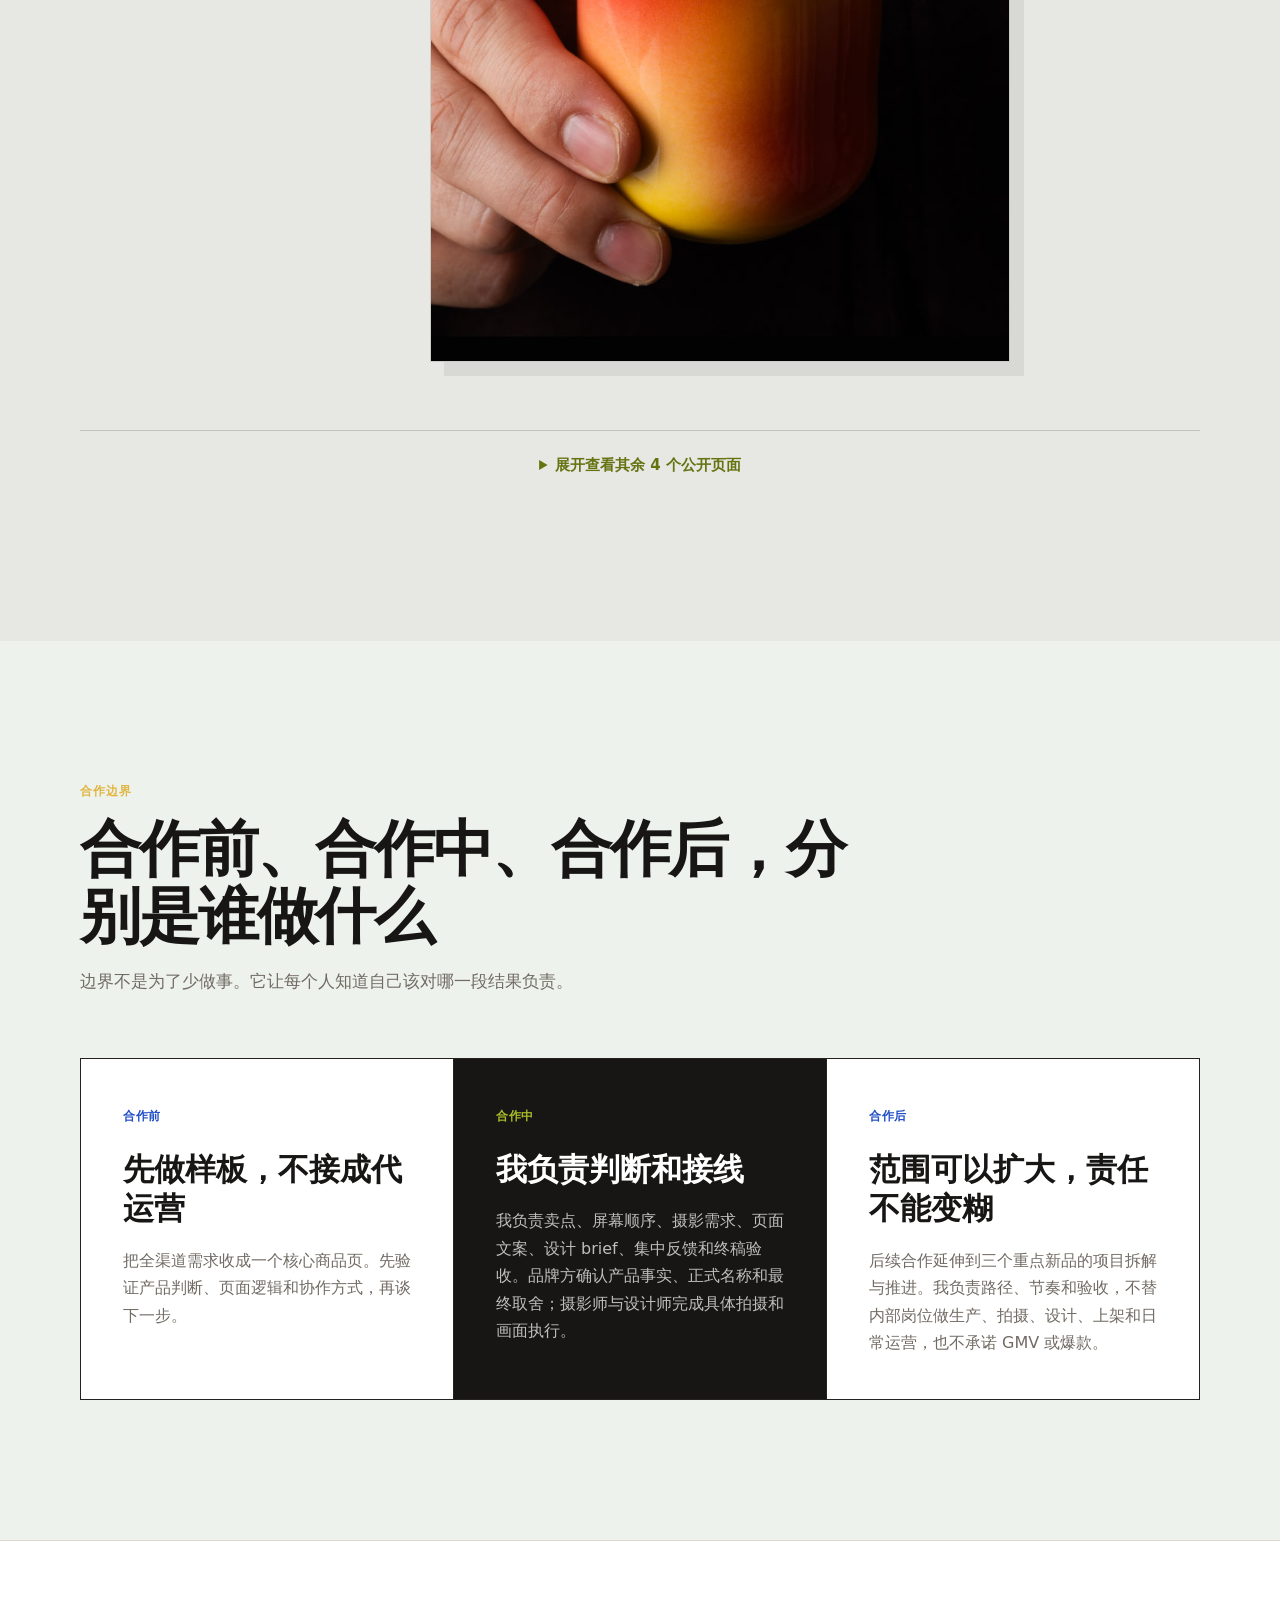
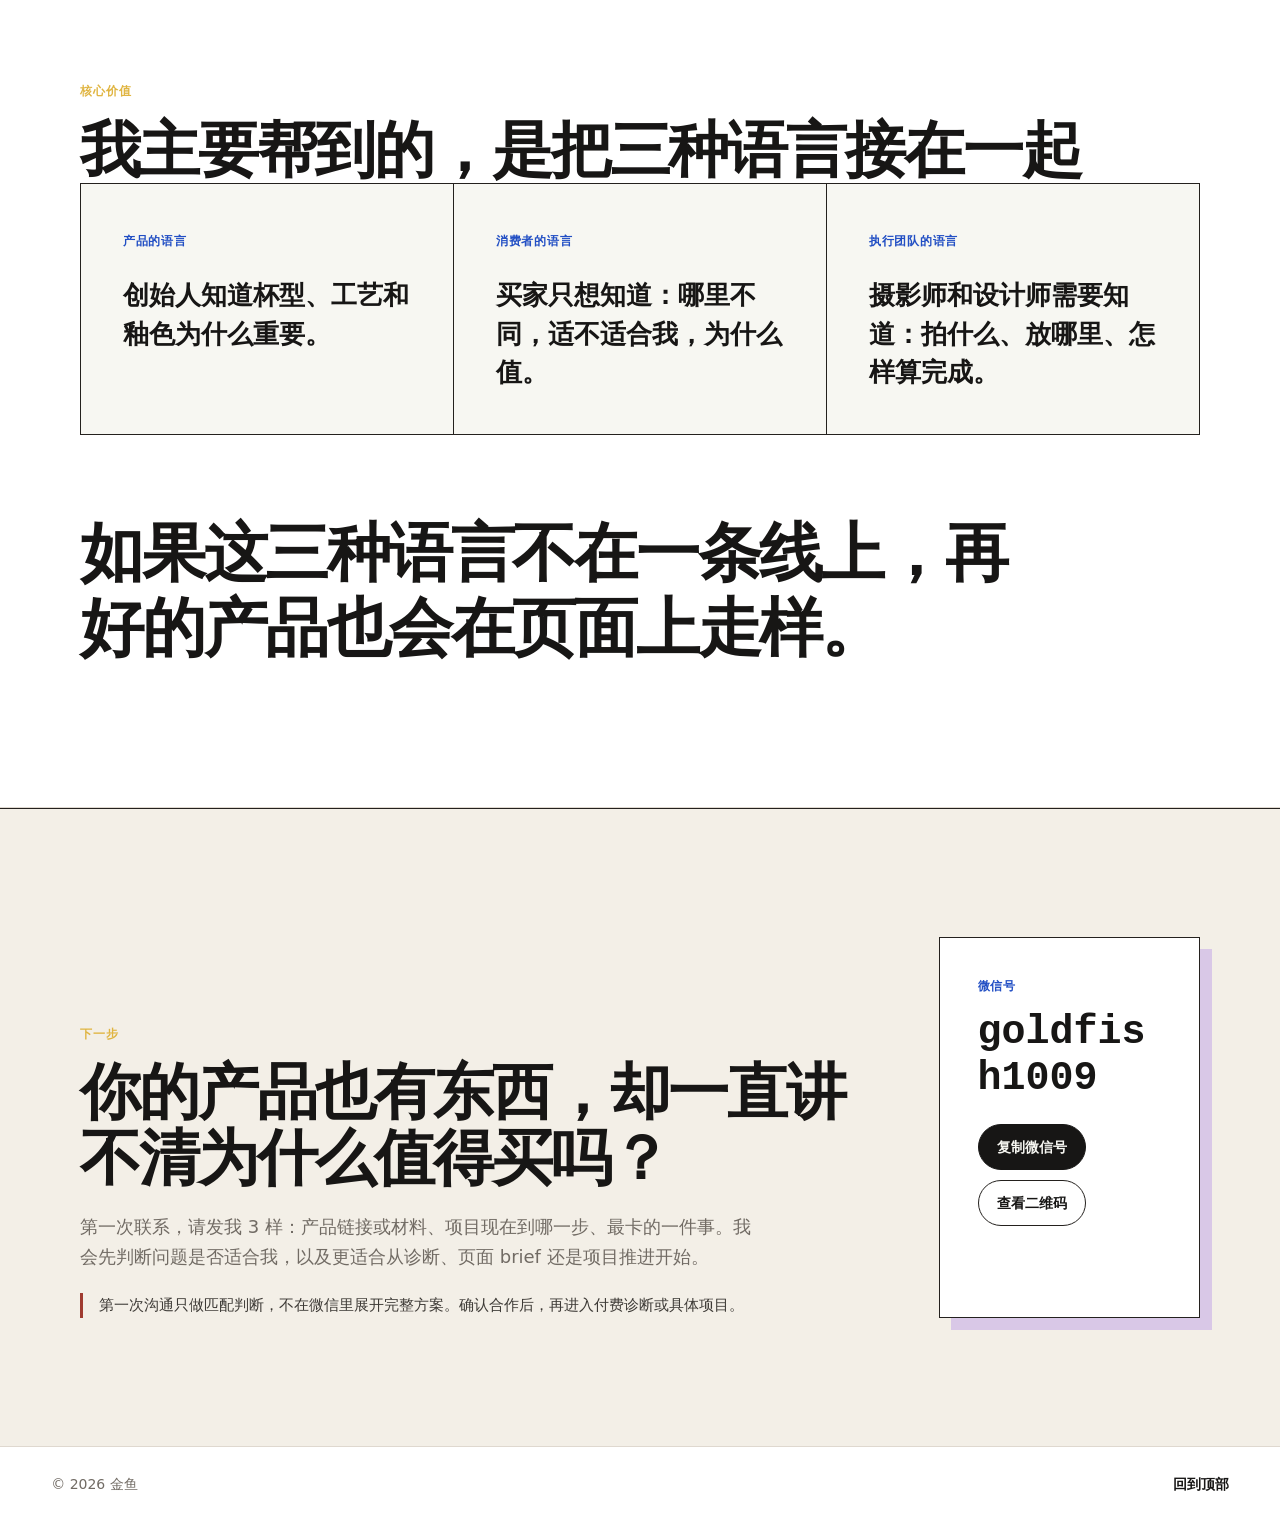
==== commit 5ff97f2a: "Redesign case visual evidence" ====
--- a/work/ccclay/index.html
+++ b/work/ccclay/index.html
@@ -184,47 +184,56 @@
             <div class="key-screen-grid">
               <a class="screen-card" href="./assets/detail-01-core-promise.jpg" target="_blank" rel="noreferrer">
                 <figure>
-                  <img
-                    src="./assets/detail-01-core-promise.jpg"
-                    alt="详情页第一屏，一杯两喝，双重体验"
-                    width="750"
-                    height="1150"
-                    loading="lazy"
-                  />
                   <figcaption>
                     <span>01 · 为什么值得继续看</span>
                     <strong>先把“一杯两喝”说出来。</strong>
+                    <span class="screen-open">打开完整长图 <span aria-hidden="true">↗</span></span>
                   </figcaption>
+                  <div class="screen-artwork">
+                    <img
+                      src="./assets/detail-01-core-promise.jpg"
+                      alt="详情页第一屏，一杯两喝，双重体验"
+                      width="750"
+                      height="1150"
+                      loading="lazy"
+                    />
+                  </div>
                 </figure>
               </a>
               <a class="screen-card" href="./assets/detail-02-not-crooked.jpg" target="_blank" rel="noreferrer">
                 <figure>
-                  <img
-                    src="./assets/detail-02-not-crooked.jpg"
-                    alt="详情页第二屏，不是歪的，是设计的"
-                    width="750"
-                    height="1898"
-                    loading="lazy"
-                  />
                   <figcaption>
                     <span>02 · 它是不是歪了</span>
                     <strong>先解除误解，后面才讲得动。</strong>
+                    <span class="screen-open">打开完整长图 <span aria-hidden="true">↗</span></span>
                   </figcaption>
+                  <div class="screen-artwork">
+                    <img
+                      src="./assets/detail-02-not-crooked.jpg"
+                      alt="详情页第二屏，不是歪的，是设计的"
+                      width="750"
+                      height="1898"
+                      loading="lazy"
+                    />
+                  </div>
                 </figure>
               </a>
               <a class="screen-card" href="./assets/detail-03-turn-to-taste.jpg" target="_blank" rel="noreferrer">
                 <figure>
-                  <img
-                    src="./assets/detail-03-turn-to-taste.jpg"
-                    alt="详情页第三屏，转一转，换种喝法"
-                    width="750"
-                    height="2278"
-                    loading="lazy"
-                  />
                   <figcaption>
                     <span>03 · 倾角怎么用</span>
                     <strong>把结构翻成一个手上的动作。</strong>
+                    <span class="screen-open">打开完整长图 <span aria-hidden="true">↗</span></span>
                   </figcaption>
+                  <div class="screen-artwork">
+                    <img
+                      src="./assets/detail-03-turn-to-taste.jpg"
+                      alt="详情页第三屏，转一转，换种喝法"
+                      width="750"
+                      height="2278"
+                      loading="lazy"
+                    />
+                  </div>
                 </figure>
               </a>
             </div>
--- a/work/ccclay/case.css
+++ b/work/ccclay/case.css
@@ -340,24 +340,30 @@
 
 .case-visual-story {
   padding: clamp(82px, 11vw, 152px) 0;
-  background: var(--ink);
-  color: #ffffff;
-}
-
-.case-story-heading {
+  background:
+    linear-gradient(165deg, rgba(255, 255, 255, 0.5), transparent 34%),
+    #e7e8e4;
+  color: var(--ink);
+}
+
+.case-visual-story .case-index {
+  color: #6f7d16;
+}
+
+.case-visual-story .case-story-heading {
   max-width: 880px;
-  margin-bottom: clamp(44px, 7vw, 82px);
-}
-
-.case-story-heading > p:last-child {
-  color: rgba(255, 255, 255, 0.62);
+  margin-bottom: clamp(48px, 6vw, 72px);
+}
+
+.case-visual-story .case-story-heading > p:last-child {
+  color: var(--muted);
 }
 
 .key-screen-grid {
   display: grid;
-  grid-template-columns: repeat(3, minmax(0, 1fr));
-  gap: clamp(16px, 2.6vw, 32px);
-  align-items: start;
+  gap: clamp(86px, 11vw, 144px);
+  max-width: 1040px;
+  margin: 0 auto;
 }
 
 .screen-card,
@@ -365,69 +371,161 @@
   display: block;
 }
 
-.screen-card figure,
+.screen-card {
+  --screen-accent: #81689a;
+  color: var(--ink);
+  scroll-margin-top: 110px;
+}
+
+.screen-card:nth-child(2) {
+  --screen-accent: #748314;
+}
+
+.screen-card:nth-child(3) {
+  --screen-accent: #c65b2c;
+}
+
+.screen-card figure {
+  display: grid;
+  grid-template-areas: "copy artwork";
+  grid-template-columns: minmax(220px, 0.58fr) minmax(0, 580px);
+  gap: clamp(40px, 7vw, 92px);
+  align-items: start;
+  margin: 0;
+  padding-top: clamp(24px, 3vw, 38px);
+  border-top: 1px solid rgba(23, 22, 21, 0.24);
+}
+
+.screen-card:nth-child(2) figure {
+  grid-template-areas: "artwork copy";
+  grid-template-columns: minmax(0, 580px) minmax(220px, 0.58fr);
+}
+
 .screen-gallery figure {
   margin: 0;
 }
 
-.screen-card img,
-.screen-gallery img {
-  width: 100%;
-  border: 1px solid rgba(255, 255, 255, 0.26);
-  background: #ffffff;
-  box-shadow: 0 24px 64px rgba(0, 0, 0, 0.2);
-  transition: transform 180ms ease;
-}
-
-.screen-card:hover img,
-.screen-gallery a:hover img {
-  transform: translateY(-4px);
-}
-
 .screen-card figcaption {
-  display: grid;
-  gap: 6px;
-  padding: 18px 2px 0;
-}
-
-.screen-card figcaption span {
-  color: var(--case-lime);
+  position: sticky;
+  top: 112px;
+  grid-area: copy;
+  display: grid;
+  gap: 12px;
+  align-content: start;
+  padding: 12px 0 0;
+}
+
+.screen-card figcaption::before {
+  content: "";
+  width: 84px;
+  height: 9px;
+  margin-bottom: 14px;
+  border-top: 2px solid var(--screen-accent);
+  border-bottom: 6px solid var(--screen-accent);
+  transform: rotate(-7deg);
+  transform-origin: left center;
+}
+
+.screen-card figcaption > span:first-child {
+  color: var(--screen-accent);
   font-size: 12px;
   font-weight: 900;
+  letter-spacing: 0.04em;
 }
 
 .screen-card figcaption strong {
-  font-size: 17px;
-  line-height: 1.45;
+  max-width: 320px;
+  font-family:
+    "Noto Serif SC", "Source Han Serif SC", "Songti SC", "SimSun", serif;
+  font-size: clamp(28px, 3vw, 42px);
+  line-height: 1.26;
+  letter-spacing: -0.025em;
+}
+
+.screen-open {
+  width: fit-content;
+  margin-top: 10px;
+  padding-bottom: 3px;
+  border-bottom: 1px solid currentColor;
+  color: var(--soft-ink);
+  font-size: 13px !important;
+  font-weight: 750 !important;
+  letter-spacing: 0 !important;
+}
+
+.screen-artwork {
+  grid-area: artwork;
+  overflow: hidden;
+  max-width: 580px;
+  border: 1px solid rgba(23, 22, 21, 0.2);
+  background: #f8f8f5;
+  box-shadow: 14px 14px 0 rgba(23, 22, 21, 0.07);
+  transition:
+    transform 180ms ease,
+    box-shadow 180ms ease;
+}
+
+.screen-artwork img {
+  display: block;
+  width: 100%;
+  height: auto;
+  border: 0;
+  background: #f8f8f5;
+  box-shadow: none;
+}
+
+.screen-card:hover .screen-artwork {
+  transform: translate(3px, -3px);
+  box-shadow: 10px 18px 0 rgba(23, 22, 21, 0.1);
+}
+
+.screen-card:hover .screen-open {
+  color: var(--screen-accent);
 }
 
 .screen-gallery {
   display: grid;
-  grid-template-columns: repeat(3, minmax(0, 1fr));
+  grid-template-columns: repeat(2, minmax(0, 1fr));
   gap: clamp(28px, 4vw, 50px) clamp(16px, 2.6vw, 32px);
   align-items: start;
   margin-top: clamp(64px, 9vw, 108px);
   padding-top: clamp(52px, 7vw, 82px);
-  border-top: 1px solid rgba(255, 255, 255, 0.18);
+  border-top: 1px solid rgba(23, 22, 21, 0.18);
+}
+
+.screen-gallery img {
+  display: block;
+  width: 100%;
+  height: clamp(480px, 48vw, 660px);
+  border: 1px solid rgba(23, 22, 21, 0.18);
+  background: #f8f8f5;
+  object-fit: cover;
+  object-position: top;
+  box-shadow: none;
+  transition: transform 180ms ease;
+}
+
+.screen-gallery a:hover img {
+  transform: translateY(-4px);
 }
 
 .screen-details {
-  margin-top: clamp(56px, 8vw, 92px);
-  border-top: 1px solid rgba(255, 255, 255, 0.18);
+  margin-top: clamp(44px, 6vw, 68px);
+  border-top: 1px solid rgba(23, 22, 21, 0.18);
 }
 
 .screen-details summary {
   width: fit-content;
   margin: 0 auto;
   padding: 22px 4px;
-  color: var(--case-lime);
+  color: #667311;
   font-size: 15px;
   font-weight: 850;
   cursor: pointer;
 }
 
 .screen-details summary:hover {
-  color: #ffffff;
+  color: var(--ink);
 }
 
 .screen-details summary:focus-visible {
@@ -460,12 +558,12 @@
   grid-template-columns: 36px minmax(0, 1fr);
   gap: 10px;
   padding-top: 14px;
-  color: rgba(255, 255, 255, 0.7);
+  color: var(--muted);
   font-size: 14px;
 }
 
 .screen-gallery figcaption strong {
-  color: var(--case-lime);
+  color: #667311;
   font-family: ui-monospace, "SFMono-Regular", Consolas, monospace;
 }
 
@@ -662,6 +760,19 @@
   .value-grid article {
     min-height: auto;
   }
+
+  .screen-card figure {
+    grid-template-columns: minmax(180px, 0.48fr) minmax(0, 500px);
+    gap: clamp(28px, 5vw, 46px);
+  }
+
+  .screen-card:nth-child(2) figure {
+    grid-template-columns: minmax(0, 500px) minmax(180px, 0.48fr);
+  }
+
+  .screen-card figcaption strong {
+    font-size: clamp(26px, 4vw, 36px);
+  }
 }
 
 @media (max-width: 700px) {
@@ -711,6 +822,45 @@
     margin-inline: auto;
   }
 
+  .case-visual-story .case-story-heading {
+    margin-bottom: 40px;
+  }
+
+  .key-screen-grid {
+    gap: 72px;
+  }
+
+  .screen-card figure,
+  .screen-card:nth-child(2) figure {
+    grid-template-areas:
+      "copy"
+      "artwork";
+    grid-template-columns: 1fr;
+    gap: 24px;
+    padding-top: 28px;
+  }
+
+  .screen-card figcaption {
+    position: static;
+    padding-top: 0;
+  }
+
+  .screen-card figcaption::before {
+    width: 66px;
+    margin-bottom: 8px;
+  }
+
+  .screen-artwork {
+    width: 100%;
+    max-width: 520px;
+    margin-inline: auto;
+    box-shadow: 8px 8px 0 rgba(23, 22, 21, 0.07);
+  }
+
+  .screen-gallery img {
+    height: min(120vw, 560px);
+  }
+
   .case-cta .case-actions {
     width: 100%;
   }
@@ -729,6 +879,7 @@
     transform: none;
   }
 
+  .screen-artwork,
   .screen-card img,
   .screen-gallery img {
     transition: none;
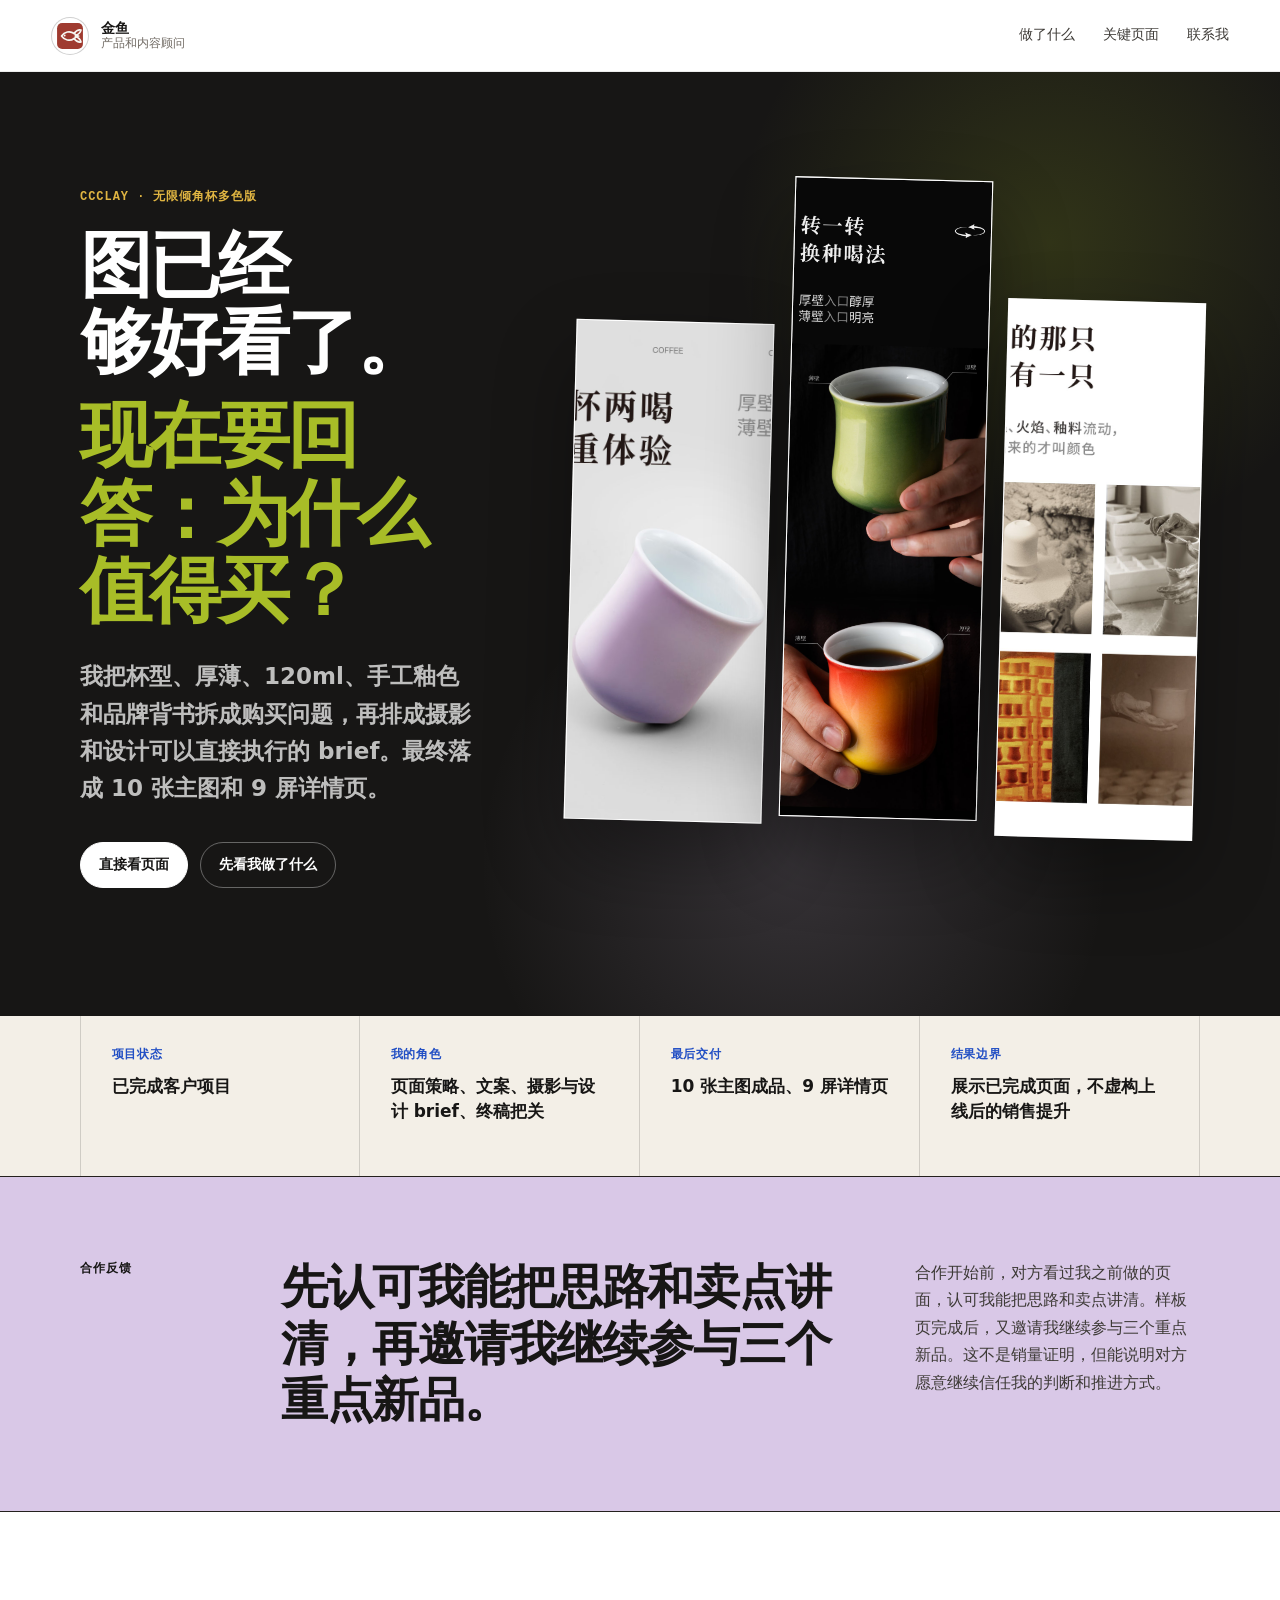
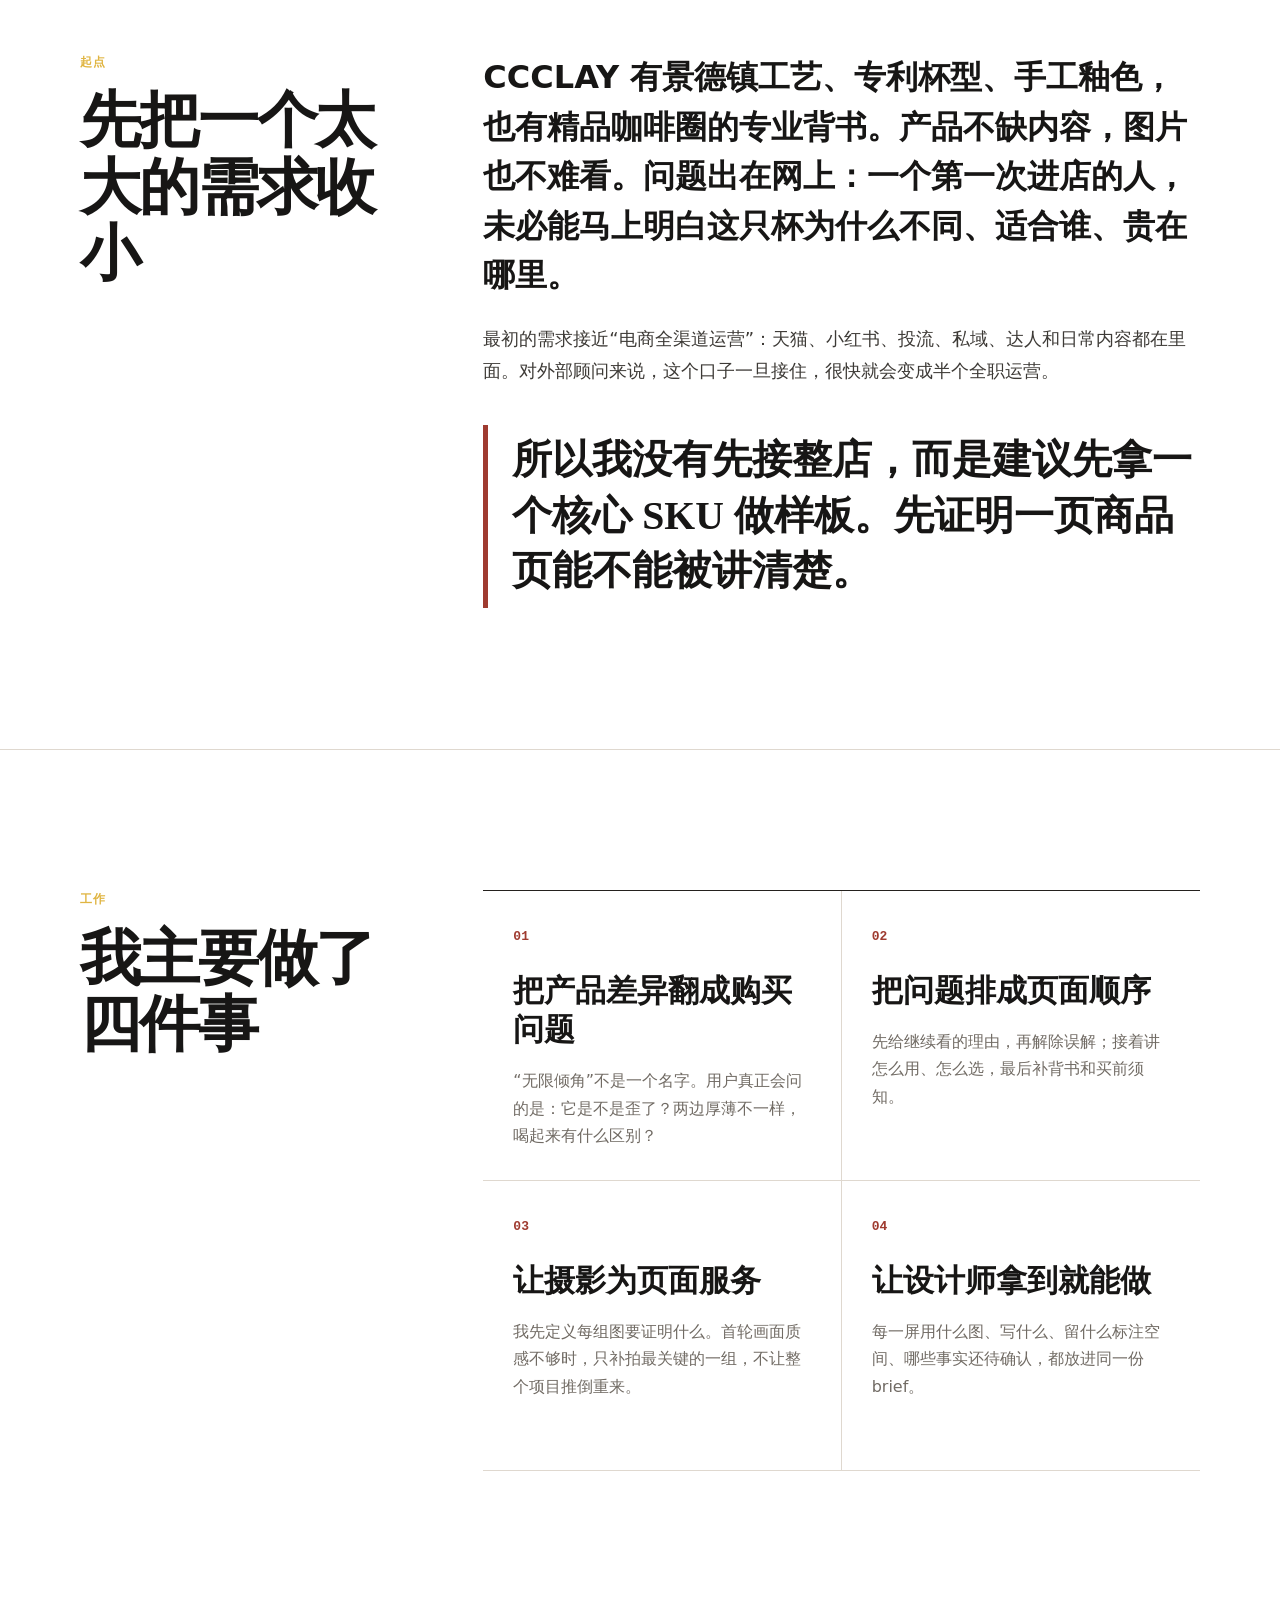
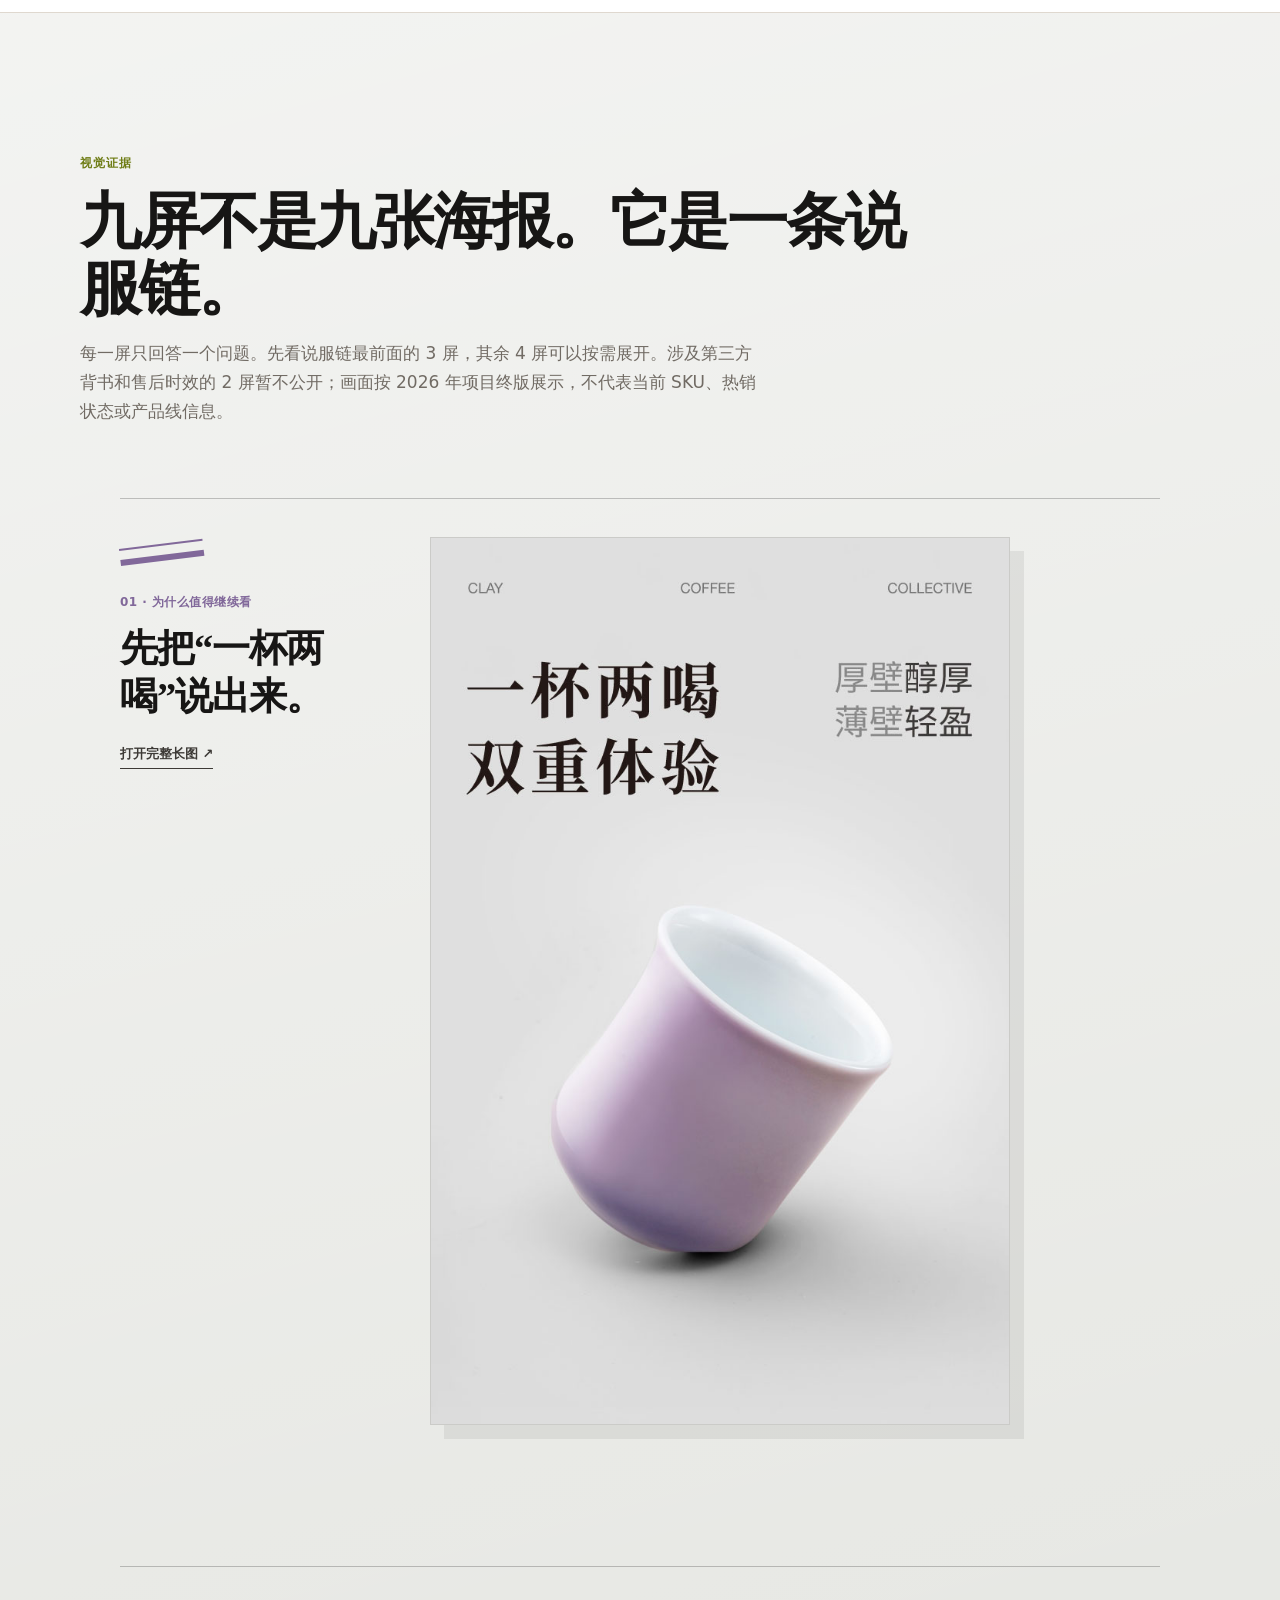
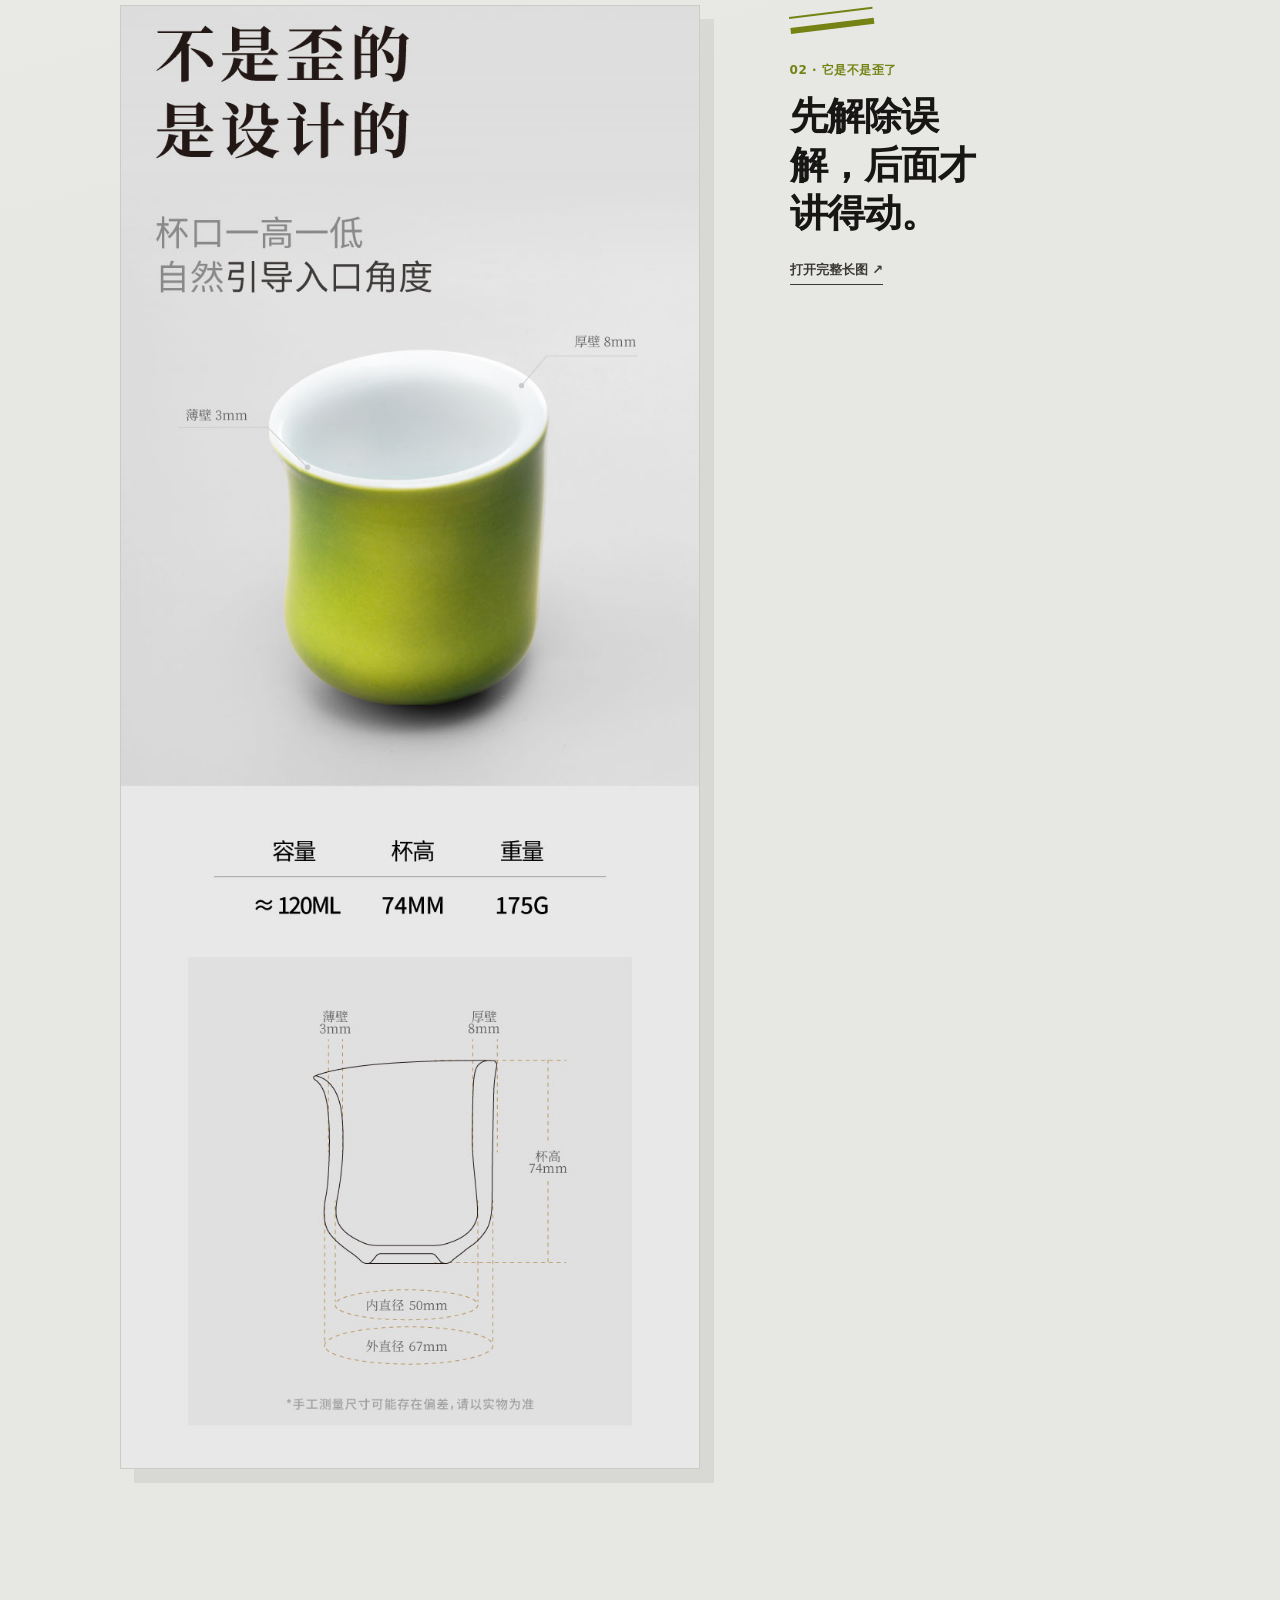
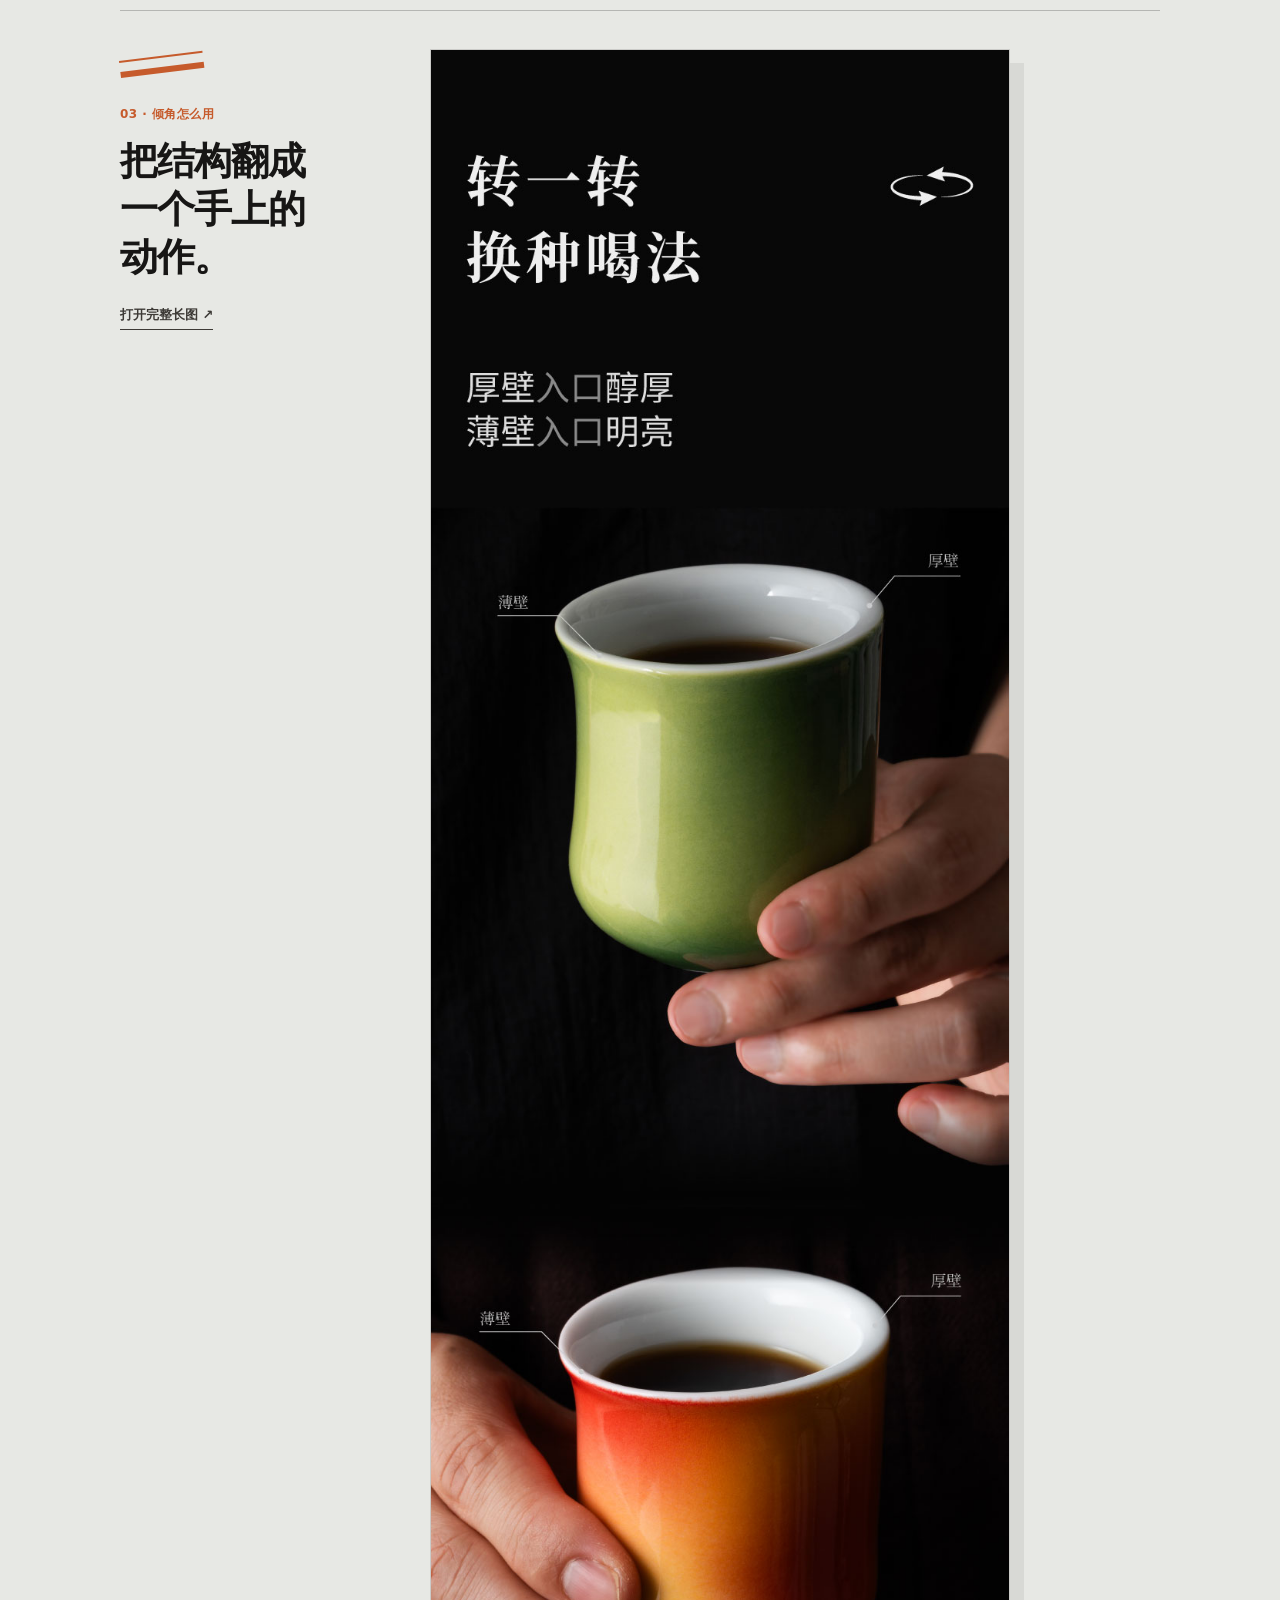
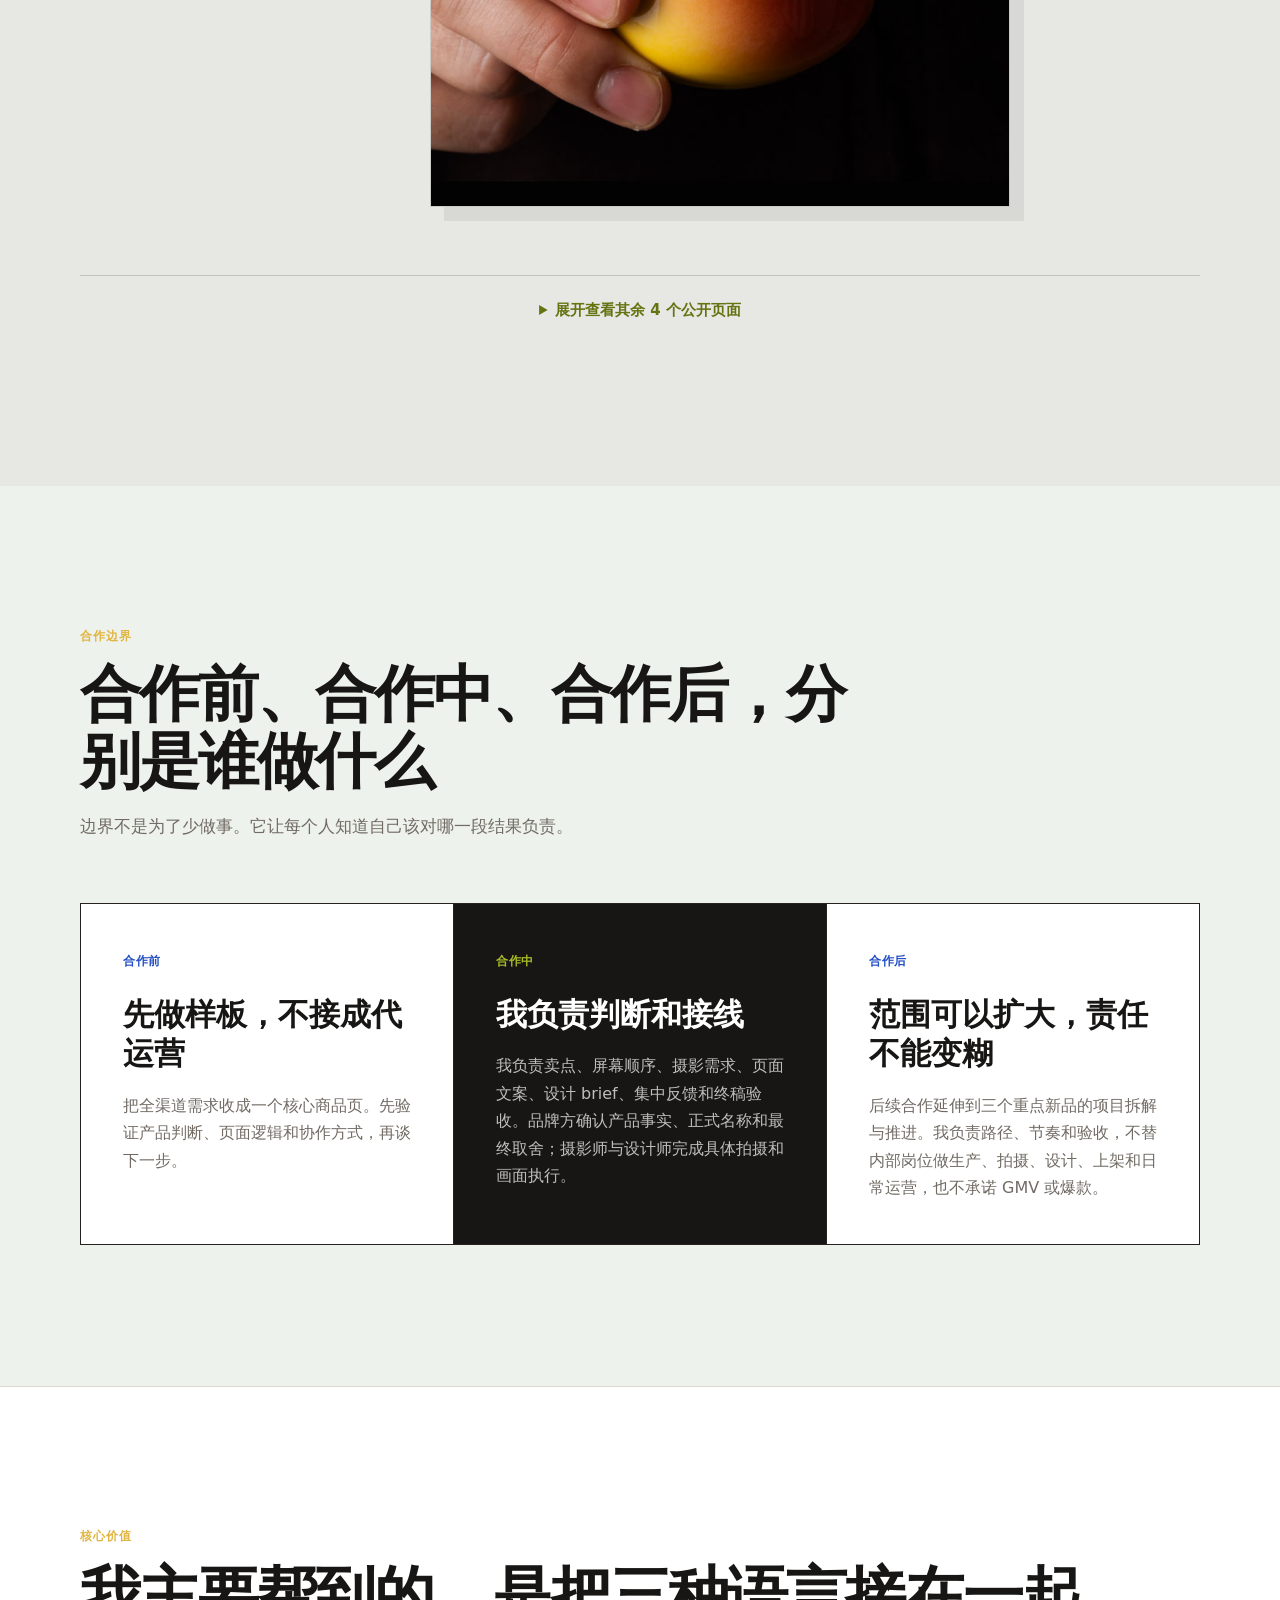
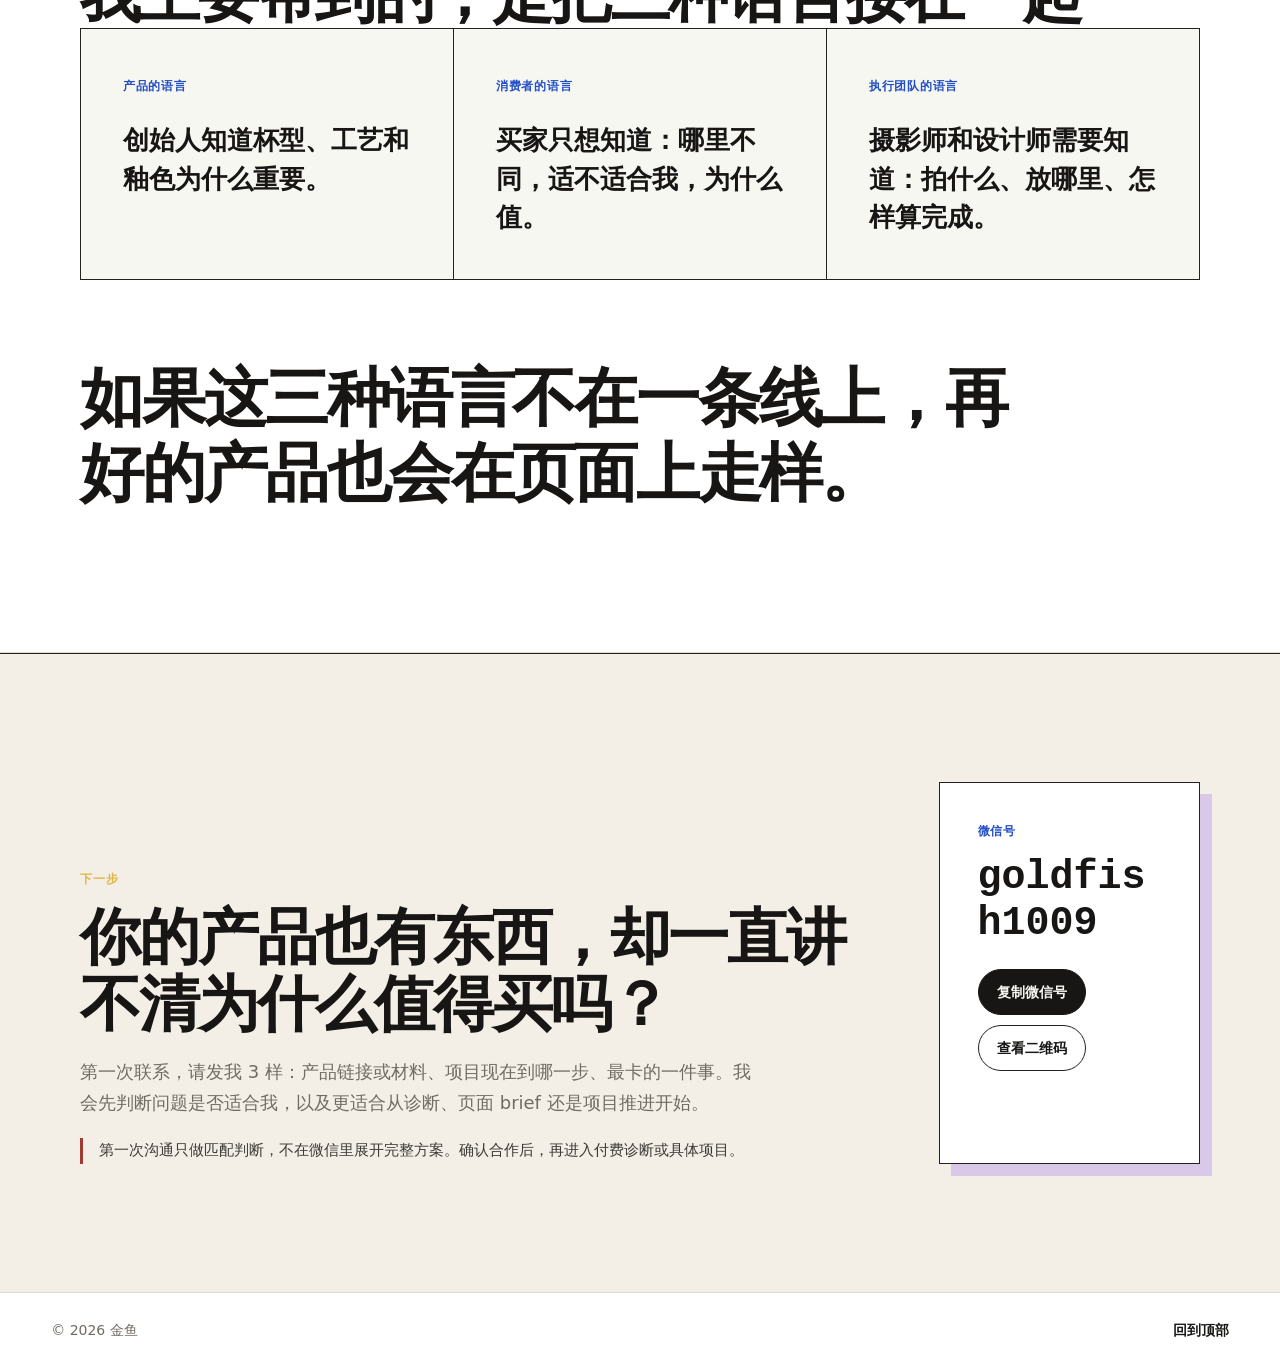
==== commit 1e1a71e8: "Rebuild mobile visual hierarchy" ====
--- a/work/ccclay/index.html
+++ b/work/ccclay/index.html
@@ -39,6 +39,17 @@
         <a href="#detail-page">关键页面</a>
         <a href="#case-contact">联系我</a>
       </nav>
+      <div class="mobile-header-actions">
+        <a class="mobile-contact-link" href="#case-contact">联系我</a>
+        <details class="mobile-nav">
+          <summary>菜单</summary>
+          <nav class="mobile-nav-panel" aria-label="移动端案例导航">
+            <a href="#work">做了什么</a>
+            <a href="#detail-page">关键页面</a>
+            <a href="../../">返回首页</a>
+          </nav>
+        </details>
+      </div>
     </header>
 
     <main id="case-main">
@@ -48,17 +59,37 @@
             <div class="case-hero-copy">
               <p class="case-eyebrow">CCCLAY · 无限倾角杯多色版</p>
               <h1 class="case-title">
-                这只杯子不缺好看的图。
-                <span>它需要一条让人看懂“为什么值得买”的路。</span>
+                图已经<br class="case-desktop-break" />够好看了。
+                <span>现在要回答：<br class="case-mobile-break" />为什么值得买？</span>
               </h1>
               <p class="case-lead">
-                我先把杯型、厚薄、120ml、手工釉色和品牌背书拆成购买问题，再把答案排成摄影和设计都能执行的 brief，最终落成 10 张主图和 9 屏详情页。
+                我把杯型、厚薄、120ml、手工釉色和品牌背书拆成购买问题，再排成摄影和设计可以直接执行的 brief。最终落成 10 张主图和 9 屏详情页。
               </p>
               <div class="case-actions" aria-label="案例主要行动">
                 <a class="button case-button-primary" href="#detail-page">直接看页面</a>
                 <a class="button case-button-ghost" href="#work">先看我做了什么</a>
               </div>
             </div>
+
+            <a
+              class="case-hero-mobile-proof"
+              href="./assets/detail-01-core-promise.jpg"
+              target="_blank"
+              rel="noreferrer"
+            >
+              <figure>
+                <img
+                  src="./assets/detail-01-core-promise.jpg"
+                  alt="详情页首屏，一杯两喝，双重体验"
+                  width="750"
+                  height="1150"
+                />
+                <figcaption>
+                  <span>页面证据 01</span>
+                  <strong>先把“一杯两喝”放到第一眼。</strong>
+                </figcaption>
+              </figure>
+            </a>
 
             <div class="case-hero-collage" aria-label="CCCLAY 详情页局部预览">
               <figure>
--- a/styles.css
+++ b/styles.css
@@ -67,7 +67,8 @@
 }
 
 a:focus-visible,
-button:focus-visible {
+button:focus-visible,
+.mobile-nav summary:focus-visible {
   outline: 3px solid var(--blue);
   outline-offset: 4px;
 }
@@ -152,6 +153,70 @@
 
 .nav-links a:hover {
   border-color: currentColor;
+}
+
+.mobile-header-actions,
+.mobile-break {
+  display: none;
+}
+
+.mobile-header-actions {
+  align-items: center;
+  gap: 14px;
+  margin-left: auto;
+}
+
+.mobile-contact-link,
+.mobile-nav summary {
+  font-size: 13px;
+  font-weight: 800;
+  line-height: 1;
+}
+
+.mobile-contact-link {
+  color: var(--red);
+}
+
+.mobile-nav {
+  position: relative;
+}
+
+.mobile-nav summary {
+  border: 1px solid var(--line-dark);
+  border-radius: 4px;
+  padding: 9px 11px;
+  background: #ffffff;
+  cursor: pointer;
+  list-style: none;
+}
+
+.mobile-nav summary::-webkit-details-marker {
+  display: none;
+}
+
+.mobile-nav-panel {
+  position: absolute;
+  z-index: 30;
+  top: calc(100% + 10px);
+  right: 0;
+  display: grid;
+  width: min(220px, calc(100vw - 32px));
+  border: 1px solid var(--line-dark);
+  background: #ffffff;
+  box-shadow: 8px 8px 0 rgba(23, 22, 21, 0.09);
+  padding: 6px 12px;
+}
+
+.mobile-nav-panel a {
+  padding: 11px 2px;
+  border-bottom: 1px solid var(--line);
+  color: var(--soft-ink);
+  font-size: 14px;
+  font-weight: 700;
+}
+
+.mobile-nav-panel a:last-child {
+  border-bottom: 0;
 }
 
 .section-shell {
@@ -505,8 +570,8 @@
   margin: 0;
   font-family:
     "Noto Serif SC", "Source Han Serif SC", "Songti SC", "SimSun", serif;
-  font-size: clamp(40px, 5.6vw, 74px);
-  line-height: 1.08;
+  font-size: clamp(36px, 4.6vw, 60px);
+  line-height: 1.14;
   letter-spacing: -0.035em;
 }
 
@@ -588,9 +653,9 @@
   max-width: 650px;
   margin: 0;
   color: var(--ink);
-  font-size: clamp(17px, 1.7vw, 22px);
-  font-weight: 780;
-  line-height: 1.48;
+  font-size: clamp(16px, 1.45vw, 20px);
+  font-weight: 740;
+  line-height: 1.58;
 }
 
 .fault-junction {
@@ -669,8 +734,8 @@
   margin-top: 22px;
   font-family:
     "Noto Serif SC", "Source Han Serif SC", "Songti SC", "SimSun", serif;
-  font-size: clamp(28px, 3.3vw, 46px);
-  line-height: 1.2;
+  font-size: clamp(26px, 2.7vw, 38px);
+  line-height: 1.26;
   letter-spacing: -0.025em;
 }
 
@@ -1443,7 +1508,8 @@
   }
 
   .routing-case-heading h2 {
-    font-size: clamp(38px, 11.5vw, 52px);
+    font-size: clamp(30px, 8.8vw, 38px);
+    line-height: 1.2;
   }
 
   .fault-router {
@@ -1491,7 +1557,7 @@
   }
 
   .route-destination {
-    min-height: 480px;
+    min-height: 390px;
     padding: 30px 24px;
   }
 
@@ -1594,8 +1660,9 @@
 
 .hero-title span {
   max-width: 780px;
-  font-size: clamp(56px, 8vw, 104px);
+  font-size: clamp(56px, 6.6vw, 88px);
   line-height: 1.02;
+  white-space: nowrap;
 }
 
 .hero-title em {
@@ -1788,3 +1855,450 @@
     width: 100%;
   }
 }
+
+/* 2026-08 mobile proof-sheet redesign */
+@media (max-width: 700px) {
+  section[id] {
+    scroll-margin-top: 66px;
+  }
+
+  body {
+    background: #f4f5f2;
+  }
+
+  h1,
+  h2,
+  h3 {
+    overflow-wrap: normal;
+    word-break: auto-phrase;
+    text-wrap: balance;
+  }
+
+  .site-header {
+    min-height: 56px;
+    align-items: center;
+    gap: 12px;
+    padding: 10px 16px;
+    background: rgba(255, 255, 255, 0.96);
+    backdrop-filter: blur(14px);
+  }
+
+  .brand {
+    gap: 8px;
+  }
+
+  .brand-mark {
+    width: 32px;
+    height: 32px;
+  }
+
+  .brand-text strong {
+    font-size: 14px;
+  }
+
+  .brand-text small,
+  .nav-links {
+    display: none;
+  }
+
+  .mobile-header-actions {
+    display: flex;
+  }
+
+  .section-shell {
+    width: min(100% - 32px, 1120px);
+  }
+
+  .button {
+    border-radius: 5px;
+    font-weight: 780;
+  }
+
+  .hero {
+    padding: 34px 0 46px;
+    background: linear-gradient(180deg, #ffffff 0%, #f4f5f2 100%);
+  }
+
+  .hero-grid {
+    gap: 30px;
+  }
+
+  .hero .kicker,
+  .snapshot .kicker,
+  .section-heading .kicker {
+    color: var(--red);
+    font-size: 11px;
+  }
+
+  .hero-title {
+    gap: 12px;
+  }
+
+  .hero-title > span {
+    max-width: none;
+    font-family: inherit;
+    font-size: clamp(42px, 12vw, 48px);
+    font-weight: 850;
+    line-height: 1.04;
+    letter-spacing: -0.055em;
+    white-space: nowrap;
+  }
+
+  .hero-title > em {
+    max-width: none;
+    color: var(--red);
+    font-size: clamp(23px, 6.6vw, 27px);
+    line-height: 1.3;
+    letter-spacing: -0.025em;
+  }
+
+  .mobile-break {
+    display: inline;
+  }
+
+  .hero-lead {
+    margin-top: 24px;
+    color: var(--soft-ink);
+    font-size: 17px;
+    font-weight: 650;
+    line-height: 1.58;
+  }
+
+  .hero-sublead {
+    margin-top: 14px;
+    font-size: 15px;
+    font-weight: 500;
+    line-height: 1.65;
+  }
+
+  .hero-actions {
+    display: grid;
+    grid-template-columns: repeat(2, minmax(0, 1fr));
+    gap: 8px 14px;
+    margin-top: 24px;
+  }
+
+  .hero-actions .button {
+    width: auto;
+  }
+
+  .hero-actions .button.primary {
+    grid-column: 1 / -1;
+  }
+
+  .hero-actions .button.ghost,
+  .hero-actions .button.text-link {
+    min-height: 38px;
+    border: 0;
+    border-bottom: 1px solid var(--line-dark);
+    border-radius: 0;
+    padding: 7px 0;
+    background: transparent;
+    color: var(--soft-ink);
+  }
+
+  .hero-visual-case {
+    position: relative;
+    margin: 4px 0 0;
+    border: 1px solid var(--line);
+    background: #ffffff;
+    padding: 10px;
+  }
+
+  .hero-visual-case::before,
+  .hero-visual-case::after {
+    position: absolute;
+    z-index: 2;
+    width: 26px;
+    height: 26px;
+    pointer-events: none;
+    content: "";
+  }
+
+  .hero-visual-case::before {
+    top: -6px;
+    left: -6px;
+    border-top: 2px solid var(--red);
+    border-left: 2px solid var(--red);
+  }
+
+  .hero-visual-case::after {
+    right: -6px;
+    bottom: -6px;
+    border-right: 2px solid var(--red);
+    border-bottom: 2px solid var(--red);
+  }
+
+  .hero-visual-case img {
+    height: auto;
+    min-height: 0;
+    aspect-ratio: 1;
+    border: 0;
+    box-shadow: none;
+    object-fit: cover;
+  }
+
+  .visual-note {
+    position: static;
+    width: 100%;
+    margin: 0;
+    border: 0;
+    border-top: 1px solid var(--line);
+    background: transparent;
+    padding: 14px 2px 2px;
+    backdrop-filter: none;
+  }
+
+  .visual-note strong {
+    font-size: 18px;
+  }
+
+  .snapshot {
+    padding: 48px 0;
+    background: #f0f2ee;
+  }
+
+  .snapshot-title,
+  .section-heading h2,
+  .routing-case-heading h2,
+  .contact-layout h2 {
+    font-family: inherit;
+    font-size: clamp(30px, 8.5vw, 34px);
+    line-height: 1.18;
+    letter-spacing: -0.035em;
+  }
+
+  .signal-list-problems {
+    border-top: 1px solid var(--line-dark);
+  }
+
+  .signal-list-problems span {
+    min-height: auto;
+    border: 0;
+    border-bottom: 1px solid var(--line);
+    background: transparent;
+    padding: 14px 0;
+    font-weight: 650;
+  }
+
+  .featured-work {
+    padding-block: 64px;
+    border-color: var(--line);
+    background: #ffffff;
+    color: var(--ink);
+  }
+
+  .featured-work .kicker {
+    color: var(--red);
+  }
+
+  .featured-work-copy h2 {
+    font-family: inherit;
+    font-size: clamp(30px, 8.5vw, 34px);
+    line-height: 1.2;
+    letter-spacing: -0.035em;
+  }
+
+  .featured-work-lead {
+    margin-top: 20px;
+    color: var(--muted);
+    font-size: 16px;
+    font-weight: 540;
+    line-height: 1.68;
+  }
+
+  .featured-work-role {
+    margin-top: 20px;
+    border-left-color: var(--red);
+    color: var(--soft-ink);
+  }
+
+  .featured-work .featured-work-actions .button.primary {
+    border-color: var(--ink);
+    background: var(--ink);
+    color: #ffffff;
+  }
+
+  .featured-work .featured-work-actions .button.text-link {
+    color: var(--red);
+  }
+
+  .featured-work-visual {
+    position: relative;
+    display: grid;
+    grid-template-columns: repeat(2, minmax(0, 1fr));
+    grid-template-rows: auto;
+    gap: 10px;
+    width: 100%;
+    height: auto;
+    overflow: visible;
+    border: 1px solid var(--line);
+    background: #ffffff;
+    padding: 10px;
+  }
+
+  .featured-work-tile:not(:first-child) {
+    display: block;
+  }
+
+  .featured-work-tile {
+    border-color: var(--line);
+  }
+
+  .featured-work-tile-main {
+    grid-column: 1 / -1;
+  }
+
+  .featured-work-tile figure {
+    display: grid;
+    grid-template-rows: auto auto;
+    height: auto;
+  }
+
+  .featured-work-tile-main figure {
+    height: auto;
+  }
+
+  .featured-work-tile-main img {
+    height: auto;
+    aspect-ratio: 1;
+    object-fit: cover;
+  }
+
+  .featured-work-tile:not(:first-child) img {
+    height: auto;
+    aspect-ratio: 1;
+    object-fit: cover;
+    object-position: top;
+  }
+
+  .featured-work-tile figcaption {
+    position: static;
+    border: 0;
+    border-top: 1px solid var(--line);
+    background: transparent;
+    color: var(--ink);
+    padding: 14px 2px 4px;
+    backdrop-filter: none;
+  }
+
+  .section {
+    padding: 64px 0;
+  }
+
+  .section-heading.wide {
+    margin-bottom: 30px;
+  }
+
+  .section-heading p:not(.kicker) {
+    font-size: 15px;
+    line-height: 1.68;
+  }
+
+  .service-grid {
+    gap: 0;
+    border: 0;
+    border-top: 1px solid var(--line-dark);
+    background: transparent;
+  }
+
+  .service-grid article {
+    border-bottom: 1px solid var(--line);
+    background: transparent;
+    padding: 24px 0;
+  }
+
+  .service-grid span {
+    color: var(--red);
+  }
+
+  .service-grid h3,
+  .fit-list h3,
+  .case-body h3 {
+    font-size: 21px;
+  }
+
+  .service-grid p,
+  .fit-list p,
+  .case-body p,
+  .case-body li {
+    font-size: 15px;
+    line-height: 1.68;
+  }
+
+  .cooperation-section {
+    border-color: var(--line);
+    background: #ffffff;
+    color: var(--ink);
+  }
+
+  .cooperation-heading h2 {
+    color: var(--ink);
+  }
+
+  .cooperation-heading .kicker {
+    color: var(--red);
+  }
+
+  .cooperation-grid {
+    gap: 0;
+    border: 0;
+    border-top: 1px solid var(--line-dark);
+    background: transparent;
+  }
+
+  .cooperation-grid article {
+    display: grid;
+    grid-template-columns: 42px minmax(0, 1fr);
+    column-gap: 14px;
+    min-height: auto;
+    border-bottom: 1px solid var(--line);
+    background: transparent;
+    padding: 22px 0;
+  }
+
+  .cooperation-grid span {
+    grid-row: 1 / 3;
+    color: var(--red);
+    font-size: 12px;
+  }
+
+  .cooperation-grid h3 {
+    margin: 0;
+    font-size: 21px;
+  }
+
+  .cooperation-grid p {
+    grid-column: 2;
+    margin: 7px 0 0;
+    color: var(--muted);
+    font-size: 15px;
+    line-height: 1.62;
+  }
+
+  .cooperation-note {
+    margin: 22px 0 0;
+    border-left: 2px solid var(--red);
+    padding-left: 13px;
+    color: var(--soft-ink);
+    font-size: 14px;
+  }
+
+  .about-copy p {
+    font-size: 17px;
+  }
+
+  .contact-section {
+    padding: 64px 0;
+    background: #f0f2ee;
+  }
+
+  .contact-layout p {
+    font-size: 16px;
+  }
+
+  .wechat-panel {
+    padding: 16px;
+    box-shadow: 7px 7px 0 rgba(23, 22, 21, 0.08);
+  }
+}
--- a/work/ccclay/case.css
+++ b/work/ccclay/case.css
@@ -56,6 +56,14 @@
   font: inherit;
 }
 
+.case-desktop-break {
+  display: inline;
+}
+
+.case-mobile-break {
+  display: none;
+}
+
 .case-lead {
   max-width: 670px;
   margin: 28px 0 0;
@@ -121,6 +129,10 @@
   height: 100%;
   object-fit: cover;
   object-position: top;
+}
+
+.case-hero-mobile-proof {
+  display: none;
 }
 
 .case-facts {
@@ -718,6 +730,10 @@
 }
 
 @media (max-width: 960px) {
+  .case-desktop-break {
+    display: none;
+  }
+
   .case-hero-grid,
   .case-chapter-grid,
   .feedback-grid,
@@ -885,3 +901,338 @@
     transition: none;
   }
 }
+
+/* 2026-08 mobile proof-sheet redesign */
+@media (max-width: 700px) {
+  .case-study-page {
+    --case-lime: var(--red);
+    --case-lilac: #f0f2ee;
+    --case-cream: #f0f2ee;
+    background: #ffffff;
+  }
+
+  .case-hero {
+    padding: 36px 0 54px;
+    border-bottom: 1px solid var(--line);
+    background: #ffffff;
+    color: var(--ink);
+  }
+
+  .case-hero-grid {
+    gap: 30px;
+  }
+
+  .case-eyebrow,
+  .case-index,
+  .trust-strip .case-index {
+    color: var(--red);
+    font-size: 11px;
+  }
+
+  .case-title {
+    margin-top: 14px;
+    font-family: inherit;
+    font-size: clamp(34px, 9.6vw, 38px);
+    font-weight: 850;
+    line-height: 1.13;
+    letter-spacing: -0.045em;
+    text-wrap: balance;
+  }
+
+  .case-title span {
+    margin-top: 0.18em;
+    color: var(--red);
+  }
+
+  .case-mobile-break {
+    display: inline;
+  }
+
+  .case-lead {
+    margin-top: 22px;
+    color: var(--muted);
+    font-size: 16px;
+    font-weight: 520;
+    line-height: 1.7;
+  }
+
+  .case-actions {
+    display: grid;
+    margin-top: 24px;
+  }
+
+  .case-actions .button {
+    width: 100%;
+  }
+
+  .case-button-primary {
+    border-color: var(--ink);
+    background: var(--ink);
+    color: #ffffff;
+  }
+
+  .case-button-ghost {
+    display: none;
+  }
+
+  .case-hero-collage {
+    display: none;
+  }
+
+  .case-hero-mobile-proof {
+    position: relative;
+    display: block;
+    border: 1px solid var(--line);
+    background: #ffffff;
+    color: var(--ink);
+    padding: 10px;
+  }
+
+  .case-hero-mobile-proof::before,
+  .case-hero-mobile-proof::after {
+    position: absolute;
+    width: 26px;
+    height: 26px;
+    pointer-events: none;
+    content: "";
+  }
+
+  .case-hero-mobile-proof::before {
+    top: -6px;
+    left: -6px;
+    border-top: 2px solid var(--red);
+    border-left: 2px solid var(--red);
+  }
+
+  .case-hero-mobile-proof::after {
+    right: -6px;
+    bottom: -6px;
+    border-right: 2px solid var(--red);
+    border-bottom: 2px solid var(--red);
+  }
+
+  .case-hero-mobile-proof figure {
+    margin: 0;
+  }
+
+  .case-hero-mobile-proof img {
+    width: 100%;
+    height: auto;
+    border: 0;
+  }
+
+  .case-hero-mobile-proof figcaption {
+    display: grid;
+    gap: 5px;
+    border-top: 1px solid var(--line);
+    padding: 14px 2px 4px;
+  }
+
+  .case-hero-mobile-proof figcaption span {
+    color: var(--red);
+    font-size: 11px;
+    font-weight: 900;
+    letter-spacing: 0.06em;
+  }
+
+  .case-hero-mobile-proof figcaption strong {
+    font-size: 18px;
+    line-height: 1.35;
+  }
+
+  .case-facts {
+    background: #f0f2ee;
+  }
+
+  .case-facts-grid {
+    grid-template-columns: 1fr;
+  }
+
+  .case-facts-grid div,
+  .case-facts-grid div:first-child {
+    grid-template-columns: 78px minmax(0, 1fr);
+    gap: 14px;
+    min-height: auto;
+    align-items: start;
+    border-right: 0;
+    border-bottom: 1px solid var(--line);
+    border-left: 0;
+    padding: 18px 0;
+  }
+
+  .case-facts-grid div:last-child {
+    border-bottom: 0;
+  }
+
+  .case-facts-grid span,
+  .boundary-grid > article > span,
+  .value-grid article > span,
+  .case-contact-card > span {
+    color: var(--red);
+  }
+
+  .case-facts-grid strong {
+    font-size: 15px;
+    line-height: 1.55;
+  }
+
+  .case-feedback-compact,
+  .case-feedback,
+  .case-chapter-tinted,
+  .case-cta {
+    background: #f0f2ee;
+  }
+
+  .trust-strip {
+    gap: 14px;
+    padding-top: 54px;
+    padding-bottom: 54px;
+  }
+
+  .trust-strip h2,
+  .case-chapter-heading h2,
+  .case-story-heading h2,
+  .case-cta h2 {
+    font-family: inherit;
+    font-size: clamp(29px, 8.2vw, 33px);
+    line-height: 1.2;
+    letter-spacing: -0.035em;
+  }
+
+  .trust-strip > p:last-child,
+  .case-chapter-heading-wide > p:last-child,
+  .case-story-heading > p:last-child,
+  .case-cta p:not(.case-index) {
+    font-size: 15px;
+    line-height: 1.7;
+  }
+
+  .case-chapter,
+  .case-visual-story {
+    padding: 64px 0;
+  }
+
+  .case-chapter-grid,
+  .feedback-grid {
+    gap: 30px;
+  }
+
+  .case-prose {
+    gap: 18px;
+  }
+
+  .case-prose p {
+    font-size: 16px;
+    line-height: 1.75;
+  }
+
+  .case-prose-large > p:first-child {
+    font-size: 18px;
+    font-weight: 650;
+  }
+
+  .case-prose blockquote {
+    border-left-width: 3px;
+    padding-left: 16px;
+    font-family: inherit;
+    font-size: 22px;
+    line-height: 1.5;
+  }
+
+  .work-grid {
+    border-top: 1px solid var(--line-dark);
+  }
+
+  .work-grid article {
+    min-height: auto;
+    border-right: 0;
+    padding: 24px 0;
+  }
+
+  .work-grid h3,
+  .boundary-grid h3 {
+    margin-top: 12px;
+    font-size: 21px;
+  }
+
+  .work-grid p,
+  .boundary-grid p {
+    margin-top: 10px;
+    font-size: 15px;
+    line-height: 1.68;
+  }
+
+  .boundary-grid,
+  .value-grid {
+    gap: 0;
+    border: 0;
+    border-top: 1px solid var(--line-dark);
+    background: transparent;
+  }
+
+  .boundary-grid article,
+  .boundary-grid .boundary-card-primary,
+  .value-grid article {
+    min-height: auto;
+    border-bottom: 1px solid var(--line);
+    background: transparent;
+    color: var(--ink);
+    padding: 24px 0;
+  }
+
+  .boundary-grid .boundary-card-primary {
+    border-left: 3px solid var(--red);
+    padding-left: 16px;
+  }
+
+  .boundary-grid .boundary-card-primary > span {
+    color: var(--red);
+  }
+
+  .boundary-card-primary p {
+    color: var(--muted);
+  }
+
+  .case-visual-story {
+    background: #f0f2ee;
+  }
+
+  .case-visual-story .case-story-heading {
+    margin-bottom: 34px;
+  }
+
+  .key-screen-grid {
+    gap: 56px;
+  }
+
+  .screen-card figcaption strong {
+    font-family: inherit;
+    font-size: 25px;
+    line-height: 1.3;
+  }
+
+  .screen-details summary,
+  .screen-gallery figcaption strong {
+    color: var(--red);
+  }
+
+  .value-grid p {
+    margin-top: 12px;
+    font-family: inherit;
+    font-size: 18px;
+    font-weight: 620;
+    line-height: 1.55;
+  }
+
+  .value-closing {
+    margin-top: 40px;
+    font-family: inherit;
+    font-size: 28px;
+    line-height: 1.32;
+  }
+
+  .case-contact-card {
+    padding: 22px;
+    box-shadow: 7px 7px 0 rgba(159, 59, 48, 0.14);
+  }
+}
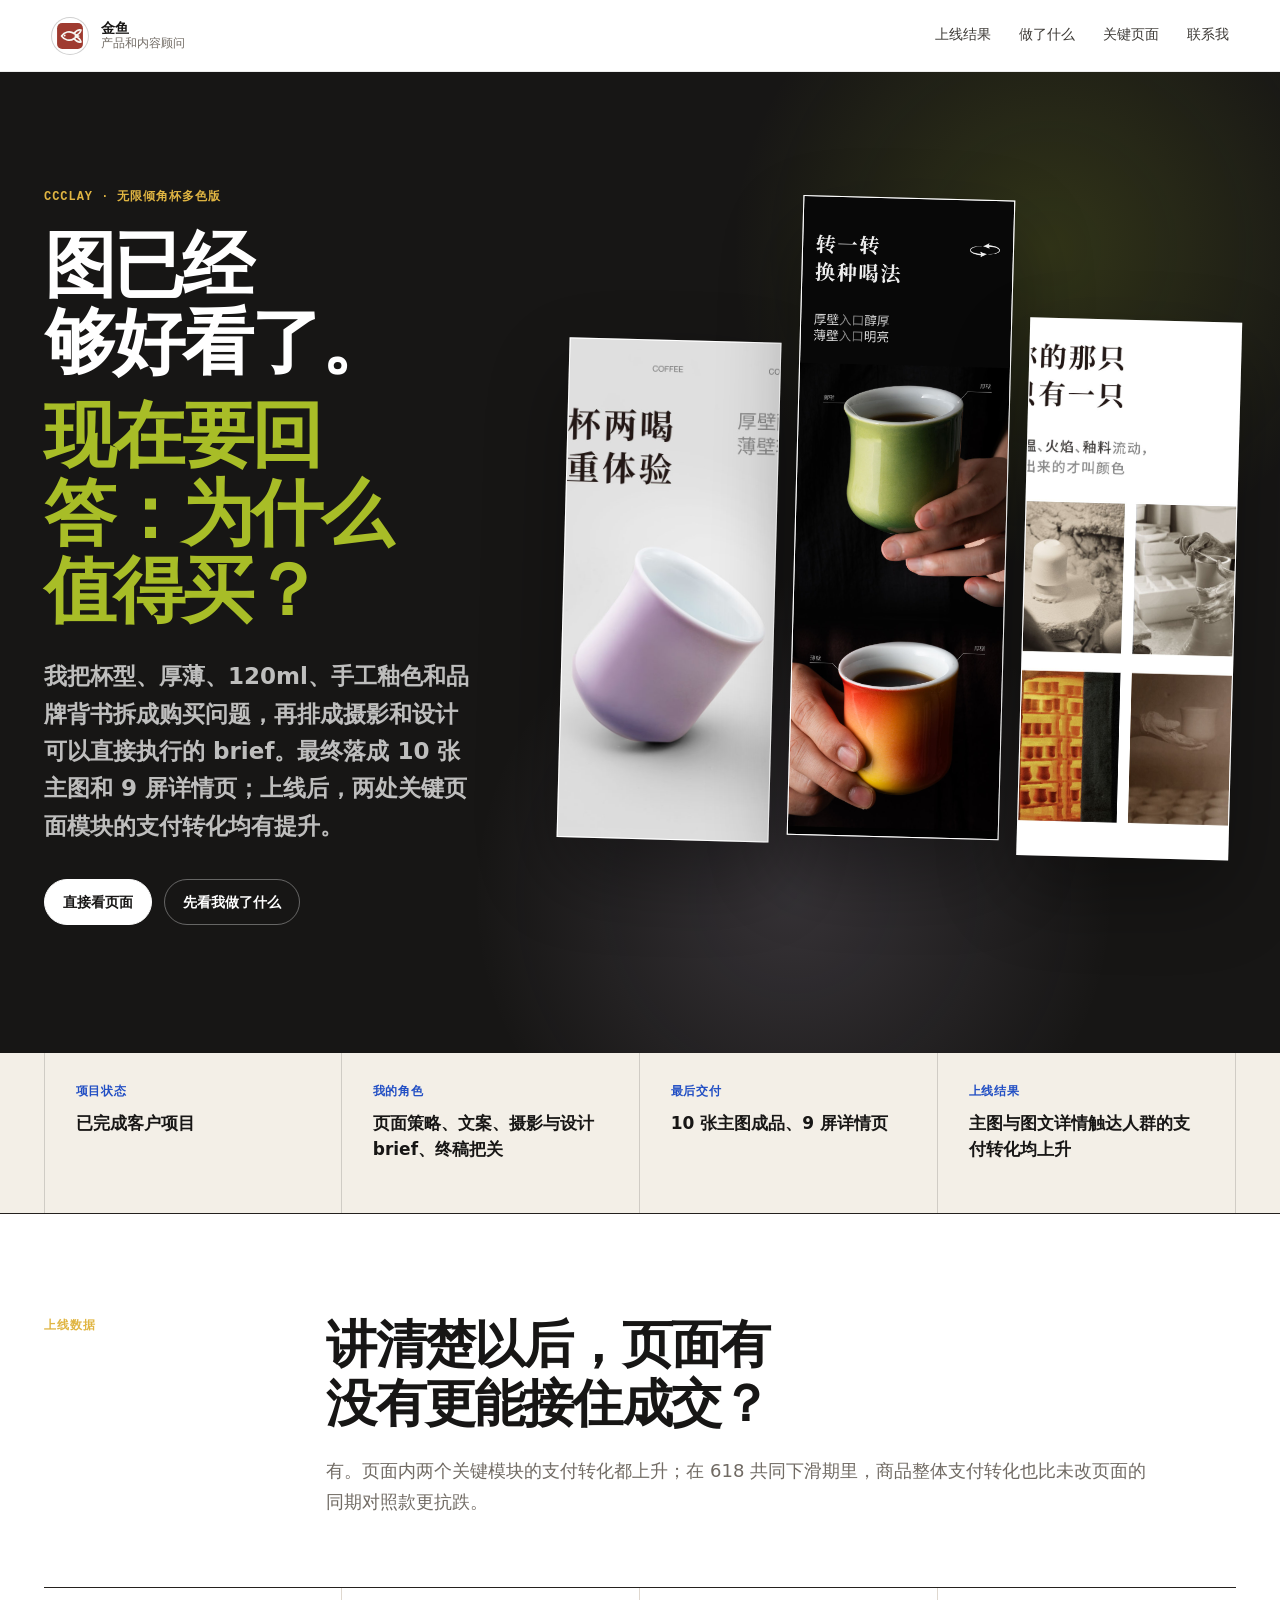
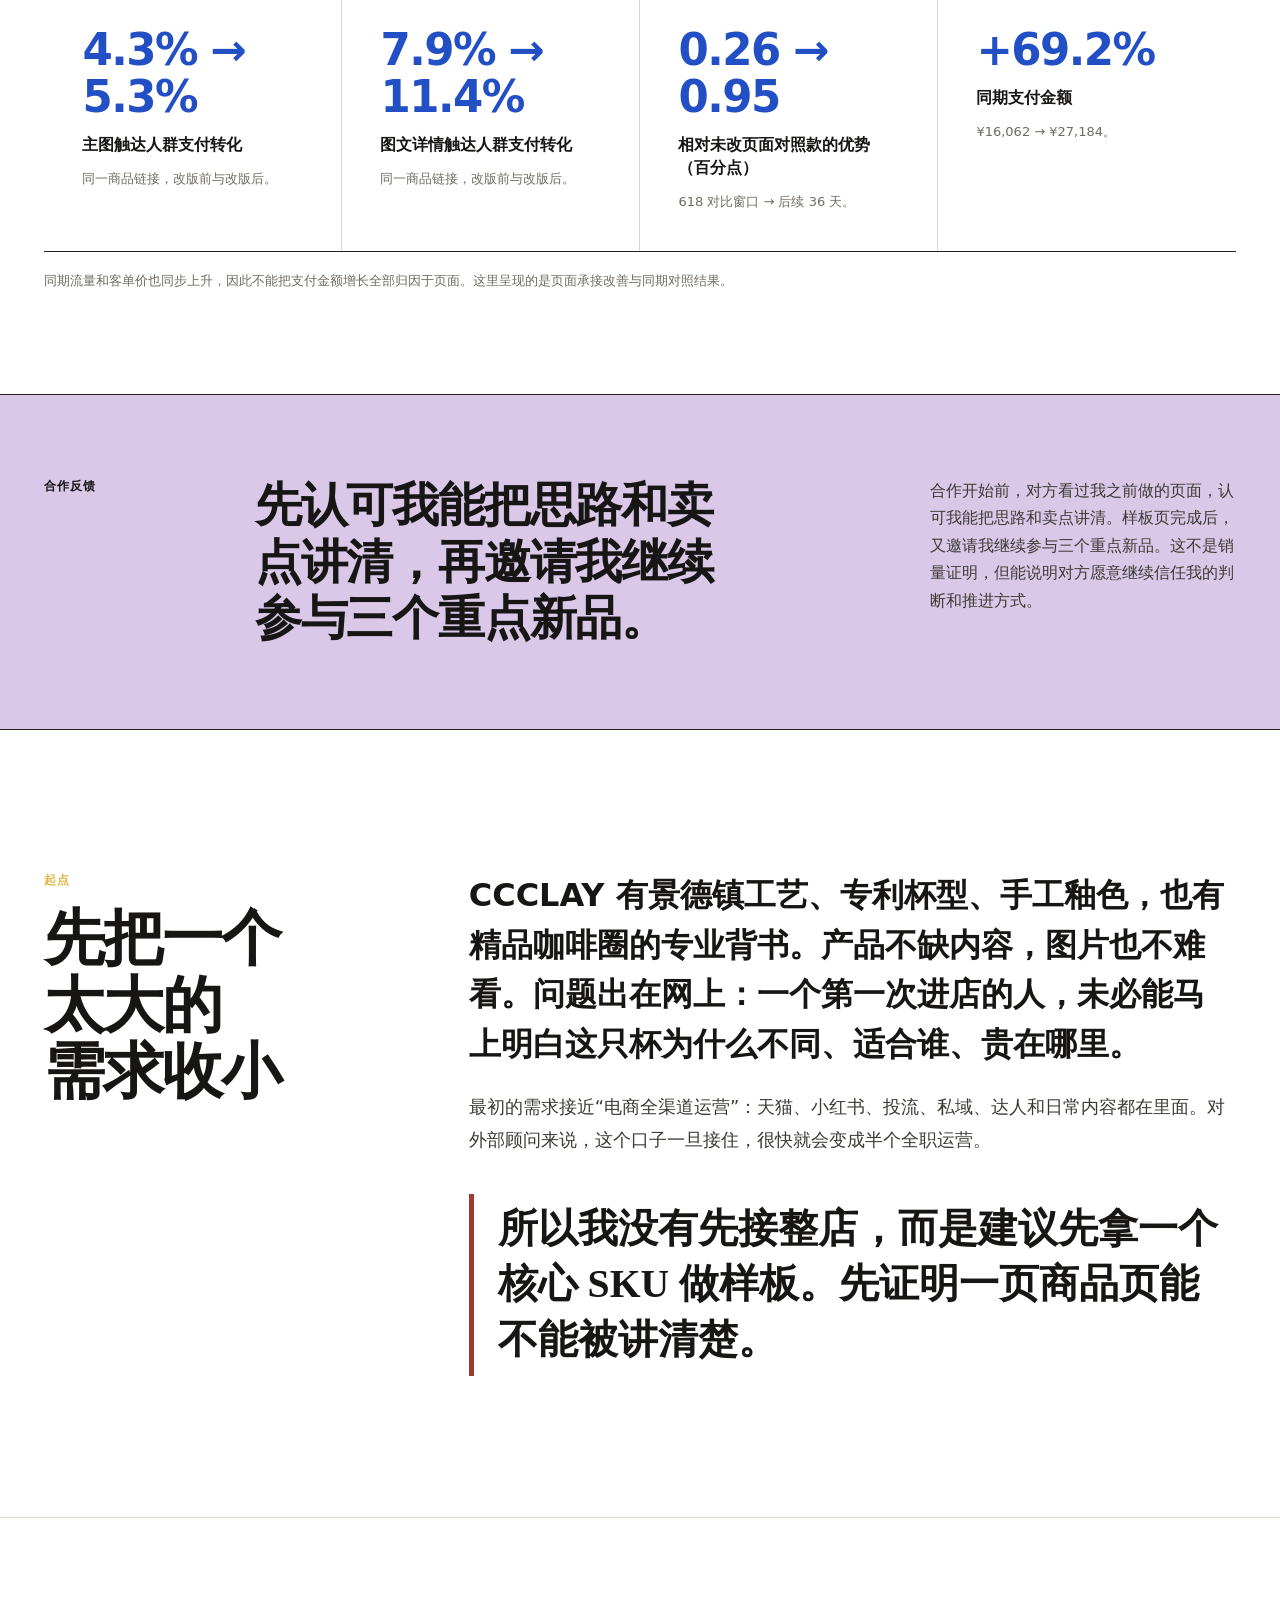
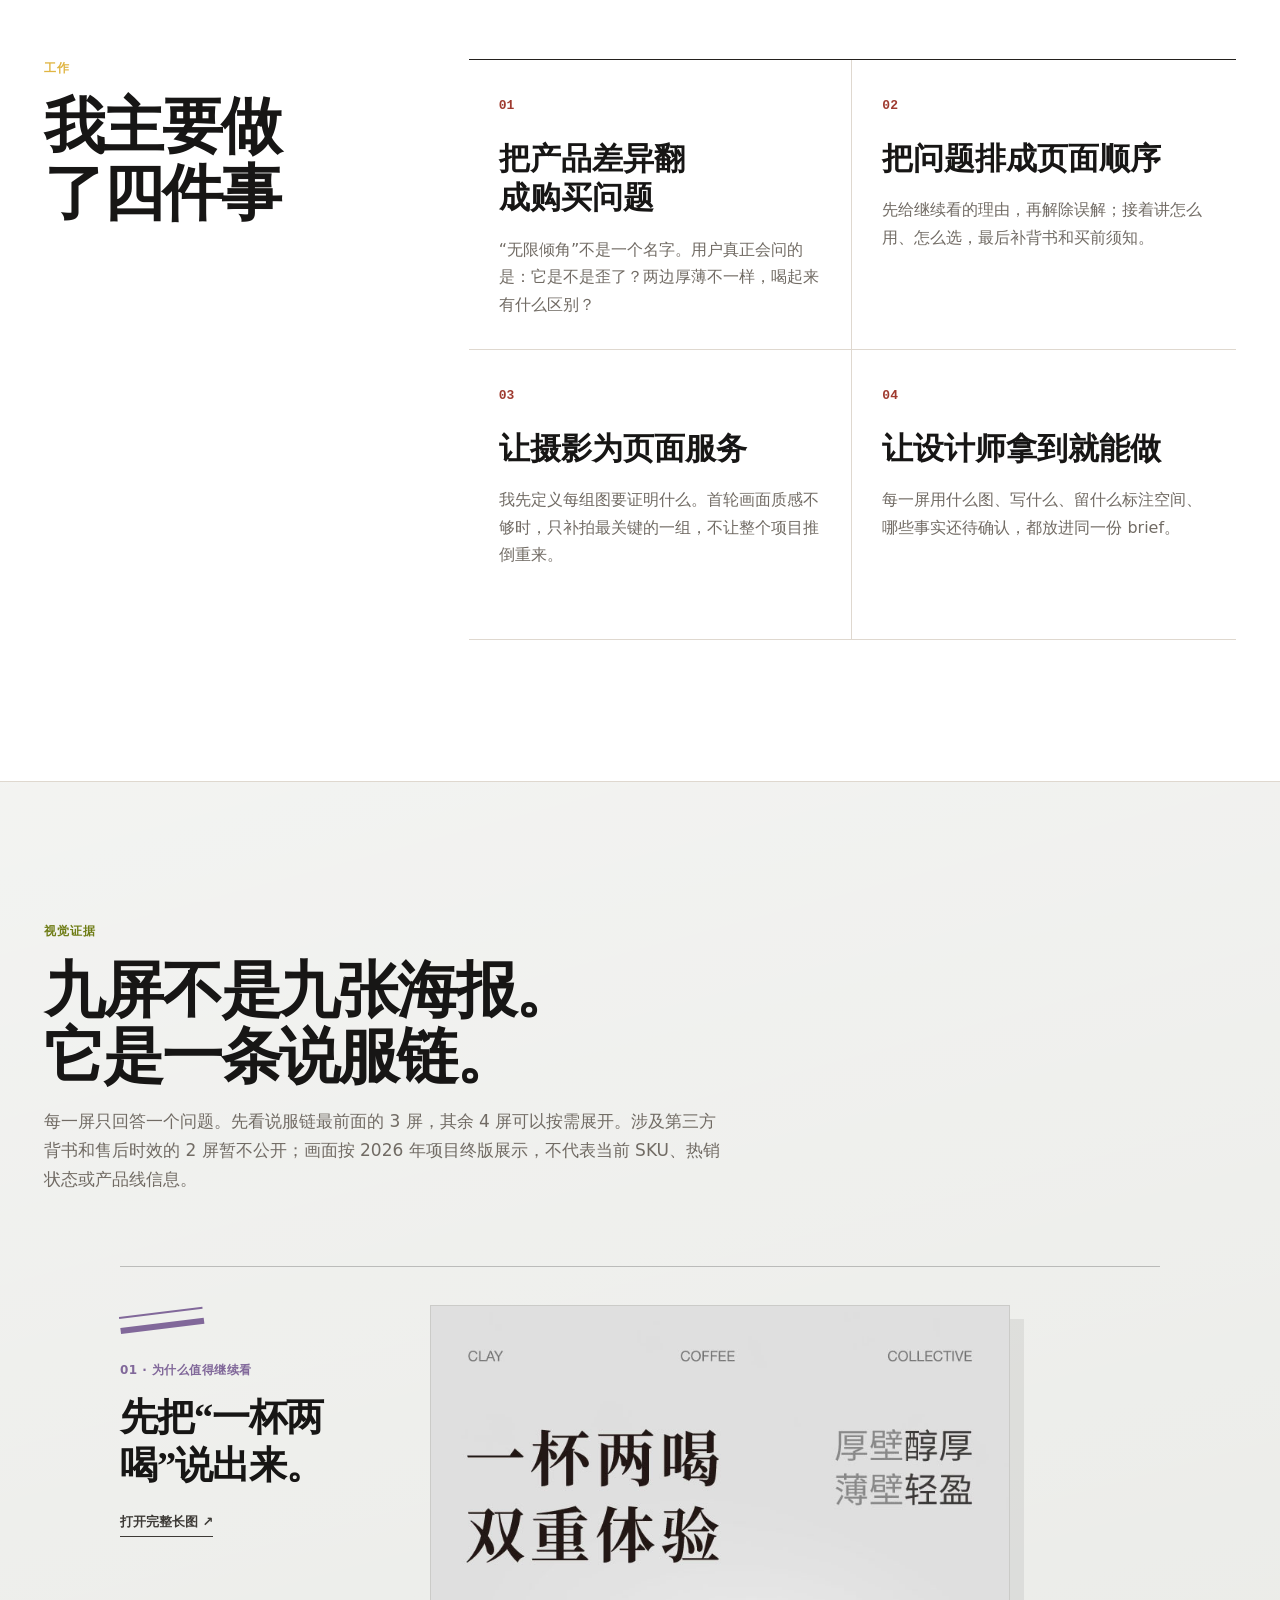
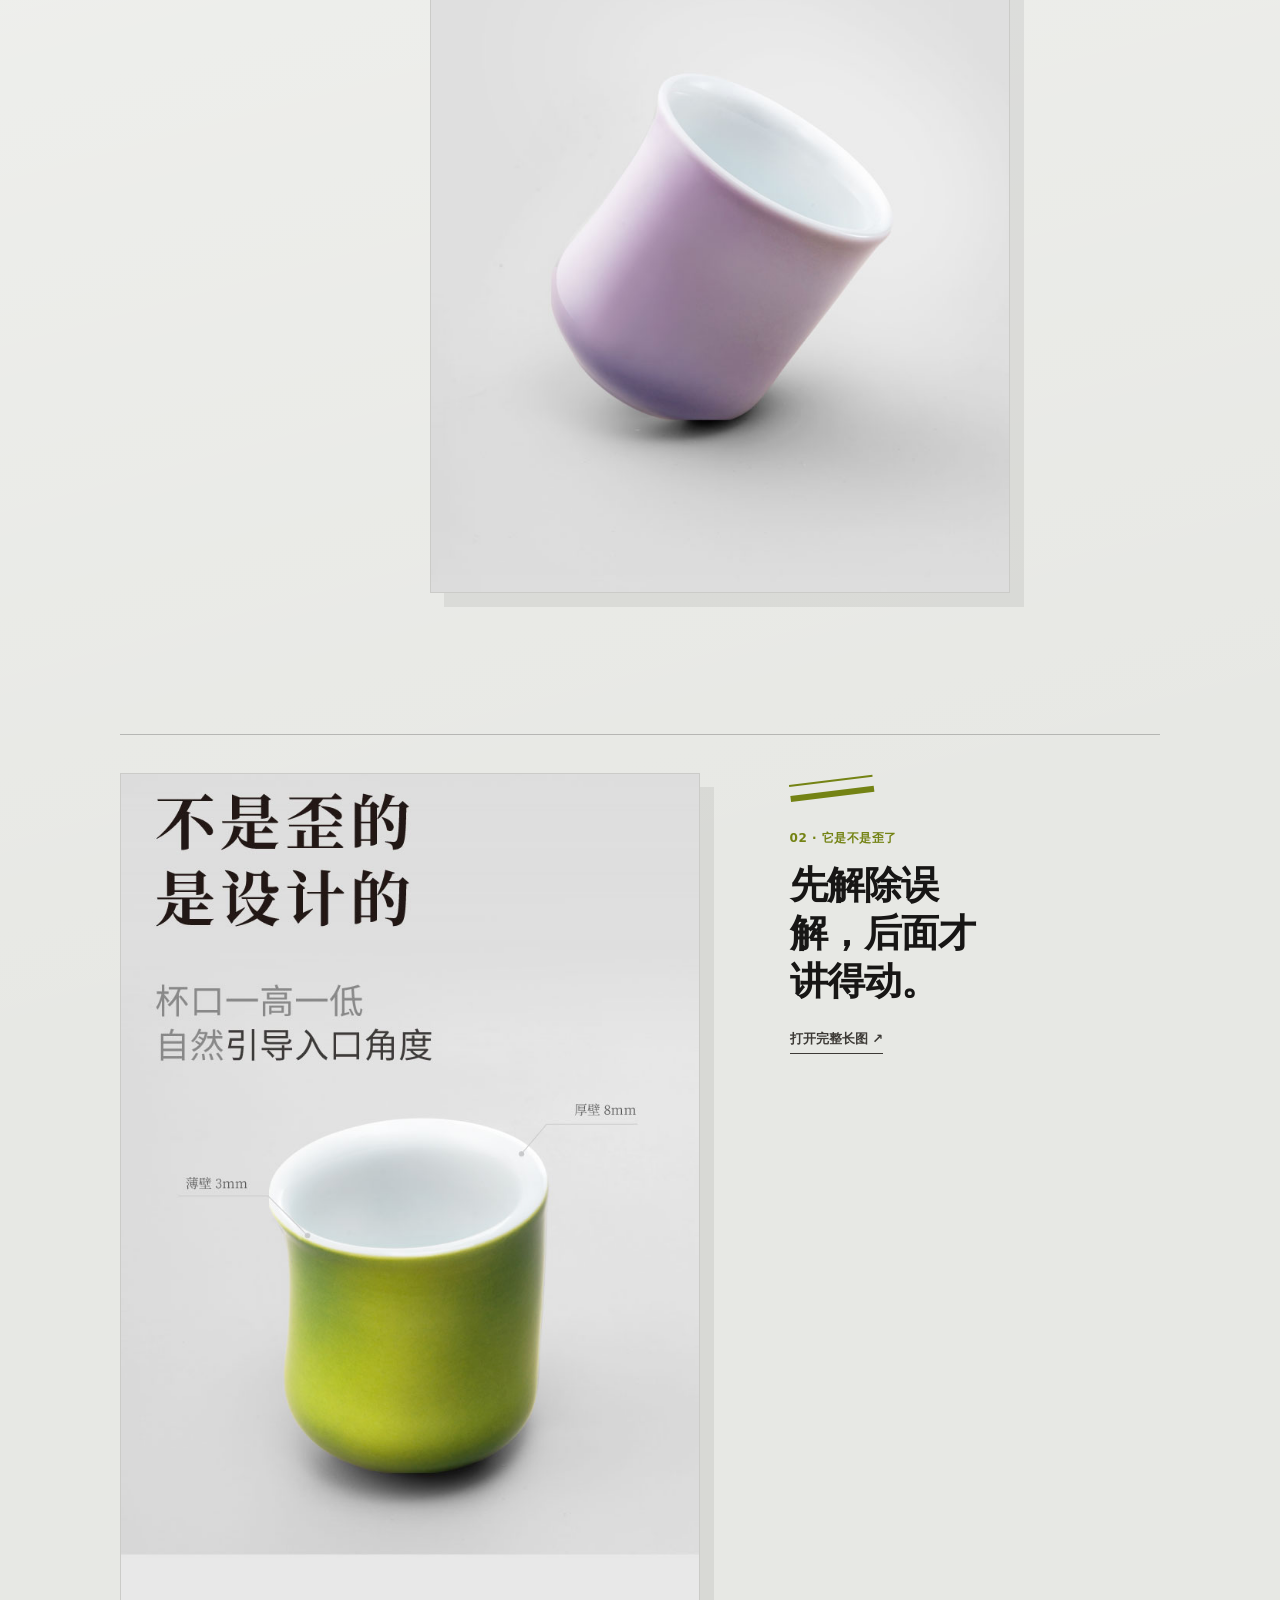
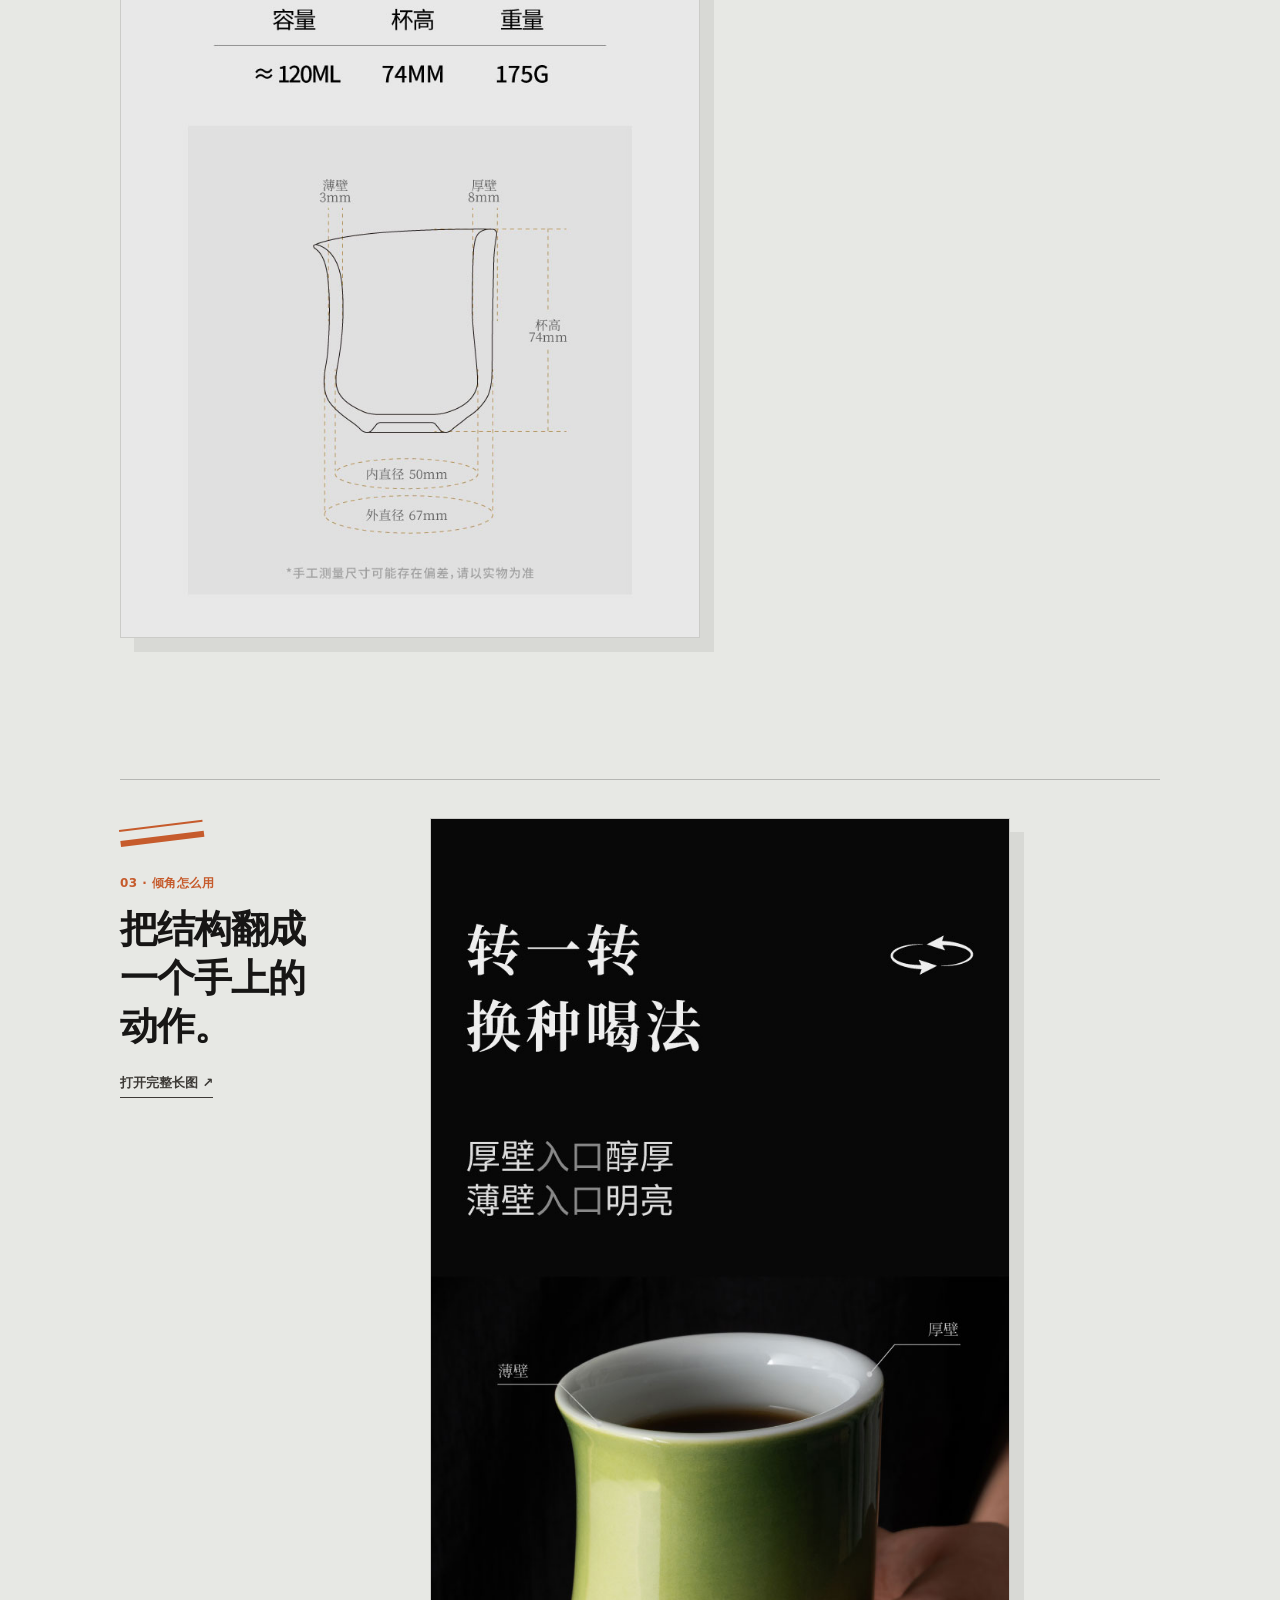
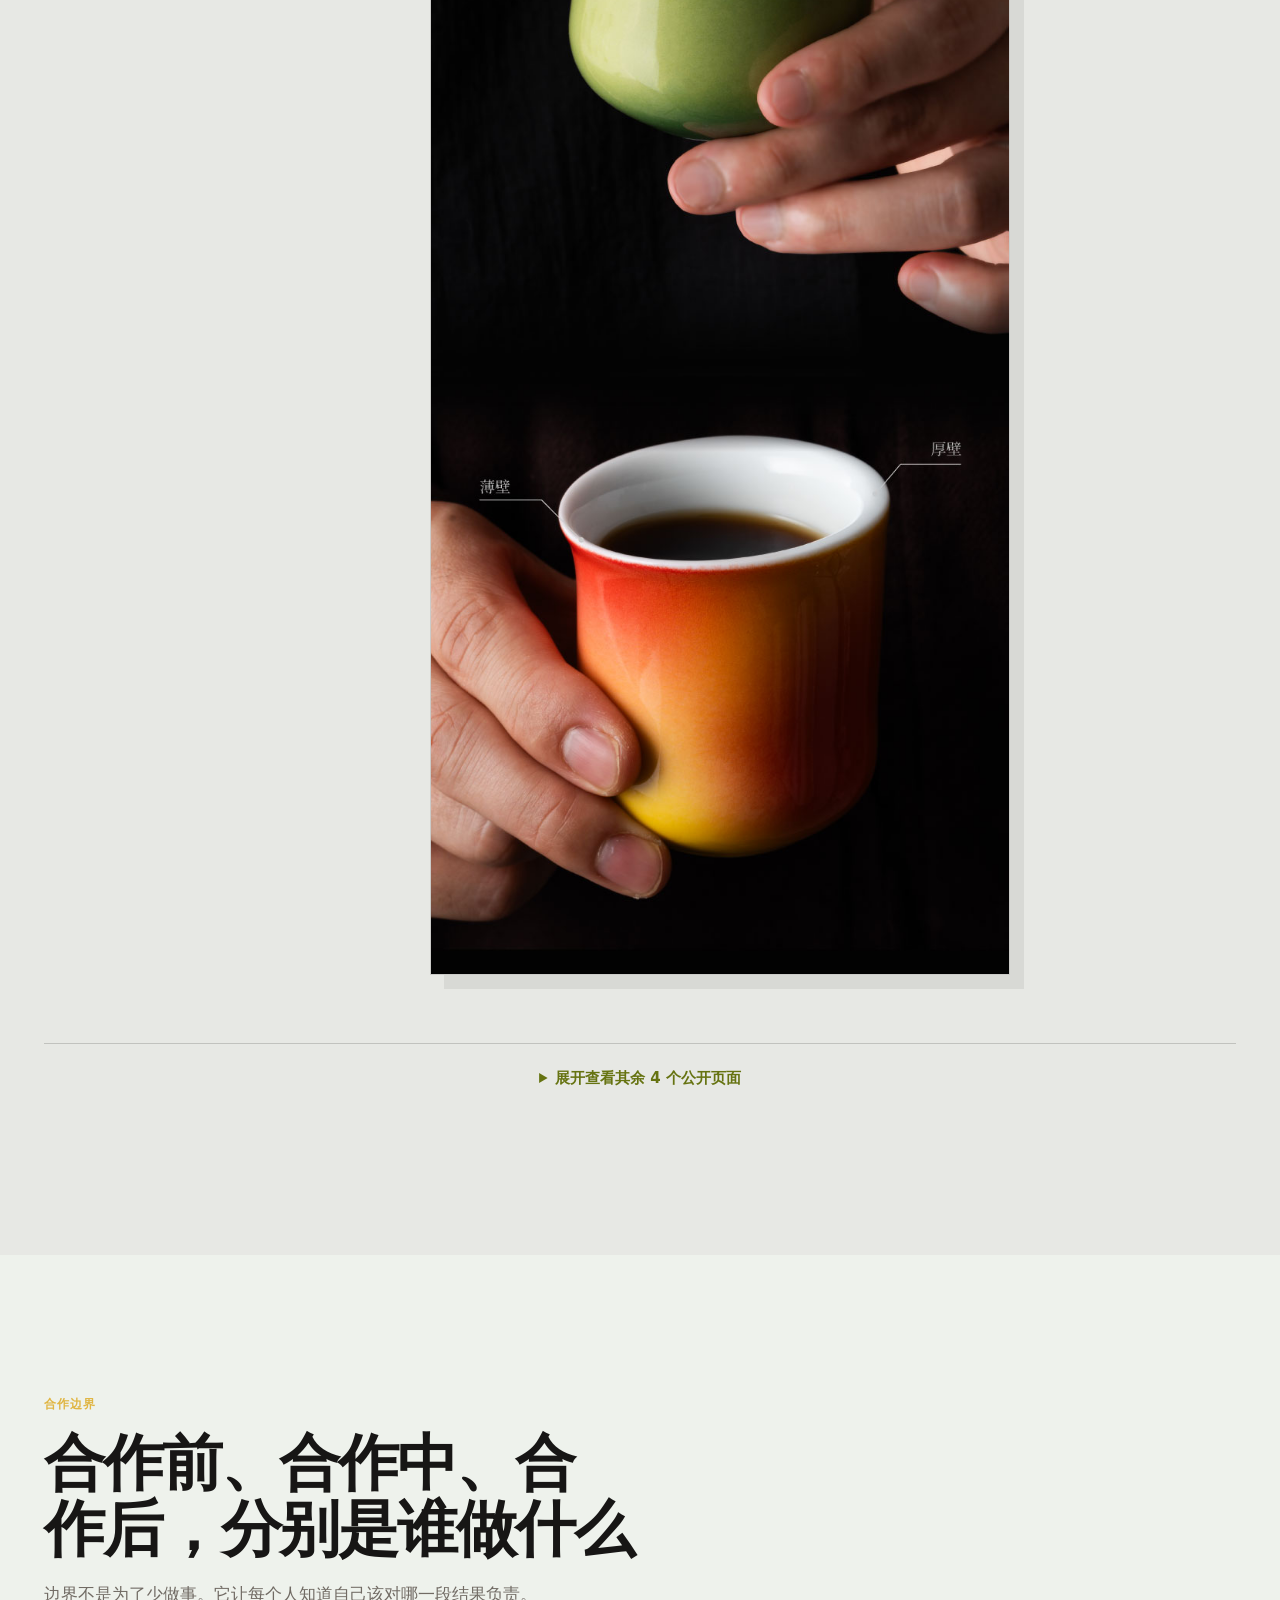
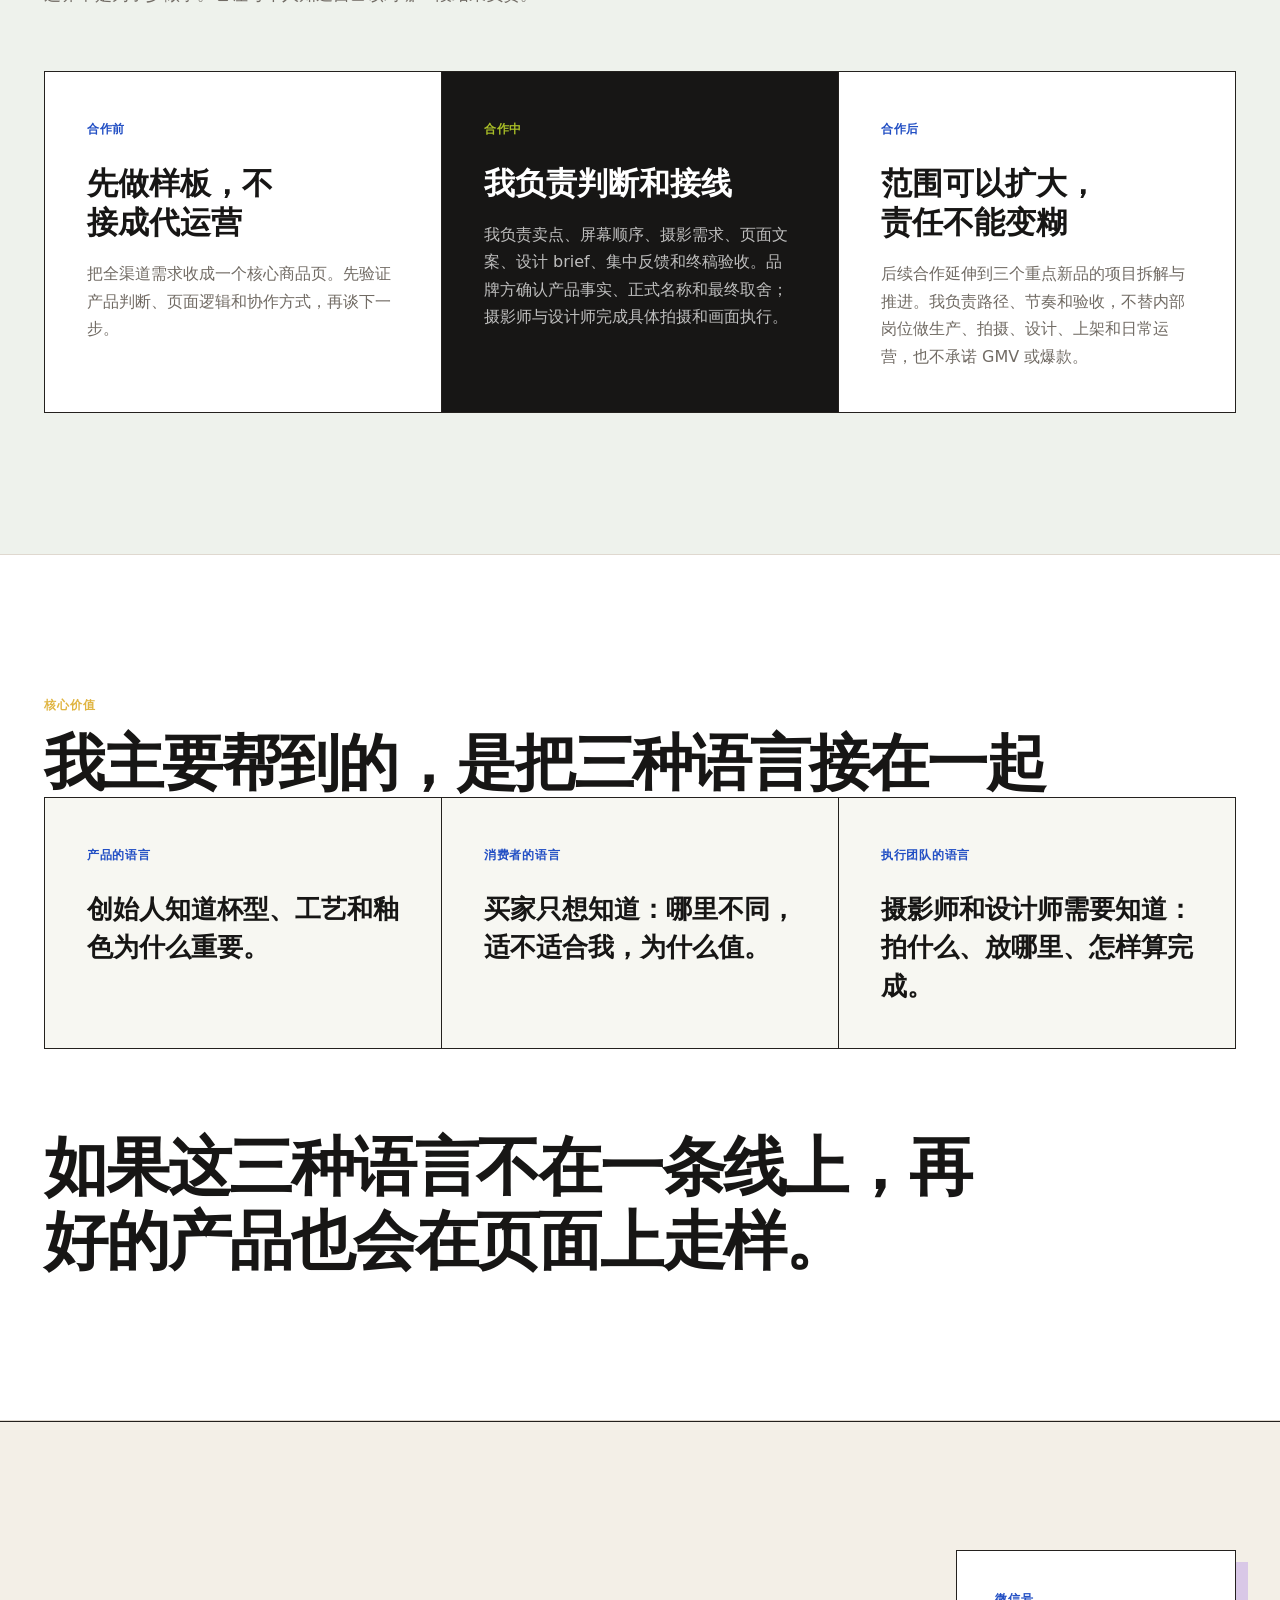
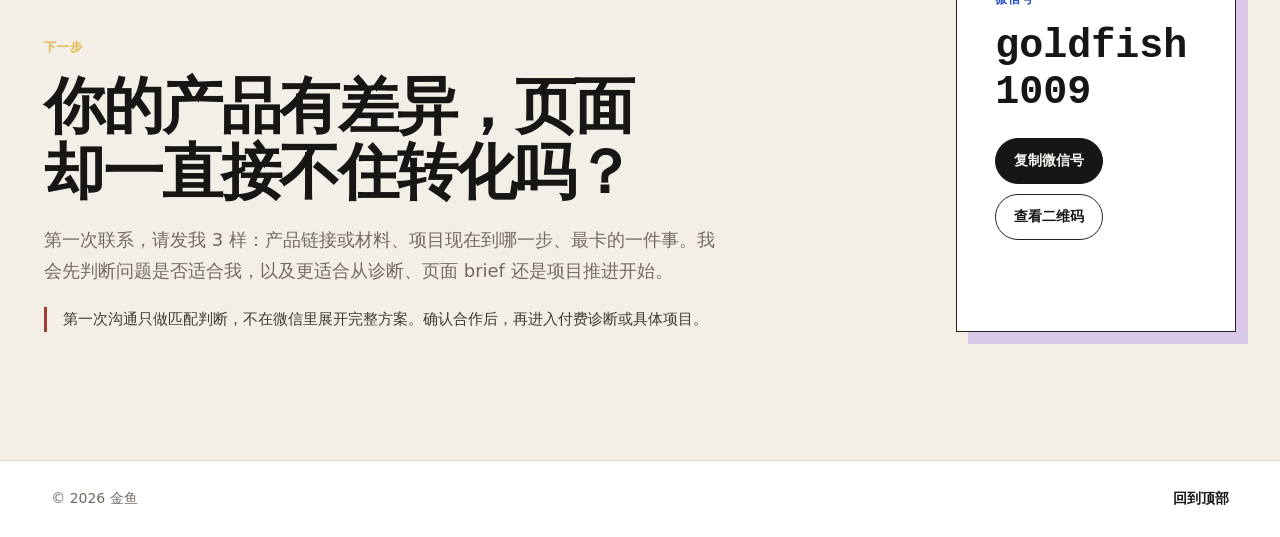
==== commit 13621f8d: "Publish reader-first case results and homepage" ====
--- a/work/ccclay/index.html
+++ b/work/ccclay/index.html
@@ -3,23 +3,23 @@
   <head>
     <meta charset="utf-8" />
     <meta name="viewport" content="width=device-width, initial-scale=1" />
-    <title>CCCLAY 无限倾角杯案例｜金鱼</title>
+    <title>CCCLAY 无限倾角杯页面改版与转化结果｜金鱼</title>
     <meta
       name="description"
-      content="我如何把一个有产品力、却不容易在线上讲清楚的咖啡杯，拆成消费者看得懂、摄影师拍得出、设计师做得下去的商品页。"
+      content="我如何把无限倾角杯的产品差异做成可执行的商品页，并用改版前后数据与同期对照检验页面对支付转化的承接。"
     />
     <link rel="canonical" href="https://siyaoworks.com/work/ccclay/" />
     <meta property="og:type" content="article" />
-    <meta property="og:title" content="CCCLAY 无限倾角杯：从产品判断到九屏详情页" />
+    <meta property="og:title" content="CCCLAY 无限倾角杯：从页面改版到转化验证" />
     <meta
       property="og:description"
-      content="页面策略、转化文案、摄影需求、设计 brief 与合作边界。"
+      content="页面策略、摄影与设计 brief，以及改版前后和同期对照的支付转化结果。"
     />
     <meta property="og:url" content="https://siyaoworks.com/work/ccclay/" />
     <meta property="og:image" content="https://siyaoworks.com/ccclay-case-hero.webp" />
     <link rel="icon" href="../../goldfish-mark.svg" type="image/svg+xml" />
-    <link rel="stylesheet" href="../../styles.css" />
-    <link rel="stylesheet" href="./case.css" />
+    <link rel="stylesheet" href="../../styles.css?v=20260902-final" />
+    <link rel="stylesheet" href="./case.css?v=20260902-results" />
   </head>
   <body class="case-study-page">
     <a class="skip-link" href="#case-main">跳到案例正文</a>
@@ -35,6 +35,7 @@
         </span>
       </a>
       <nav class="nav-links case-nav" aria-label="案例页导航">
+        <a href="#results">上线结果</a>
         <a href="#work">做了什么</a>
         <a href="#detail-page">关键页面</a>
         <a href="#case-contact">联系我</a>
@@ -44,6 +45,7 @@
         <details class="mobile-nav">
           <summary>菜单</summary>
           <nav class="mobile-nav-panel" aria-label="移动端案例导航">
+            <a href="#results">上线结果</a>
             <a href="#work">做了什么</a>
             <a href="#detail-page">关键页面</a>
             <a href="../../">返回首页</a>
@@ -63,7 +65,7 @@
                 <span>现在要回答：<br class="case-mobile-break" />为什么值得买？</span>
               </h1>
               <p class="case-lead">
-                我把杯型、厚薄、120ml、手工釉色和品牌背书拆成购买问题，再排成摄影和设计可以直接执行的 brief。最终落成 10 张主图和 9 屏详情页。
+                我把杯型、厚薄、120ml、手工釉色和品牌背书拆成购买问题，再排成摄影和设计可以直接执行的 brief。最终落成 10 张主图和 9 屏详情页；上线后，两处关键页面模块的支付转化均有提升。
               </p>
               <div class="case-actions" aria-label="案例主要行动">
                 <a class="button case-button-primary" href="#detail-page">直接看页面</a>
@@ -135,9 +137,50 @@
               <strong>10 张主图成品、9 屏详情页</strong>
             </div>
             <div>
-              <span>结果边界</span>
-              <strong>展示已完成页面，不虚构上线后的销售提升</strong>
-            </div>
+              <span>上线结果</span>
+              <strong>主图与图文详情触达人群的支付转化均上升</strong>
+            </div>
+          </div>
+        </section>
+
+        <section class="case-results" id="results" aria-labelledby="results-title">
+          <div class="section-shell">
+            <header class="case-results-heading">
+              <p class="case-index">上线数据</p>
+              <div>
+                <h2 id="results-title">讲清楚以后，页面有没有更能接住成交？</h2>
+                <p>
+                  有。页面内两个关键模块的支付转化都上升；在 618 共同下滑期里，商品整体支付转化也比未改页面的同期对照款更抗跌。
+                </p>
+              </div>
+            </header>
+
+            <div class="case-results-grid" aria-label="页面改版后的转化结果">
+              <article>
+                <strong>4.3% → 5.3%</strong>
+                <span>主图触达人群支付转化</span>
+                <p>同一商品链接，改版前与改版后。</p>
+              </article>
+              <article>
+                <strong>7.9% → 11.4%</strong>
+                <span>图文详情触达人群支付转化</span>
+                <p>同一商品链接，改版前与改版后。</p>
+              </article>
+              <article>
+                <strong>0.26 → 0.95</strong>
+                <span>相对未改页面对照款的优势（百分点）</span>
+                <p>618 对比窗口 → 后续 36 天。</p>
+              </article>
+              <article>
+                <strong>+69.2%</strong>
+                <span>同期支付金额</span>
+                <p>¥16,062 → ¥27,184。</p>
+              </article>
+            </div>
+
+            <p class="case-results-boundary">
+              同期流量和客单价也同步上升，因此不能把支付金额增长全部归因于页面。这里呈现的是页面承接改善与同期对照结果。
+            </p>
           </div>
         </section>
 
@@ -392,7 +435,7 @@
           <div class="section-shell case-cta-grid">
             <div>
               <p class="case-index">下一步</p>
-              <h2 id="case-cta-title">你的产品也有东西，却一直讲不清为什么值得买吗？</h2>
+              <h2 id="case-cta-title">你的产品有差异，页面却一直接不住转化吗？</h2>
               <p>
                 第一次联系，请发我 3 样：产品链接或材料、项目现在到哪一步、最卡的一件事。我会先判断问题是否适合我，以及更适合从诊断、页面 brief 还是项目推进开始。
               </p>
@@ -419,6 +462,6 @@
       <a href="#case-main">回到顶部</a>
     </footer>
 
-    <script src="../../script.js"></script>
+    <script src="../../script.js?v=20260813-mobile"></script>
   </body>
 </html>
--- a/styles.css
+++ b/styles.css
@@ -33,7 +33,7 @@
 
 body {
   margin: 0;
-  min-width: 320px;
+  min-width: 0;
   background: var(--paper);
   color: var(--ink);
   line-height: 1.7;
@@ -71,6 +71,295 @@
 .mobile-nav summary:focus-visible {
   outline: 3px solid var(--blue);
   outline-offset: 4px;
+}
+
+/* 2026-08 desktop hierarchy and case directory */
+.case-index-section {
+  border-bottom: 1px solid var(--line-dark);
+  background: #eef1ed;
+}
+
+.case-index-heading {
+  display: block;
+}
+
+.case-index-heading h2 {
+  max-width: 760px;
+  margin: 0;
+  font-size: clamp(38px, 4vw, 54px);
+  font-weight: 850;
+  line-height: 1.12;
+  letter-spacing: -0.035em;
+}
+
+.case-index-featured {
+  display: grid;
+  grid-template-columns: repeat(2, minmax(0, 1fr));
+  gap: 16px;
+  margin-top: clamp(36px, 5vw, 54px);
+}
+
+.case-index-card {
+  position: relative;
+  display: grid;
+  min-height: 330px;
+  align-content: start;
+  border: 1px solid var(--line-dark);
+  background: #ffffff;
+  box-shadow: 8px 8px 0 rgba(23, 22, 21, 0.08);
+  padding: clamp(24px, 3vw, 34px);
+}
+
+.case-index-card::before,
+.case-index-card::after {
+  position: absolute;
+  width: 22px;
+  height: 22px;
+  pointer-events: none;
+  content: "";
+}
+
+.case-index-card::before {
+  top: -5px;
+  left: -5px;
+  border-top: 2px solid var(--red);
+  border-left: 2px solid var(--red);
+}
+
+.case-index-card::after {
+  right: -5px;
+  bottom: -5px;
+  border-right: 2px solid var(--red);
+  border-bottom: 2px solid var(--red);
+}
+
+.case-index-card-head {
+  display: flex;
+  flex-wrap: wrap;
+  align-items: center;
+  justify-content: space-between;
+  gap: 10px;
+}
+
+.case-index-number {
+  color: var(--red);
+  font-family: ui-monospace, "SFMono-Regular", Consolas, monospace;
+  font-size: 12px;
+  font-weight: 900;
+  letter-spacing: 0.06em;
+}
+
+.case-index-status {
+  border: 1px solid var(--line);
+  padding: 5px 9px;
+  background: var(--paper);
+  color: var(--soft-ink);
+  font-size: 12px;
+  font-weight: 800;
+}
+
+.case-index-status.status-complete {
+  border-color: rgba(37, 79, 67, 0.35);
+  background: rgba(37, 79, 67, 0.08);
+  color: var(--green);
+}
+
+.case-index-status.status-proposal {
+  border-color: rgba(159, 59, 48, 0.28);
+  background: rgba(159, 59, 48, 0.07);
+  color: var(--red);
+}
+
+.case-index-problem {
+  margin: 34px 0 0;
+  color: var(--muted);
+  font-size: 13px;
+  font-weight: 850;
+}
+
+.mobile-case-problem {
+  display: none;
+}
+
+.mobile-index-note {
+  display: none;
+}
+
+.case-index-card h3 {
+  max-width: 460px;
+  margin: 7px 0 0;
+  font-size: clamp(28px, 2.6vw, 36px);
+  line-height: 1.2;
+  letter-spacing: -0.025em;
+}
+
+.case-index-proof {
+  margin: 16px 0 0;
+  color: var(--soft-ink);
+  font-size: 15px;
+  line-height: 1.55;
+}
+
+.case-index-role {
+  margin: 14px 0 0;
+  color: var(--soft-ink);
+  font-size: 13px;
+  line-height: 1.55;
+}
+
+.case-index-role strong {
+  color: var(--ink);
+}
+
+.case-index-actions {
+  display: flex;
+  flex-wrap: wrap;
+  gap: 12px 18px;
+  align-items: center;
+  margin-top: auto;
+  padding-top: 28px;
+  font-size: 13px;
+  font-weight: 850;
+}
+
+.case-index-actions a {
+  border-bottom: 1px solid var(--line-dark);
+  padding-bottom: 3px;
+}
+
+.case-index-actions .case-index-primary {
+  border: 1px solid var(--ink);
+  background: var(--ink);
+  color: #ffffff;
+  padding: 9px 13px;
+}
+
+.case-index-records {
+  display: grid;
+  grid-template-columns: repeat(3, minmax(0, 1fr));
+  margin-top: 16px;
+  border: 1px solid var(--line-dark);
+  background: var(--line);
+  gap: 1px;
+}
+
+.case-index-records a {
+  position: relative;
+  display: grid;
+  min-height: 178px;
+  align-content: start;
+  background: #f8f8f4;
+  padding: 24px;
+  transition: background 160ms ease;
+}
+
+.case-index-records a:hover {
+  background: #ffffff;
+}
+
+.case-index-records a::after {
+  position: absolute;
+  right: 20px;
+  bottom: 18px;
+  color: var(--red);
+  content: "↓";
+  font-size: 16px;
+  font-weight: 900;
+}
+
+.case-index-records span {
+  color: var(--red);
+  font-family: ui-monospace, "SFMono-Regular", Consolas, monospace;
+  font-size: 11px;
+  font-weight: 900;
+  letter-spacing: 0.06em;
+}
+
+.case-index-records strong {
+  margin-top: 14px;
+  font-size: 20px;
+  line-height: 1.35;
+}
+
+.case-index-records small {
+  margin-top: 10px;
+  padding-right: 24px;
+  color: var(--muted);
+  font-size: 13px;
+  line-height: 1.55;
+}
+
+.featured-work-proof {
+  display: grid;
+  grid-template-columns: repeat(3, minmax(0, 1fr));
+  margin: 28px 0 0;
+  border-top: 1px solid rgba(255, 255, 255, 0.26);
+  border-bottom: 1px solid rgba(255, 255, 255, 0.18);
+  padding: 0;
+  list-style: none;
+}
+
+.featured-work-copy h2 span,
+#fit-title span {
+  display: block;
+}
+
+.featured-work-proof li {
+  display: grid;
+  align-content: start;
+  gap: 5px;
+  padding: 18px 14px 18px 0;
+}
+
+.featured-work-proof strong {
+  color: var(--yellow);
+  font-size: 24px;
+  line-height: 1;
+}
+
+.featured-work-proof span {
+  color: rgba(255, 255, 255, 0.68);
+  font-size: 12px;
+  font-weight: 750;
+  line-height: 1.45;
+}
+
+.case-meta strong {
+  display: block;
+  font-size: 19px;
+  line-height: 1.35;
+}
+
+.case-meta .case-number {
+  width: max-content;
+  border: 0;
+  border-radius: 0;
+  background: transparent;
+  padding: 0;
+  color: var(--red);
+  font-family: ui-monospace, "SFMono-Regular", Consolas, monospace;
+  font-size: 12px;
+  letter-spacing: 0.06em;
+}
+
+.case-meta .case-status {
+  width: max-content;
+  border-color: var(--line);
+  border-radius: 0;
+  background: var(--paper);
+  color: var(--soft-ink);
+}
+
+.case-question {
+  margin: 0 0 7px !important;
+  color: var(--red) !important;
+  font-size: 12px !important;
+  font-weight: 900;
+  letter-spacing: 0.06em;
+}
+
+.case-item[id] {
+  scroll-margin-top: 96px;
 }
 
 img {
@@ -225,15 +514,16 @@
 }
 
 .hero {
+  --hero-ink: #191816;
+  --hero-soft: #4b4742;
+  --hero-line: #d9d4cc;
+  --hero-accent: #984238;
   display: grid;
   min-height: calc(88svh - 72px);
   align-items: center;
   padding: clamp(58px, 8vw, 102px) 0 clamp(46px, 8vw, 96px);
   border-bottom: 1px solid var(--line);
-  background:
-    linear-gradient(90deg, rgba(23, 22, 21, 0.035) 1px, transparent 1px),
-    linear-gradient(180deg, #ffffff 0%, var(--paper) 100%);
-  background-size: 84px 84px, auto;
+  background: #f8f8f4;
 }
 
 .hero-grid {
@@ -252,50 +542,69 @@
   text-transform: uppercase;
 }
 
-h1 {
-  display: grid;
-  gap: 10px;
+.hero .kicker {
+  margin-bottom: 12px;
+  color: var(--hero-accent);
+  font-weight: 700;
+}
+
+.hero-title {
+  display: grid;
+  gap: 2px;
   margin: 0;
-  line-height: 0.98;
-}
-
-h1 span {
-  font-family:
-    "Noto Serif SC", "Source Han Serif SC", "Songti SC", "SimSun", serif;
-  font-size: clamp(70px, 11vw, 132px);
-  font-weight: 800;
-}
-
-h1 em {
-  color: var(--red);
-  font-size: clamp(30px, 4.5vw, 56px);
-  font-style: normal;
-  font-weight: 850;
+  color: var(--hero-ink);
+  line-height: 1.08;
+}
+
+.hero-title-line {
+  display: block;
+  max-width: 720px;
+  font-family: inherit;
+  font-size: clamp(44px, 5vw, 50px);
+  font-weight: 700;
+  line-height: 1.08;
+  letter-spacing: -0.035em;
+  white-space: normal;
+}
+
+.hero-title-phrase {
+  white-space: nowrap;
+}
+
+.hero-title-result > span {
+  white-space: nowrap;
 }
 
 .hero-lead {
-  max-width: 780px;
-  margin: 34px 0 0;
-  color: var(--soft-ink);
-  font-size: clamp(22px, 2.8vw, 34px);
-  font-weight: 750;
-  line-height: 1.38;
-}
-
-.hero-sublead {
-  max-width: 620px;
-  margin: 18px 0 0;
-  color: var(--muted);
-  font-size: 17px;
-  font-weight: 650;
+  max-width: 680px;
+  margin: 24px 0 0;
+  color: var(--hero-soft);
+  font-size: clamp(18px, 1.8vw, 20px);
+  font-weight: 500;
   line-height: 1.62;
+}
+
+.hero-proof {
+  max-width: 680px;
+  margin: 16px 0 0;
+  border-top: 1px solid var(--hero-line);
+  padding-top: 16px;
+  color: var(--hero-soft);
+  font-size: 15px;
+  font-weight: 500;
+  line-height: 1.65;
+}
+
+.hero-proof strong {
+  color: var(--hero-ink);
+  font-weight: 700;
 }
 
 .hero-actions {
   display: flex;
   flex-wrap: wrap;
   gap: 12px;
-  margin-top: 34px;
+  margin-top: 24px;
 }
 
 .button {
@@ -342,6 +651,119 @@
   color: var(--blue);
 }
 
+.hero .button.text-link {
+  color: var(--hero-soft);
+}
+
+.hero .button.text-link:hover {
+  color: var(--hero-accent);
+}
+
+.hero-case-board {
+  border: 1px solid var(--line-dark);
+  background: #ffffff;
+  box-shadow: 16px 16px 0 rgba(23, 22, 21, 0.08);
+}
+
+.hero-case-board-head {
+  display: flex;
+  align-items: baseline;
+  justify-content: space-between;
+  gap: 16px;
+  padding: 16px 18px;
+}
+
+.hero-case-board-head span {
+  color: var(--hero-accent);
+  font-family: ui-monospace, "SFMono-Regular", Consolas, monospace;
+  font-size: 11px;
+  font-weight: 900;
+  letter-spacing: 0.08em;
+}
+
+.hero-case-board-head strong {
+  font-size: 14px;
+}
+
+.hero-case-entry {
+  display: grid;
+  grid-template-columns: 88px minmax(0, 1fr) 20px;
+  gap: 16px;
+  align-items: center;
+  border-top: 1px solid var(--line);
+  padding: 14px 16px;
+  color: inherit;
+  transition: background 160ms ease;
+}
+
+.hero-case-entry:hover {
+  background: #f4f3ef;
+}
+
+.hero-case-entry-owned {
+  background: #f8eee3;
+}
+
+.hero-case-entry img {
+  display: block;
+  width: 88px;
+  height: 88px;
+  border: 1px solid var(--line);
+  background: #f1ece4;
+  object-fit: cover;
+}
+
+.hero-case-entry-copy {
+  display: grid;
+  gap: 4px;
+}
+
+.hero-case-entry-copy small {
+  width: max-content;
+  max-width: 100%;
+  border: 1px solid rgba(40, 87, 70, 0.28);
+  background: #eef4f0;
+  color: #285746;
+  padding: 3px 6px;
+  font-size: 11px;
+  font-weight: 900;
+  letter-spacing: 0.04em;
+  line-height: 1.25;
+}
+
+.hero-case-entry-owned .hero-case-entry-copy small {
+  border-color: rgba(152, 66, 56, 0.28);
+  background: rgba(152, 66, 56, 0.08);
+  color: var(--hero-accent);
+}
+
+.hero-case-entry-copy > strong {
+  color: var(--hero-ink);
+  font-size: 17px;
+  line-height: 1.25;
+}
+
+.hero-case-entry-copy > span {
+  color: var(--hero-soft);
+  font-size: 13px;
+  line-height: 1.55;
+}
+
+.hero-case-arrow {
+  color: var(--hero-accent);
+  font-size: 18px;
+  font-weight: 800;
+}
+
+.hero-case-board-note {
+  margin: 0;
+  border-top: 1px solid var(--line);
+  padding: 13px 18px 15px;
+  color: var(--muted);
+  font-size: 11px;
+  line-height: 1.55;
+}
+
 .hero-visual {
   position: relative;
   min-height: 520px;
@@ -383,6 +805,15 @@
   line-height: 1.18;
 }
 
+.visual-note strong > span {
+  display: block;
+  color: inherit;
+  font-size: inherit;
+  font-weight: inherit;
+  letter-spacing: inherit;
+  white-space: nowrap;
+}
+
 .snapshot {
   padding: clamp(40px, 6vw, 72px) 0;
   border-bottom: 1px solid var(--line);
@@ -391,9 +822,9 @@
 
 .snapshot-grid {
   display: grid;
-  grid-template-columns: minmax(0, 1fr) minmax(280px, 0.64fr);
-  gap: clamp(28px, 6vw, 72px);
-  align-items: center;
+  grid-template-columns: 1fr;
+  gap: clamp(22px, 3vw, 32px);
+  align-items: start;
 }
 
 .snapshot p {
@@ -560,9 +991,9 @@
 
 .routing-case-heading {
   display: grid;
-  grid-template-columns: minmax(0, 1.15fr) minmax(280px, 0.55fr);
+  grid-template-columns: minmax(0, 0.95fr) minmax(340px, 0.58fr);
   gap: clamp(32px, 7vw, 88px);
-  align-items: end;
+  align-items: center;
 }
 
 .routing-case-heading h2 {
@@ -575,12 +1006,63 @@
   letter-spacing: -0.035em;
 }
 
-.routing-case-heading > p {
-  margin: 0 0 7px;
+.routing-case-badge {
+  display: inline-flex;
+  width: fit-content;
+  margin-bottom: 18px;
+  border: 1px solid rgba(159, 59, 48, 0.32);
+  padding: 8px 11px;
+  background: rgba(159, 59, 48, 0.08);
+  color: var(--red);
+  font-size: 13px;
+}
+
+.routing-case-summary {
+  max-width: 740px;
+  margin: 24px 0 0;
   color: var(--soft-ink);
-  font-size: clamp(17px, 1.7vw, 21px);
-  font-weight: 680;
-  line-height: 1.62;
+  font-size: clamp(16px, 1.5vw, 19px);
+  font-weight: 620;
+  line-height: 1.72;
+}
+
+.routing-case-visual {
+  position: relative;
+  margin: 0;
+  border: 1px solid var(--line-dark);
+  background: #ffffff;
+  box-shadow: 10px 10px 0 rgba(23, 22, 21, 0.08);
+}
+
+.routing-case-visual-label {
+  position: absolute;
+  top: 12px;
+  left: 12px;
+  z-index: 1;
+  border: 1px solid rgba(23, 22, 21, 0.58);
+  padding: 7px 9px;
+  background: rgba(255, 255, 255, 0.9);
+  color: var(--ink);
+  font-size: 11px;
+  font-weight: 900;
+  letter-spacing: 0.04em;
+  line-height: 1.2;
+}
+
+.routing-case-visual img {
+  display: block;
+  width: 100%;
+  height: auto;
+  aspect-ratio: 3 / 2;
+  object-fit: cover;
+}
+
+.routing-case-visual figcaption {
+  border-top: 1px solid var(--line-dark);
+  padding: 11px 13px;
+  color: var(--muted);
+  font-size: 12px;
+  line-height: 1.45;
 }
 
 .fault-router {
@@ -1363,8 +1845,12 @@
     grid-template-columns: 1fr;
   }
 
-  .routing-case-heading > p {
+  .routing-case-summary {
     max-width: 680px;
+  }
+
+  .signal-list-problems {
+    grid-template-columns: repeat(2, minmax(0, 1fr));
   }
 
   .fault-router {
@@ -1378,6 +1864,10 @@
   .featured-work-visual {
     width: min(820px, 100%);
     height: 600px;
+  }
+
+  .hero-case-board {
+    width: min(760px, 100%);
   }
 
   .fit-list article {
@@ -1441,23 +1931,6 @@
     min-height: auto;
     padding-top: 40px;
     padding-bottom: 38px;
-  }
-
-  h1 span {
-    font-size: clamp(56px, 18vw, 74px);
-  }
-
-  h1 em {
-    font-size: 28px;
-    line-height: 1.1;
-  }
-
-  .hero-lead {
-    font-size: 21px;
-  }
-
-  .hero-sublead {
-    font-size: 16px;
   }
 
   .button,
@@ -1658,19 +2131,6 @@
 
 /* 2026-08 conversion-path refinement */
 
-.hero-title span {
-  max-width: 780px;
-  font-size: clamp(56px, 6.6vw, 88px);
-  line-height: 1.02;
-  white-space: nowrap;
-}
-
-.hero-title em {
-  max-width: 780px;
-  font-size: clamp(28px, 4vw, 50px);
-  line-height: 1.15;
-}
-
 .hero-visual-case {
   display: block;
   color: inherit;
@@ -1699,17 +2159,42 @@
 
 .signal-list-problems {
   display: grid;
-  grid-template-columns: repeat(2, minmax(0, 1fr));
+  grid-template-columns: repeat(4, minmax(0, 1fr));
+  gap: clamp(18px, 2.4vw, 30px);
 }
 
 .signal-list-problems span {
-  display: flex;
-  min-height: 64px;
-  align-items: center;
+  display: grid;
+  min-height: 96px;
+  align-content: start;
+  gap: 9px;
+  border: 0;
+  border-top: 2px solid var(--red);
   border-radius: 0;
-  padding: 12px 14px;
-  background: rgba(255, 255, 255, 0.82);
-  line-height: 1.45;
+  padding: 12px 0 0;
+  background: transparent;
+}
+
+.signal-list-problems small {
+  color: var(--red);
+  font-size: 10px;
+  font-weight: 900;
+  letter-spacing: 0.08em;
+}
+
+.signal-list-problems strong {
+  color: var(--ink);
+  font-size: 16px;
+  font-weight: 760;
+  line-height: 1.48;
+}
+
+.featured-work-boundary {
+  max-width: 620px;
+  margin: 18px 0 0;
+  color: rgba(255, 255, 255, 0.58);
+  font-size: 13px;
+  line-height: 1.65;
 }
 
 .service-grid-three {
@@ -1834,14 +2319,6 @@
 }
 
 @media (max-width: 700px) {
-  .hero-title span {
-    font-size: clamp(50px, 15vw, 68px);
-  }
-
-  .hero-title em {
-    font-size: 27px;
-  }
-
   .signal-list-problems {
     grid-template-columns: 1fr;
   }
@@ -1916,7 +2393,7 @@
 
   .hero {
     padding: 34px 0 46px;
-    background: linear-gradient(180deg, #ffffff 0%, #f4f5f2 100%);
+    background: #f8f8f4;
   }
 
   .hero-grid {
@@ -1926,47 +2403,40 @@
   .hero .kicker,
   .snapshot .kicker,
   .section-heading .kicker {
-    color: var(--red);
+    color: var(--hero-accent, var(--red));
     font-size: 11px;
   }
 
   .hero-title {
-    gap: 12px;
-  }
-
-  .hero-title > span {
+    gap: 2px;
+  }
+
+  .hero-title-line {
     max-width: none;
     font-family: inherit;
-    font-size: clamp(42px, 12vw, 48px);
-    font-weight: 850;
-    line-height: 1.04;
-    letter-spacing: -0.055em;
-    white-space: nowrap;
-  }
-
-  .hero-title > em {
-    max-width: none;
-    color: var(--red);
-    font-size: clamp(23px, 6.6vw, 27px);
-    line-height: 1.3;
-    letter-spacing: -0.025em;
-  }
-
-  .mobile-break {
-    display: inline;
+    font-size: clamp(38px, 10.5vw, 42px);
+    font-weight: 700;
+    line-height: 1.06;
+    letter-spacing: -0.035em;
+    white-space: normal;
+  }
+
+  .hero-title-result {
+    display: grid;
   }
 
   .hero-lead {
-    margin-top: 24px;
-    color: var(--soft-ink);
+    margin-top: 20px;
+    color: var(--hero-soft);
     font-size: 17px;
-    font-weight: 650;
+    font-weight: 500;
     line-height: 1.58;
   }
 
-  .hero-sublead {
+  .hero-proof {
     margin-top: 14px;
-    font-size: 15px;
+    padding-top: 14px;
+    font-size: 14px;
     font-weight: 500;
     line-height: 1.65;
   }
@@ -1975,7 +2445,7 @@
     display: grid;
     grid-template-columns: repeat(2, minmax(0, 1fr));
     gap: 8px 14px;
-    margin-top: 24px;
+    margin-top: 20px;
   }
 
   .hero-actions .button {
@@ -1997,6 +2467,30 @@
     color: var(--soft-ink);
   }
 
+  .hero-case-board {
+    box-shadow: 8px 8px 0 rgba(23, 22, 21, 0.08);
+  }
+
+  .hero-case-entry {
+    grid-template-columns: 72px minmax(0, 1fr) 18px;
+    gap: 12px;
+    padding: 12px;
+  }
+
+  .hero-case-entry img {
+    width: 72px;
+    height: 72px;
+  }
+
+  .hero-case-entry-copy > strong {
+    font-size: 15px;
+  }
+
+  .hero-case-entry-copy > span {
+    font-size: 12px;
+    line-height: 1.48;
+  }
+
   .hero-visual-case {
     position: relative;
     margin: 4px 0 0;
@@ -2069,16 +2563,23 @@
   }
 
   .signal-list-problems {
-    border-top: 1px solid var(--line-dark);
+    gap: 18px;
   }
 
   .signal-list-problems span {
-    min-height: auto;
+    min-height: 0;
     border: 0;
-    border-bottom: 1px solid var(--line);
+    border-top: 2px solid var(--red);
     background: transparent;
-    padding: 14px 0;
-    font-weight: 650;
+    padding: 12px 0 0;
+  }
+
+  .signal-list-problems strong {
+    font-size: 16px;
+  }
+
+  .featured-work-boundary {
+    color: var(--muted);
   }
 
   .featured-work {
@@ -2302,3 +2803,446 @@
     box-shadow: 7px 7px 0 rgba(23, 22, 21, 0.08);
   }
 }
+
+/* Keep desktop type tied to the content container, not the viewport. */
+@media (min-width: 961px) {
+  h1,
+  h2,
+  h3 {
+    overflow-wrap: normal;
+    word-break: auto-phrase;
+    text-wrap: balance;
+  }
+
+  .section-shell {
+    width: min(1240px, calc(100% - 88px));
+  }
+
+  .hero {
+    min-height: min(820px, calc(88svh - 72px));
+  }
+
+  .hero-title-line {
+    font-size: clamp(48px, 4vw, 50px);
+  }
+
+  .hero-lead {
+    font-size: clamp(18px, 1.35vw, 20px);
+  }
+
+  .hero-visual {
+    min-height: 0;
+  }
+
+  .hero-visual img {
+    height: auto;
+    min-height: 0;
+    aspect-ratio: 1;
+    object-fit: cover;
+  }
+
+  .section,
+  .routing-case,
+  .featured-work {
+    padding-block: clamp(72px, 7vw, 104px);
+  }
+
+  .featured-work-grid {
+    grid-template-columns: minmax(390px, 0.9fr) minmax(0, 1.1fr);
+    gap: clamp(42px, 4.5vw, 64px);
+    align-items: start;
+  }
+
+  .featured-work-copy h2 {
+    max-width: 620px;
+    font-family: inherit;
+    font-size: clamp(40px, 3vw, 48px);
+    font-weight: 850;
+    line-height: 1.12;
+    letter-spacing: -0.04em;
+  }
+
+  .featured-work-copy h2 span,
+  #fit-title span {
+    white-space: nowrap;
+  }
+
+  .featured-work-lead {
+    margin-top: 22px;
+    font-size: clamp(17px, 1.35vw, 20px);
+    font-weight: 560;
+    line-height: 1.65;
+  }
+
+  .featured-work-role {
+    margin-top: 18px;
+  }
+
+  .featured-work-visual {
+    grid-template-columns: repeat(3, minmax(0, 1fr));
+    grid-template-rows: auto;
+    height: auto;
+  }
+
+  .featured-work-tile-main {
+    grid-row: auto;
+  }
+
+  .featured-work-tile figure {
+    display: grid;
+    grid-template-rows: auto auto;
+    height: auto;
+  }
+
+  .featured-work-tile img {
+    height: auto;
+    aspect-ratio: 1;
+    object-fit: cover;
+  }
+
+  .featured-work-tile figcaption {
+    position: static;
+    border: 0;
+    border-top: 1px solid rgba(255, 255, 255, 0.22);
+    background: #292623;
+    color: #ffffff;
+    padding: 11px 12px;
+    backdrop-filter: none;
+  }
+
+  .split-layout {
+    grid-template-columns: minmax(330px, 0.46fr) minmax(0, 1fr);
+    gap: clamp(48px, 5vw, 72px);
+  }
+
+  .section-heading h2,
+  .routing-case-heading h2 {
+    font-family: inherit;
+    font-size: clamp(40px, 3.1vw, 50px);
+    font-weight: 850;
+    line-height: 1.14;
+    letter-spacing: -0.035em;
+  }
+
+  .section-heading.wide {
+    max-width: 900px;
+    margin-bottom: 40px;
+  }
+
+  .routing-case-heading {
+    grid-template-columns: minmax(0, 0.92fr) minmax(320px, 0.52fr);
+    gap: clamp(44px, 6vw, 76px);
+  }
+
+  .case-section {
+    background: #eef1ed;
+  }
+
+  .case-list {
+    gap: 16px;
+    border-top: 0;
+  }
+
+  .case-item {
+    grid-template-columns: minmax(210px, 0.32fr) minmax(0, 1fr);
+    gap: clamp(36px, 5vw, 64px);
+    border: 1px solid var(--line);
+    background: #ffffff;
+    padding: 32px 36px;
+  }
+
+  .case-meta {
+    display: grid;
+    align-content: start;
+    justify-items: start;
+    gap: 14px;
+  }
+
+  .case-meta .case-number {
+    border: 0;
+    border-radius: 0;
+    background: transparent;
+    padding: 0;
+  }
+
+  .case-meta .case-status {
+    border-color: var(--line);
+    border-radius: 0;
+    background: var(--paper);
+  }
+}
+
+/* CHOCOLICIOUS owned-brand case */
+.case-index-featured-three {
+  grid-template-columns: repeat(3, minmax(0, 1fr));
+}
+
+.case-index-card-owned {
+  background: #f8eee3;
+  box-shadow: 8px 8px 0 rgba(126, 47, 66, 0.12);
+}
+
+.case-index-card-owned::before,
+.case-index-card-owned::after {
+  border-color: #8f3048;
+}
+
+.case-index-status.status-owned {
+  border-color: rgba(143, 48, 72, 0.34);
+  background: rgba(143, 48, 72, 0.08);
+  color: #8f3048;
+}
+
+.hero-visual-brand {
+  background: #eee2d4;
+}
+
+.hero-visual-brand img {
+  height: auto;
+  min-height: 0;
+  aspect-ratio: 1;
+  object-fit: contain;
+  object-position: center;
+}
+
+.brand-featured-work {
+  border-bottom: 1px solid rgba(255, 255, 255, 0.16);
+  background: #2d1d18;
+  color: #ffffff;
+}
+
+.brand-featured-work .kicker,
+.brand-featured-work .featured-work-proof strong {
+  color: #d8a84e;
+}
+
+.brand-featured-work .featured-work-lead,
+.brand-featured-work .featured-work-role,
+.brand-featured-work .featured-work-proof span {
+  color: rgba(255, 255, 255, 0.7);
+}
+
+.brand-featured-work .featured-work-proof {
+  border-color: rgba(255, 255, 255, 0.22);
+}
+
+.brand-featured-work .button.primary {
+  border-color: #d8a84e;
+  background: #d8a84e;
+  color: #2d1d18;
+}
+
+.brand-featured-work .button.text-link {
+  color: #ffffff;
+}
+
+.brand-featured-work .featured-work-tile {
+  background: #f5ecdf;
+}
+
+.brand-featured-work .featured-work-tile img {
+  background: #f5ecdf;
+  object-fit: contain;
+  object-position: center;
+}
+
+.brand-featured-work .featured-work-tile figcaption {
+  border-color: rgba(255, 255, 255, 0.17);
+  background: #4b3028;
+  color: #ffffff;
+}
+
+@media (max-width: 1180px) and (min-width: 701px) {
+  .case-index-featured-three {
+    grid-template-columns: repeat(2, minmax(0, 1fr));
+  }
+
+  .case-index-card-owned {
+    grid-column: 1 / -1;
+  }
+}
+
+@media (max-width: 700px) {
+  .case-index-featured-three {
+    grid-template-columns: 1fr;
+  }
+
+  .case-index-card-owned {
+    grid-column: auto;
+    background: transparent;
+    box-shadow: none;
+  }
+
+  .hero-visual-brand img {
+    height: auto;
+    min-height: 0;
+    aspect-ratio: auto;
+    object-fit: contain;
+  }
+
+  .brand-featured-work .featured-work-proof {
+    border-color: rgba(255, 255, 255, 0.22);
+  }
+
+  .brand-featured-work .featured-work-proof strong {
+    color: #d8a84e;
+  }
+
+  .brand-featured-work .featured-work-proof span {
+    color: rgba(255, 255, 255, 0.7);
+  }
+}
+
+@media (min-width: 701px) and (max-width: 960px) {
+  .hero-title-result {
+    display: block;
+  }
+
+  .hero-title-result > span + span::before {
+    content: " ";
+  }
+
+  .hero-visual-case img {
+    height: auto;
+    min-height: 0;
+    aspect-ratio: 1;
+    object-fit: cover;
+  }
+
+  .case-index-records {
+    grid-template-columns: 1fr;
+  }
+
+  .case-index-records a {
+    min-height: 132px;
+  }
+
+  .featured-work-proof {
+    max-width: 620px;
+  }
+
+  .case-meta {
+    display: grid;
+    justify-items: start;
+    gap: 12px;
+  }
+
+  .case-meta .case-number {
+    border: 0;
+    border-radius: 0;
+    background: transparent;
+    padding: 0;
+  }
+}
+
+@media (min-width: 961px) and (max-width: 1100px) {
+  .featured-work-copy h2 {
+    font-size: clamp(35px, 3.6vw, 39px);
+  }
+}
+
+@media (max-width: 700px) {
+  .case-index-section {
+    padding: 58px 0;
+    background: #eef1ed;
+  }
+
+  .case-index-heading h2 {
+    font-size: clamp(30px, 8.5vw, 34px);
+    line-height: 1.18;
+  }
+
+  .case-index-featured {
+    grid-template-columns: 1fr;
+    gap: 0;
+    margin-top: 30px;
+    border-top: 1px solid var(--line-dark);
+  }
+
+  .case-index-card {
+    min-height: 0;
+    border: 0;
+    border-bottom: 1px solid var(--line-dark);
+    background: transparent;
+    box-shadow: none;
+    padding: 22px 0;
+  }
+
+  .case-index-card::before,
+  .case-index-card::after,
+  .case-index-proof,
+  .case-index-records {
+    display: none;
+  }
+
+  .case-index-card h3 {
+    font-size: 23px;
+  }
+
+  .case-index-problem {
+    margin-top: 20px;
+  }
+
+  .desktop-case-problem {
+    display: none;
+  }
+
+  .mobile-case-problem {
+    display: inline;
+  }
+
+  .desktop-index-note {
+    display: none;
+  }
+
+  .mobile-index-note {
+    display: inline;
+  }
+
+  .case-index-actions {
+    margin-top: 20px;
+    padding-top: 0;
+  }
+
+  .featured-work-proof {
+    border-color: var(--line);
+  }
+
+  .featured-work-proof strong {
+    color: var(--red);
+    font-size: 21px;
+  }
+
+  .brand-featured-work .featured-work-proof li {
+    padding-right: 6px;
+  }
+
+  .brand-featured-work .featured-work-proof strong {
+    font-size: 20px;
+    letter-spacing: -0.02em;
+  }
+
+  .featured-work-proof span {
+    color: var(--muted);
+    font-size: 11px;
+  }
+
+  .case-meta {
+    display: grid;
+    justify-items: start;
+    gap: 10px;
+  }
+
+  .case-meta .case-number {
+    border: 0;
+    border-radius: 0;
+    background: transparent;
+    padding: 0;
+  }
+
+  .case-meta .case-status {
+    border-color: var(--line);
+    border-radius: 0;
+    background: var(--paper);
+  }
+}
--- a/work/ccclay/case.css
+++ b/work/ccclay/case.css
@@ -177,6 +177,87 @@
   background: var(--case-lilac);
 }
 
+.case-results {
+  padding: clamp(64px, 8vw, 104px) 0;
+  border-bottom: 1px solid var(--line-dark);
+  background: #ffffff;
+}
+
+.case-results-heading {
+  display: grid;
+  grid-template-columns: minmax(120px, 0.24fr) minmax(0, 1fr);
+  gap: clamp(28px, 5vw, 72px);
+  align-items: start;
+}
+
+.case-results-heading h2 {
+  max-width: 860px;
+  margin: 0;
+  font-family:
+    "Noto Serif SC", "Source Han Serif SC", "Songti SC", "SimSun", serif;
+  font-size: clamp(38px, 4vw, 54px);
+  line-height: 1.15;
+  letter-spacing: -0.035em;
+}
+
+.case-results-heading > div > p {
+  max-width: 820px;
+  margin: 22px 0 0;
+  color: var(--muted);
+  font-size: 18px;
+  line-height: 1.7;
+}
+
+.case-results-grid {
+  display: grid;
+  grid-template-columns: repeat(4, minmax(0, 1fr));
+  margin-top: clamp(40px, 6vw, 70px);
+  border-top: 1px solid var(--line-dark);
+  border-bottom: 1px solid var(--line-dark);
+}
+
+.case-results-grid article {
+  display: grid;
+  align-content: start;
+  gap: 12px;
+  min-height: 230px;
+  padding: clamp(26px, 3vw, 40px);
+  border-right: 1px solid var(--line);
+}
+
+.case-results-grid article:last-child {
+  border-right: 0;
+}
+
+.case-results-grid strong {
+  color: var(--blue);
+  font-size: clamp(30px, 3.4vw, 46px);
+  line-height: 1.08;
+  letter-spacing: -0.035em;
+}
+
+.case-results-grid span {
+  font-size: 16px;
+  font-weight: 850;
+  line-height: 1.45;
+}
+
+.case-results-grid p,
+.case-results-boundary {
+  color: var(--muted);
+  font-size: 13px;
+  line-height: 1.65;
+}
+
+.case-results-grid p {
+  margin: 0;
+}
+
+.case-results-boundary {
+  max-width: 920px;
+  margin: 18px 0 0;
+}
+
 .trust-strip {
   display: grid;
   grid-template-columns: minmax(120px, 0.24fr) minmax(0, 1fr) minmax(240px, 0.5fr);
@@ -763,6 +844,18 @@
     border-top: 1px solid rgba(23, 22, 21, 0.16);
   }
 
+  .case-results-grid {
+    grid-template-columns: repeat(2, minmax(0, 1fr));
+  }
+
+  .case-results-grid article:nth-child(2) {
+    border-right: 0;
+  }
+
+  .case-results-grid article:nth-child(-n + 2) {
+    border-bottom: 1px solid var(--line);
+  }
+
   .case-chapter-heading {
     position: static;
   }
@@ -1083,6 +1176,46 @@
     background: #f0f2ee;
   }
 
+  .case-results {
+    padding: 64px 0;
+  }
+
+  .case-results-heading {
+    grid-template-columns: 1fr;
+    gap: 14px;
+  }
+
+  .case-results-heading h2 {
+    font-family: inherit;
+    font-size: clamp(29px, 8.2vw, 33px);
+    line-height: 1.2;
+  }
+
+  .case-results-heading > div > p {
+    margin-top: 16px;
+    font-size: 15px;
+  }
+
+  .case-results-grid {
+    grid-template-columns: 1fr;
+    margin-top: 34px;
+  }
+
+  .case-results-grid article {
+    min-height: 0;
+    border-right: 0;
+    border-bottom: 1px solid var(--line);
+    padding: 24px 0;
+  }
+
+  .case-results-grid article:last-child {
+    border-bottom: 0;
+  }
+
+  .case-results-grid strong {
+    font-size: 31px;
+  }
+
   .trust-strip {
     gap: 14px;
     padding-top: 54px;
